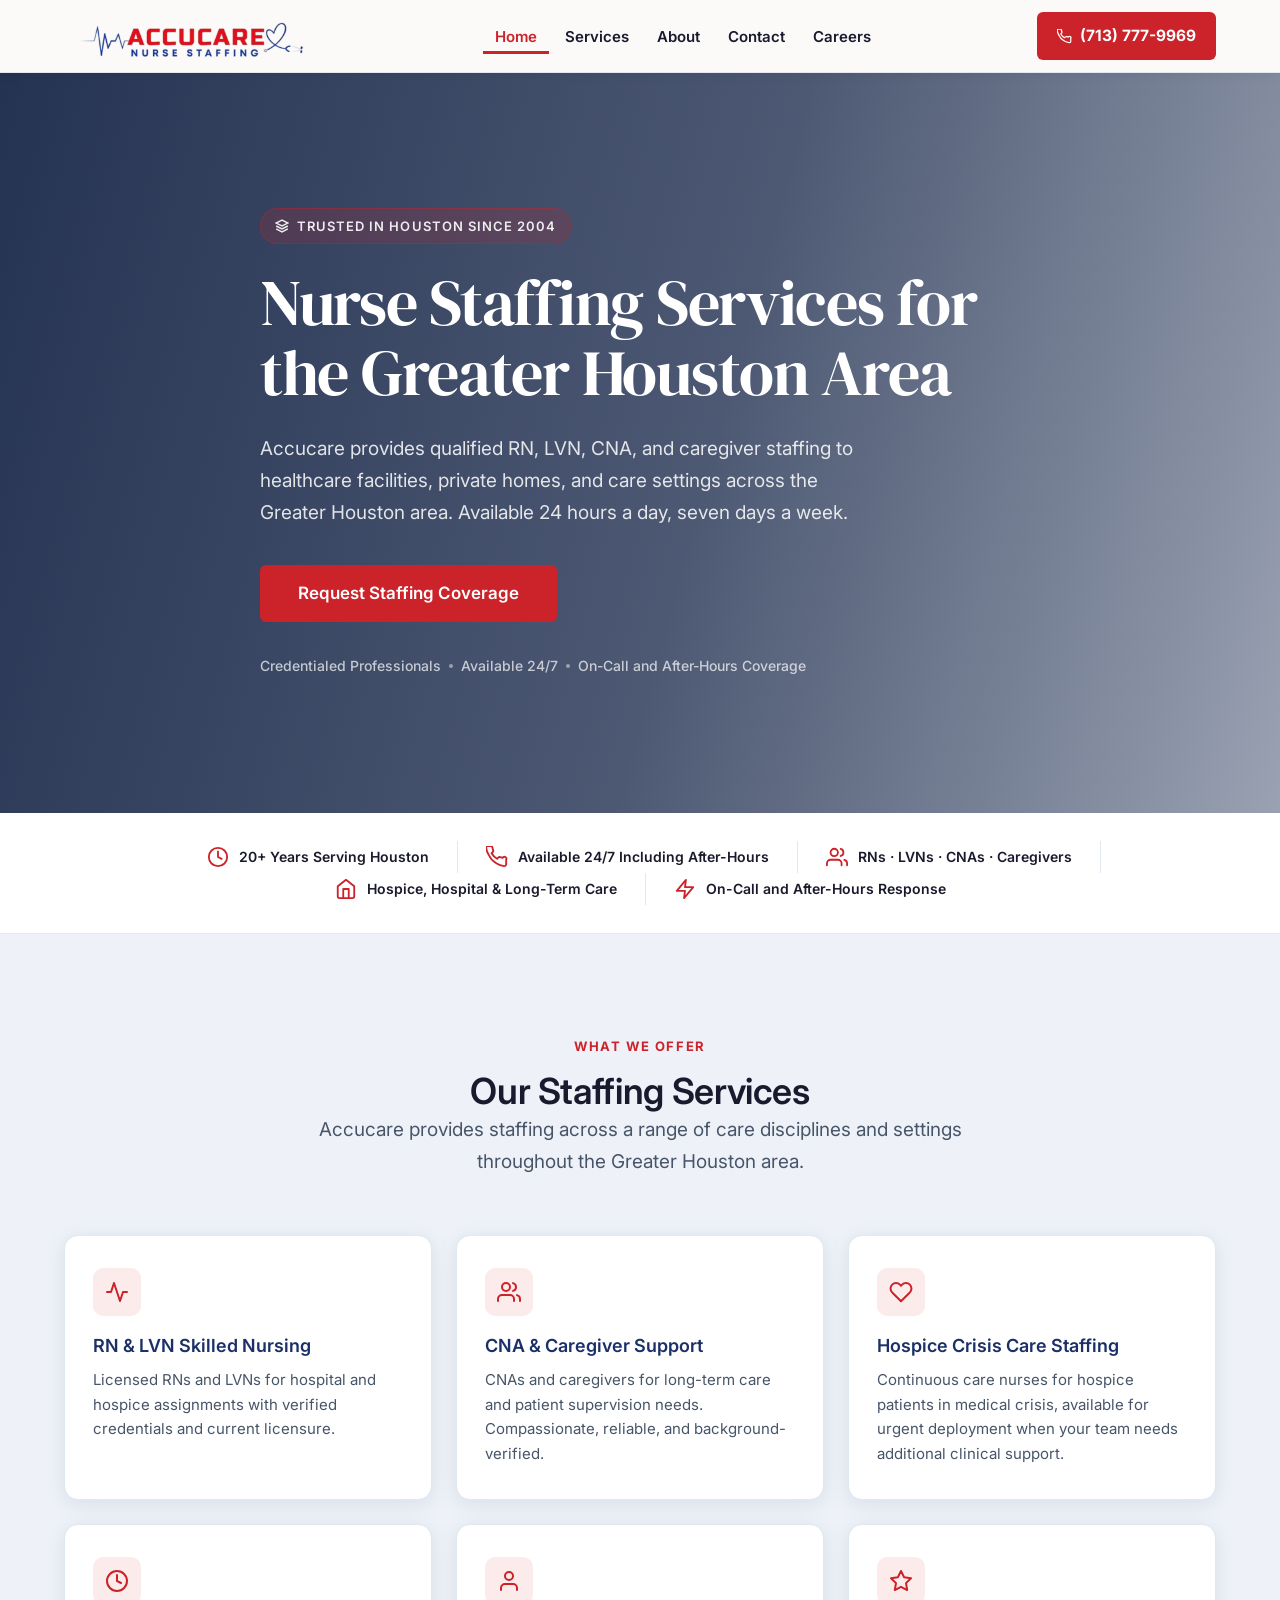
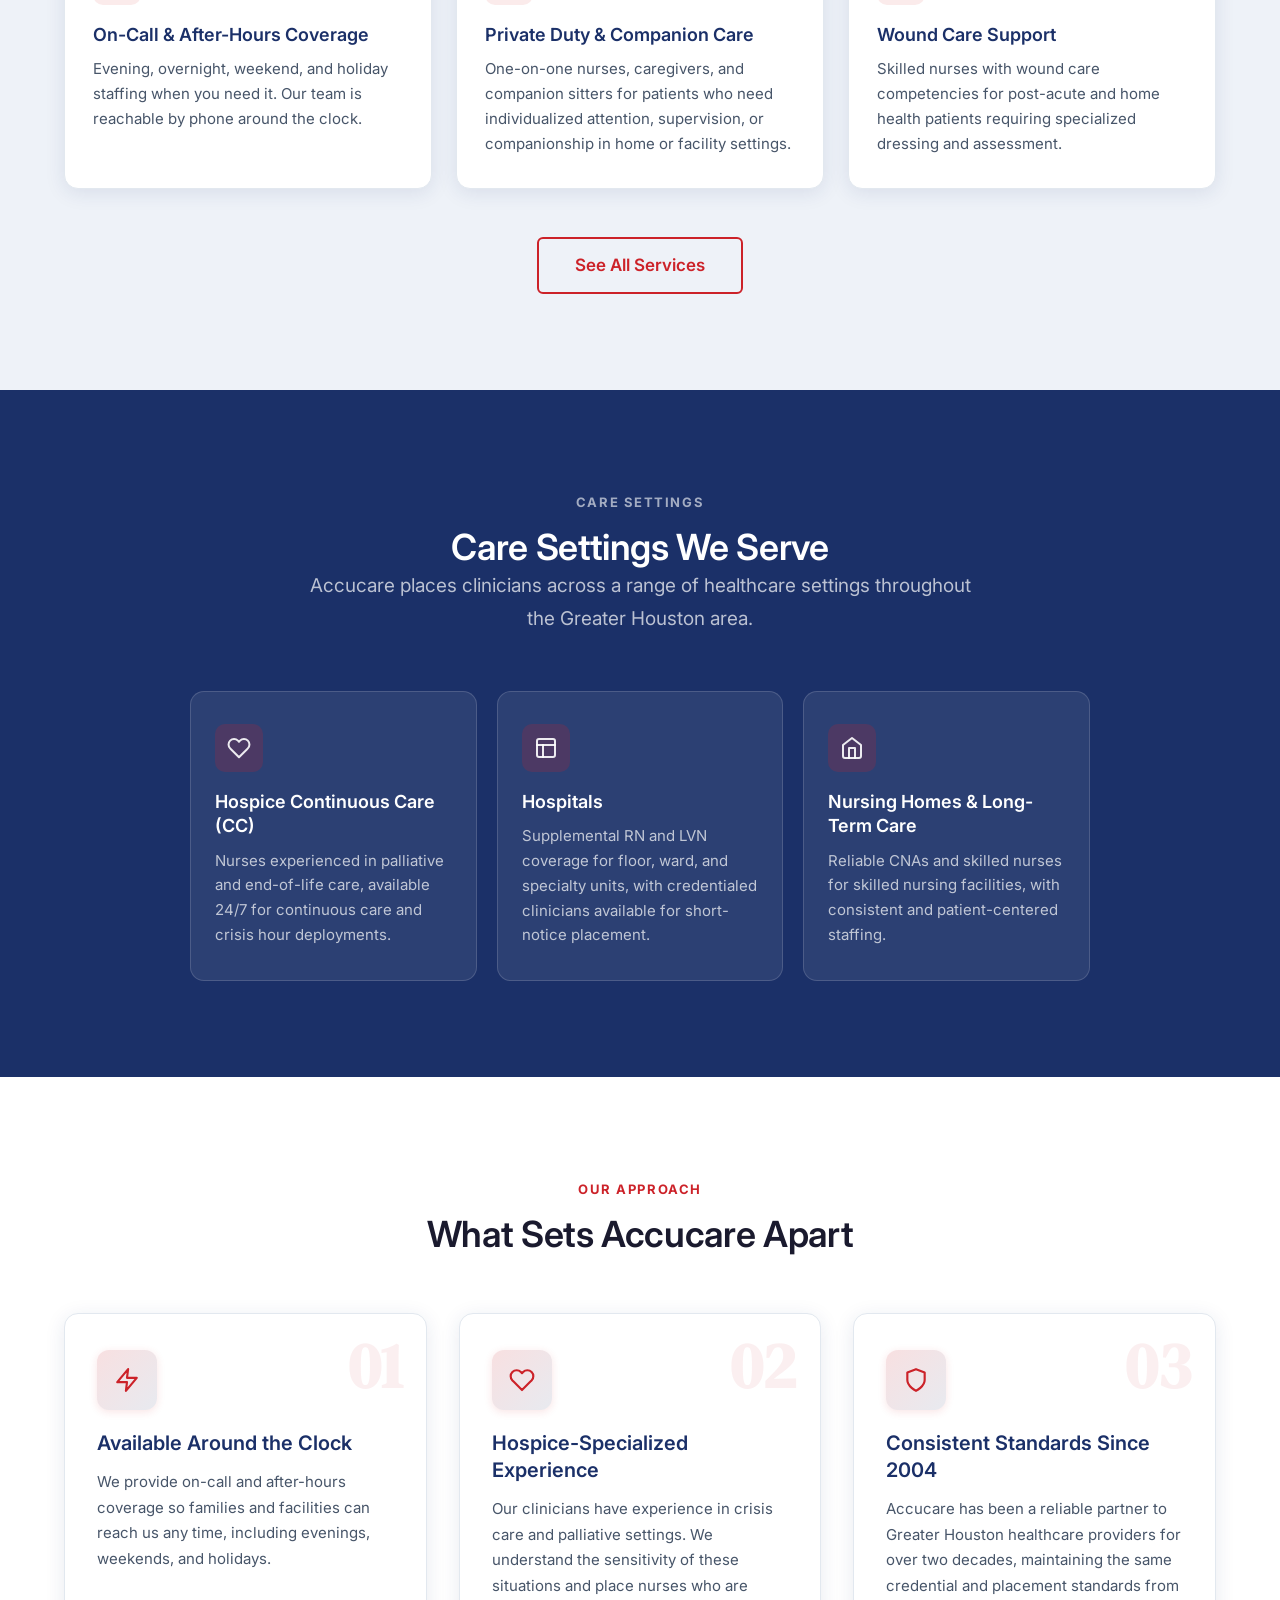
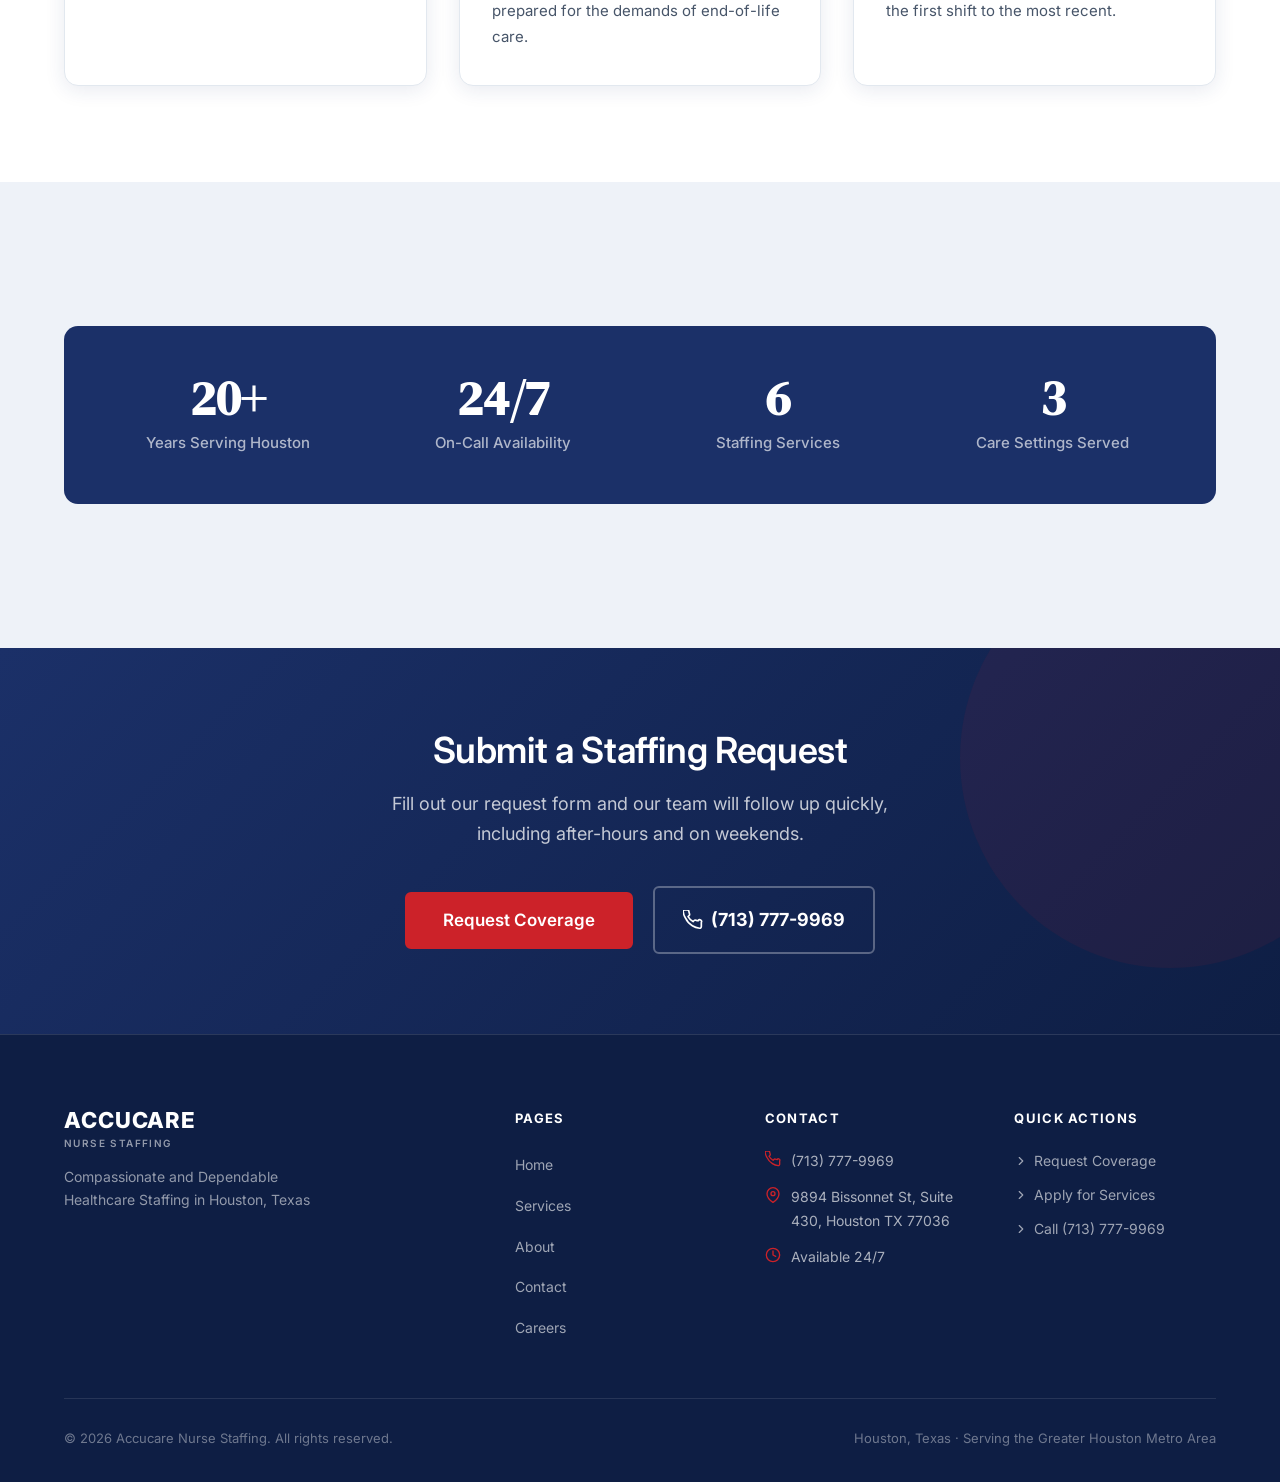
==== index.html @ 1177f4ba "Implement April 7 client feedback: nav cleanup, copy rewrites, UI fixes, and form updates - Remove "" ====
<!DOCTYPE html>
<html lang="en">
<head>
  <meta charset="UTF-8" />
  <meta name="viewport" content="width=device-width, initial-scale=1.0" />
  <title>Accucare Nurse Staffing | Houston's Most Dependable Nurse Staffing Agency</title>
  <meta name="description" content="Accucare Nurse Staffing has provided trusted RN, LVN, and CNA staffing solutions to Houston-area healthcare facilities since 2004. Available 24/7 including after-hours and holidays." />

  <!-- Favicon -->
  <link rel="icon" type="image/svg+xml" href="data:image/svg+xml,<svg xmlns='http://www.w3.org/2000/svg' viewBox='0 0 32 32'><rect width='32' height='32' rx='6' fill='%230E7C7B'/><rect x='13' y='5' width='6' height='22' rx='2' fill='white'/><rect x='5' y='13' width='22' height='6' rx='2' fill='white'/></svg>" />

  <!-- Google Fonts -->
  <link rel="preconnect" href="https://fonts.googleapis.com" />
  <link rel="preconnect" href="https://fonts.gstatic.com" crossorigin />
  <link href="https://fonts.googleapis.com/css2?family=Inter:wght@400;600;700&family=DM+Serif+Display:ital@0;1&display=swap" rel="stylesheet" />

  <link rel="stylesheet" href="css/styles.css" />

  <!-- Google Analytics: insert GA4 tag here -->
</head>
<body>

  <a class="skip-link" href="#main-content">Skip to main content</a>

  <!-- ============================================================
       NAVIGATION
       ============================================================ -->
  <header>
    <nav class="nav" aria-label="Main navigation">
      <div class="container">
        <div class="nav__inner">

          <!-- Logo -->
          <a href="index.html" class="nav__logo" aria-label="Accucare Nurse Staffing Home">
            <img src="brandTheme/AccuCare logo.PNG" alt="Accucare Nurse Staffing" class="nav__logo-img">
            </span>
          </a>

          <!-- Desktop Links -->
          <ul class="nav__links" role="list">
            <li><a href="index.html" class="nav__link nav__link--active">Home</a></li>
            <li><a href="services.html" class="nav__link">Services</a></li>
            <li><a href="about.html" class="nav__link">About</a></li>
            <li><a href="contact.html" class="nav__link">Contact</a></li>
            <li><a href="join-our-team.html" class="nav__link">Careers</a></li>
          </ul>

          <!-- Phone CTA -->
          <a href="tel:7137779969" class="nav__phone" aria-label="Call Accucare at (713) 777-9969">
            <svg viewBox="0 0 24 24" fill="none" stroke="currentColor" stroke-width="2" stroke-linecap="round" stroke-linejoin="round" aria-hidden="true">
              <path d="M22 16.92v3a2 2 0 01-2.18 2 19.79 19.79 0 01-8.63-3.07A19.5 19.5 0 013.07 9.82 19.79 19.79 0 01.07 1.18 2 2 0 012.07 0h3a2 2 0 012 1.72c.127.96.361 1.903.7 2.81a2 2 0 01-.45 2.11L6.09 7.91a16 16 0 006 6l1.27-1.27a2 2 0 012.11-.45c.907.339 1.85.573 2.81.7A2 2 0 0122 14.92v2z"/>
            </svg>
            (713) 777-9969
          </a>

          <!-- Hamburger -->
          <button class="nav__hamburger" aria-label="Open navigation menu" aria-expanded="false" aria-controls="mobile-menu">
            <span></span>
            <span></span>
            <span></span>
          </button>
        </div>
      </div>

      <!-- Mobile Menu -->
      <div class="nav__mobile" id="mobile-menu" role="navigation" aria-label="Mobile navigation">
        <a href="index.html" class="nav__link nav__link--active">Home</a>
        <a href="services.html" class="nav__link">Services</a>
        <a href="about.html" class="nav__link">About</a>
        <a href="contact.html" class="nav__link">Contact</a>
        <a href="join-our-team.html" class="nav__link">Careers</a>
        <a href="tel:7137779969" class="nav__phone" aria-label="Call Accucare at (713) 777-9969">
          <svg viewBox="0 0 24 24" fill="none" stroke="currentColor" stroke-width="2" stroke-linecap="round" stroke-linejoin="round" aria-hidden="true">
            <path d="M22 16.92v3a2 2 0 01-2.18 2 19.79 19.79 0 01-8.63-3.07A19.5 19.5 0 013.07 9.82 19.79 19.79 0 01.07 1.18 2 2 0 012.07 0h3a2 2 0 012 1.72c.127.96.361 1.903.7 2.81a2 2 0 01-.45 2.11L6.09 7.91a16 16 0 006 6l1.27-1.27a2 2 0 012.11-.45c.907.339 1.85.573 2.81.7A2 2 0 0122 14.92v2z"/>
          </svg>
          (713) 777-9969
        </a>
      </div>
    </nav>
  </header>

  <main id="main-content">

    <!-- ============================================================
         HERO
         ============================================================ -->
    <section class="hero" aria-label="Hero">
      <div class="hero__bg" role="img" aria-label="Medical professional in a clinical setting"></div>
      <div class="hero__overlay" aria-hidden="true"></div>
      <div class="container">
        <div class="hero__content">
          <span class="hero__eyebrow">
            <svg width="14" height="14" viewBox="0 0 24 24" fill="none" stroke="currentColor" stroke-width="2.5" aria-hidden="true">
              <path d="M12 2L2 7l10 5 10-5-10-5zM2 17l10 5 10-5M2 12l10 5 10-5"/>
            </svg>
            Trusted in Houston Since 2004
          </span>
          <h1>Nurse Staffing Services for the Greater Houston Area</h1>
          <p class="hero__sub">Accucare provides qualified RN, LVN, CNA, and caregiver staffing to healthcare facilities, private homes, and care settings across the Greater Houston area. Available 24 hours a day, seven days a week.</p>
          <div class="hero__actions">
            <a href="#" class="btn btn--primary btn--lg js-lead-modal">Request Staffing Coverage</a>
          </div>
          <div class="hero__trust" aria-label="Trust indicators">
            <span>Credentialed Professionals</span>
            <span class="hero__trust-dot" aria-hidden="true"></span>
            <span>Available 24/7</span>
            <span class="hero__trust-dot" aria-hidden="true"></span>
            <span>On-Call and After-Hours Coverage</span>
          </div>
        </div>
      </div>
    </section>

    <!-- ============================================================
         TRUST BAR
         ============================================================ -->
    <section class="trust-bar" aria-label="Key features">
      <div class="container">
        <ul class="trust-bar__grid" role="list">
          <li class="trust-bar__item">
            <svg viewBox="0 0 24 24" fill="none" stroke="currentColor" stroke-width="2" stroke-linecap="round" stroke-linejoin="round" aria-hidden="true">
              <circle cx="12" cy="12" r="10"/><polyline points="12 6 12 12 16 14"/>
            </svg>
            20+ Years Serving Houston
          </li>
          <span class="trust-bar__divider" aria-hidden="true"></span>
          <li class="trust-bar__item">
            <svg viewBox="0 0 24 24" fill="none" stroke="currentColor" stroke-width="2" stroke-linecap="round" stroke-linejoin="round" aria-hidden="true">
              <path d="M22 16.92v3a2 2 0 01-2.18 2 19.79 19.79 0 01-8.63-3.07A19.5 19.5 0 013.07 9.82 19.79 19.79 0 01.07 1.18 2 2 0 012.07 0h3a2 2 0 012 1.72c.127.96.361 1.903.7 2.81a2 2 0 01-.45 2.11L6.09 7.91a16 16 0 006 6l1.27-1.27a2 2 0 012.11-.45c.907.339 1.85.573 2.81.7A2 2 0 0122 14.92v2z"/>
            </svg>
            Available 24/7 Including After-Hours
          </li>
          <span class="trust-bar__divider" aria-hidden="true"></span>
          <li class="trust-bar__item">
            <svg viewBox="0 0 24 24" fill="none" stroke="currentColor" stroke-width="2" stroke-linecap="round" stroke-linejoin="round" aria-hidden="true">
              <path d="M17 21v-2a4 4 0 00-4-4H5a4 4 0 00-4 4v2"/><circle cx="9" cy="7" r="4"/><path d="M23 21v-2a4 4 0 00-3-3.87"/><path d="M16 3.13a4 4 0 010 7.75"/>
            </svg>
            RNs &middot; LVNs &middot; CNAs &middot; Caregivers
          </li>
          <span class="trust-bar__divider" aria-hidden="true"></span>
          <li class="trust-bar__item">
            <svg viewBox="0 0 24 24" fill="none" stroke="currentColor" stroke-width="2" stroke-linecap="round" stroke-linejoin="round" aria-hidden="true">
              <path d="M3 9l9-7 9 7v11a2 2 0 01-2 2H5a2 2 0 01-2-2z"/><polyline points="9 22 9 12 15 12 15 22"/>
            </svg>
            Hospice, Hospital &amp; Long-Term Care
          </li>
          <span class="trust-bar__divider" aria-hidden="true"></span>
          <li class="trust-bar__item">
            <svg viewBox="0 0 24 24" fill="none" stroke="currentColor" stroke-width="2" stroke-linecap="round" stroke-linejoin="round" aria-hidden="true">
              <polygon points="13 2 3 14 12 14 11 22 21 10 12 10 13 2"/>
            </svg>
            On-Call and After-Hours Response
          </li>
        </ul>
      </div>
    </section>

    <!-- ============================================================
         SERVICES GRID
         ============================================================ -->
    <section class="section services-grid" aria-labelledby="services-heading">
      <div class="container">
        <div class="section__header text-center">
          <span class="section__eyebrow">What We Offer</span>
          <h2 id="services-heading">Our Staffing Services</h2>
          <p class="lead" style="margin: 0 auto;">Accucare provides staffing across a range of care disciplines and settings throughout the Greater Houston area.</p>
        </div>

        <div class="services-grid__grid">

          <!-- 1 RN & LVN -->
          <article class="service-card">
            <div class="service-card__icon" aria-hidden="true">
              <svg viewBox="0 0 24 24" fill="none" stroke="currentColor" stroke-width="2" stroke-linecap="round" stroke-linejoin="round">
                <path d="M22 12h-4l-3 9L9 3l-3 9H2"/>
              </svg>
            </div>
            <h3>RN &amp; LVN Skilled Nursing</h3>
            <p>Licensed RNs and LVNs for hospital and hospice assignments with verified credentials and current licensure.</p>
          </article>

          <!-- 2 CNA -->
          <article class="service-card">
            <div class="service-card__icon" aria-hidden="true">
              <svg viewBox="0 0 24 24" fill="none" stroke="currentColor" stroke-width="2" stroke-linecap="round" stroke-linejoin="round">
                <path d="M17 21v-2a4 4 0 00-4-4H5a4 4 0 00-4 4v2"/><circle cx="9" cy="7" r="4"/><path d="M23 21v-2a4 4 0 00-3-3.87"/><path d="M16 3.13a4 4 0 010 7.75"/>
              </svg>
            </div>
            <h3>CNA &amp; Caregiver Support</h3>
            <p>CNAs and caregivers for long-term care and patient supervision needs. Compassionate, reliable, and background-verified.</p>
          </article>

          <!-- 3 Hospice -->
          <article class="service-card">
            <div class="service-card__icon" aria-hidden="true">
              <svg viewBox="0 0 24 24" fill="none" stroke="currentColor" stroke-width="2" stroke-linecap="round" stroke-linejoin="round">
                <path d="M20.84 4.61a5.5 5.5 0 00-7.78 0L12 5.67l-1.06-1.06a5.5 5.5 0 00-7.78 7.78l1.06 1.06L12 21.23l7.78-7.78 1.06-1.06a5.5 5.5 0 000-7.78z"/>
              </svg>
            </div>
            <h3>Hospice Crisis Care Staffing</h3>
            <p>Continuous care nurses for hospice patients in medical crisis, available for urgent deployment when your team needs additional clinical support.</p>
          </article>

          <!-- 4 On-Call -->
          <article class="service-card">
            <div class="service-card__icon" aria-hidden="true">
              <svg viewBox="0 0 24 24" fill="none" stroke="currentColor" stroke-width="2" stroke-linecap="round" stroke-linejoin="round">
                <circle cx="12" cy="12" r="10"/><polyline points="12 6 12 12 16 14"/>
              </svg>
            </div>
            <h3>On-Call &amp; After-Hours Coverage</h3>
            <p>Evening, overnight, weekend, and holiday staffing when you need it. Our team is reachable by phone around the clock.</p>
          </article>

          <!-- 5 Private Duty & Companion Care -->
          <article class="service-card">
            <div class="service-card__icon" aria-hidden="true">
              <svg viewBox="0 0 24 24" fill="none" stroke="currentColor" stroke-width="2" stroke-linecap="round" stroke-linejoin="round">
                <path d="M20 21v-2a4 4 0 00-4-4H8a4 4 0 00-4 4v2"/><circle cx="12" cy="7" r="4"/>
              </svg>
            </div>
            <h3>Private Duty &amp; Companion Care</h3>
            <p>One-on-one nurses, caregivers, and companion sitters for patients who need individualized attention, supervision, or companionship in home or facility settings.</p>
          </article>

          <!-- 7 Wound Care -->
          <article class="service-card">
            <div class="service-card__icon" aria-hidden="true">
              <svg viewBox="0 0 24 24" fill="none" stroke="currentColor" stroke-width="2" stroke-linecap="round" stroke-linejoin="round">
                <path d="M12 2l3.09 6.26L22 9.27l-5 4.87 1.18 6.88L12 17.77l-6.18 3.25L7 14.14 2 9.27l6.91-1.01L12 2z"/>
              </svg>
            </div>
            <h3>Wound Care Support</h3>
            <p>Skilled nurses with wound care competencies for post-acute and home health patients requiring specialized dressing and assessment.</p>
          </article>

        </div>

        <div class="text-center">
          <a href="services.html" class="btn btn--outline btn--lg">See All Services</a>
        </div>
      </div>
    </section>

    <!-- ============================================================
         STAFFING VERTICALS
         ============================================================ -->
    <section class="section section--navy" aria-labelledby="verticals-heading">
      <div class="container">
        <div class="section__header text-center">
          <span class="section__eyebrow" style="color: rgba(255,255,255,0.6);">Care Settings</span>
          <h2 id="verticals-heading" style="color: var(--white);">Care Settings We Serve</h2>
          <p class="lead" style="margin: 0 auto; color: rgba(255,255,255,0.7);">Accucare places clinicians across a range of healthcare settings throughout the Greater Houston area.</p>
        </div>
        <div class="verticals__grid">

          <article class="vertical-card">
            <div class="vertical-card__icon" aria-hidden="true">
              <svg viewBox="0 0 24 24" fill="none" stroke="currentColor" stroke-width="2" stroke-linecap="round" stroke-linejoin="round">
                <path d="M20.84 4.61a5.5 5.5 0 00-7.78 0L12 5.67l-1.06-1.06a5.5 5.5 0 00-7.78 7.78l1.06 1.06L12 21.23l7.78-7.78 1.06-1.06a5.5 5.5 0 000-7.78z"/>
              </svg>
            </div>
            <h3>Hospice Continuous Care (CC)</h3>
            <p>Nurses experienced in palliative and end-of-life care, available 24/7 for continuous care and crisis hour deployments.</p>
          </article>

          <article class="vertical-card">
            <div class="vertical-card__icon" aria-hidden="true">
              <svg viewBox="0 0 24 24" fill="none" stroke="currentColor" stroke-width="2" stroke-linecap="round" stroke-linejoin="round">
                <rect x="3" y="3" width="18" height="18" rx="2" ry="2"/><line x1="3" y1="9" x2="21" y2="9"/><line x1="9" y1="21" x2="9" y2="9"/>
              </svg>
            </div>
            <h3>Hospitals</h3>
            <p>Supplemental RN and LVN coverage for floor, ward, and specialty units, with credentialed clinicians available for short-notice placement.</p>
          </article>

          <article class="vertical-card">
            <div class="vertical-card__icon" aria-hidden="true">
              <svg viewBox="0 0 24 24" fill="none" stroke="currentColor" stroke-width="2" stroke-linecap="round" stroke-linejoin="round">
                <path d="M3 9l9-7 9 7v11a2 2 0 01-2 2H5a2 2 0 01-2-2z"/><polyline points="9 22 9 12 15 12 15 22"/>
              </svg>
            </div>
            <h3>Nursing Homes &amp; Long-Term Care</h3>
            <p>Reliable CNAs and skilled nurses for skilled nursing facilities, with consistent and patient-centered staffing.</p>
          </article>

        </div>
      </div>
    </section>

    <!-- ============================================================
         WHY ACCUCARE
         ============================================================ -->
    <section class="section section--alt" aria-labelledby="why-heading">
      <div class="container">
        <div class="section__header text-center">
          <span class="section__eyebrow">Our Approach</span>
          <h2 id="why-heading">What Sets Accucare Apart</h2>
        </div>
        <div class="why-grid">

          <article class="why-card">
            <span class="why-card__number" aria-hidden="true">01</span>
            <div class="why-card__icon" aria-hidden="true">
              <svg viewBox="0 0 24 24" fill="none" stroke="currentColor" stroke-width="2" stroke-linecap="round" stroke-linejoin="round">
                <polygon points="13 2 3 14 12 14 11 22 21 10 12 10 13 2"/>
              </svg>
            </div>
            <h3>Available Around the Clock</h3>
            <p>We provide on-call and after-hours coverage so families and facilities can reach us any time, including evenings, weekends, and holidays.</p>
          </article>

          <article class="why-card">
            <span class="why-card__number" aria-hidden="true">02</span>
            <div class="why-card__icon" aria-hidden="true">
              <svg viewBox="0 0 24 24" fill="none" stroke="currentColor" stroke-width="2" stroke-linecap="round" stroke-linejoin="round">
                <path d="M20.84 4.61a5.5 5.5 0 00-7.78 0L12 5.67l-1.06-1.06a5.5 5.5 0 00-7.78 7.78l1.06 1.06L12 21.23l7.78-7.78 1.06-1.06a5.5 5.5 0 000-7.78z"/>
              </svg>
            </div>
            <h3>Hospice-Specialized Experience</h3>
            <p>Our clinicians have experience in crisis care and palliative settings. We understand the sensitivity of these situations and place nurses who are prepared for the demands of end-of-life care.</p>
          </article>

          <article class="why-card">
            <span class="why-card__number" aria-hidden="true">03</span>
            <div class="why-card__icon" aria-hidden="true">
              <svg viewBox="0 0 24 24" fill="none" stroke="currentColor" stroke-width="2" stroke-linecap="round" stroke-linejoin="round">
                <path d="M12 22s8-4 8-10V5l-8-3-8 3v7c0 6 8 10 8 10z"/>
              </svg>
            </div>
            <h3>Consistent Standards Since 2004</h3>
            <p>Accucare has been a reliable partner to Greater Houston healthcare providers for over two decades, maintaining the same credential and placement standards from the first shift to the most recent.</p>
          </article>

        </div>
      </div>
    </section>

    <!-- ============================================================
         STATS ROW
         ============================================================ -->
    <section class="section" aria-label="Company statistics">
      <div class="container">
        <div class="stats-row">
          <div class="stat-block">
            <div class="stat-block__number">20+</div>
            <div class="stat-block__label">Years Serving Houston</div>
          </div>
          <div class="stat-block">
            <div class="stat-block__number">24/7</div>
            <div class="stat-block__label">On-Call Availability</div>
          </div>
          <div class="stat-block">
            <div class="stat-block__number">6</div>
            <div class="stat-block__label">Staffing Services</div>
          </div>
          <div class="stat-block">
            <div class="stat-block__number">3</div>
            <div class="stat-block__label">Care Settings Served</div>
          </div>
        </div>
      </div>
    </section>

    <!-- ============================================================
         TESTIMONIALS
         ============================================================ -->
    <!-- NOTE: The following testimonials are placeholder quotes. Replace with verified client testimonials before launch. -->
    <section class="section section--alt" aria-labelledby="testimonials-heading" hidden>
      <div class="container">
        <div class="section__header text-center">
          <span class="section__eyebrow">Client Testimonials</span>
          <h2 id="testimonials-heading">Trusted by Houston-Area Providers</h2>
        </div>
        <div class="testimonials__grid">

          <article class="testimonial-card">
            <div class="testimonial-card__stars" aria-label="5 out of 5 stars">
              <svg viewBox="0 0 24 24" aria-hidden="true"><path d="M12 2l3.09 6.26L22 9.27l-5 4.87 1.18 6.88L12 17.77l-6.18 3.25L7 14.14 2 9.27l6.91-1.01L12 2z"/></svg>
              <svg viewBox="0 0 24 24" aria-hidden="true"><path d="M12 2l3.09 6.26L22 9.27l-5 4.87 1.18 6.88L12 17.77l-6.18 3.25L7 14.14 2 9.27l6.91-1.01L12 2z"/></svg>
              <svg viewBox="0 0 24 24" aria-hidden="true"><path d="M12 2l3.09 6.26L22 9.27l-5 4.87 1.18 6.88L12 17.77l-6.18 3.25L7 14.14 2 9.27l6.91-1.01L12 2z"/></svg>
              <svg viewBox="0 0 24 24" aria-hidden="true"><path d="M12 2l3.09 6.26L22 9.27l-5 4.87 1.18 6.88L12 17.77l-6.18 3.25L7 14.14 2 9.27l6.91-1.01L12 2z"/></svg>
              <svg viewBox="0 0 24 24" aria-hidden="true"><path d="M12 2l3.09 6.26L22 9.27l-5 4.87 1.18 6.88L12 17.77l-6.18 3.25L7 14.14 2 9.27l6.91-1.01L12 2z"/></svg>
            </div>
            <p class="testimonial-card__quote">"Accucare has been our go-to for hospice crisis care for years. They always come through, even on nights and weekends when no one else picks up."</p>
            <div class="testimonial-card__author">
              <div class="testimonial-card__avatar" aria-hidden="true">
                <svg viewBox="0 0 24 24" fill="none" stroke="currentColor" stroke-width="2" stroke-linecap="round" stroke-linejoin="round">
                  <path d="M20 21v-2a4 4 0 00-4-4H8a4 4 0 00-4 4v2"/><circle cx="12" cy="7" r="4"/>
                </svg>
              </div>
              <div>
                <div class="testimonial-card__name">Director of Nursing</div>
                <div class="testimonial-card__role">Houston Hospice Agency, Houston, TX</div>
              </div>
            </div>
          </article>

          <article class="testimonial-card">
            <div class="testimonial-card__stars" aria-label="5 out of 5 stars">
              <svg viewBox="0 0 24 24" aria-hidden="true"><path d="M12 2l3.09 6.26L22 9.27l-5 4.87 1.18 6.88L12 17.77l-6.18 3.25L7 14.14 2 9.27l6.91-1.01L12 2z"/></svg>
              <svg viewBox="0 0 24 24" aria-hidden="true"><path d="M12 2l3.09 6.26L22 9.27l-5 4.87 1.18 6.88L12 17.77l-6.18 3.25L7 14.14 2 9.27l6.91-1.01L12 2z"/></svg>
              <svg viewBox="0 0 24 24" aria-hidden="true"><path d="M12 2l3.09 6.26L22 9.27l-5 4.87 1.18 6.88L12 17.77l-6.18 3.25L7 14.14 2 9.27l6.91-1.01L12 2z"/></svg>
              <svg viewBox="0 0 24 24" aria-hidden="true"><path d="M12 2l3.09 6.26L22 9.27l-5 4.87 1.18 6.88L12 17.77l-6.18 3.25L7 14.14 2 9.27l6.91-1.01L12 2z"/></svg>
              <svg viewBox="0 0 24 24" aria-hidden="true"><path d="M12 2l3.09 6.26L22 9.27l-5 4.87 1.18 6.88L12 17.77l-6.18 3.25L7 14.14 2 9.27l6.91-1.01L12 2z"/></svg>
            </div>
            <p class="testimonial-card__quote">"Reliable, professional, and truly compassionate. The nurses Accucare sends are exactly what our patients and families need."</p>
            <div class="testimonial-card__author">
              <div class="testimonial-card__avatar" aria-hidden="true">
                <svg viewBox="0 0 24 24" fill="none" stroke="currentColor" stroke-width="2" stroke-linecap="round" stroke-linejoin="round">
                  <path d="M20 21v-2a4 4 0 00-4-4H8a4 4 0 00-4 4v2"/><circle cx="12" cy="7" r="4"/>
                </svg>
              </div>
              <div>
                <div class="testimonial-card__name">Home Health Agency Administrator</div>
                <div class="testimonial-card__role">Houston, TX</div>
              </div>
            </div>
          </article>

        </div>
      </div>
    </section>

    <!-- ============================================================
         CTA BANNER
         ============================================================ -->
    <section class="cta-banner" aria-labelledby="cta-heading">
      <div class="container">
        <h2 id="cta-heading">Submit a Staffing Request</h2>
        <p>Fill out our request form and our team will follow up quickly, including after-hours and on weekends.</p>
        <div class="cta-banner__actions">
          <a href="#" class="btn btn--primary btn--lg js-lead-modal">Request Coverage</a>
          <a href="tel:7137779969" class="cta-banner__phone" aria-label="Call Accucare at (713) 777-9969">
            <svg viewBox="0 0 24 24" fill="none" stroke="currentColor" stroke-width="2" stroke-linecap="round" stroke-linejoin="round" aria-hidden="true"><path d="M22 16.92v3a2 2 0 01-2.18 2 19.79 19.79 0 01-8.63-3.07A19.5 19.5 0 013.07 9.82 19.79 19.79 0 01.07 1.18 2 2 0 012.07 0h3a2 2 0 012 1.72c.127.96.361 1.903.7 2.81a2 2 0 01-.45 2.11L6.09 7.91a16 16 0 006 6l1.27-1.27a2 2 0 012.11-.45c.907.339 1.85.573 2.81.7A2 2 0 0122 14.92v2z"/></svg>
            (713) 777-9969
          </a>
        </div>
      </div>
    </section>

  </main>

  <!-- ============================================================
       FOOTER
       ============================================================ -->
  <footer class="footer" role="contentinfo">
    <div class="container">
      <div class="footer__main">

        <!-- Brand -->
        <div class="footer__brand">
          <a href="index.html" class="nav__logo" aria-label="Accucare Nurse Staffing Home">
            <span class="footer__logo-wordmark">ACCUCARE<span>NURSE STAFFING</span></span>
            </span>
          </a>
          <p class="footer__tagline">Compassionate and Dependable Healthcare Staffing in Houston, Texas</p>
        </div>

        <!-- Navigation -->
        <nav aria-label="Footer navigation">
          <div class="footer__col-title">Pages</div>
          <ul class="footer__nav" role="list">
            <li><a href="index.html">Home</a></li>
            <li><a href="services.html">Services</a></li>
            <li><a href="about.html">About</a></li>
            <li><a href="contact.html">Contact</a></li>
            <li><a href="join-our-team.html">Careers</a></li>
          </ul>
        </nav>

        <!-- Contact -->
        <div>
          <div class="footer__col-title">Contact</div>
          <div class="footer__contact-item">
            <svg viewBox="0 0 24 24" fill="none" stroke="currentColor" stroke-width="2" stroke-linecap="round" stroke-linejoin="round" aria-hidden="true">
              <path d="M22 16.92v3a2 2 0 01-2.18 2 19.79 19.79 0 01-8.63-3.07A19.5 19.5 0 013.07 9.82 19.79 19.79 0 01.07 1.18 2 2 0 012.07 0h3a2 2 0 012 1.72c.127.96.361 1.903.7 2.81a2 2 0 01-.45 2.11L6.09 7.91a16 16 0 006 6l1.27-1.27a2 2 0 012.11-.45c.907.339 1.85.573 2.81.7A2 2 0 0122 14.92v2z"/>
            </svg>
            <a href="tel:7137779969">(713) 777-9969</a>
          </div>
          <div class="footer__contact-item">
            <svg viewBox="0 0 24 24" fill="none" stroke="currentColor" stroke-width="2" stroke-linecap="round" stroke-linejoin="round" aria-hidden="true">
              <path d="M21 10c0 7-9 13-9 13s-9-6-9-13a9 9 0 0118 0z"/><circle cx="12" cy="10" r="3"/>
            </svg>
            9894 Bissonnet St, Suite 430, Houston TX 77036
          </div>
          <div class="footer__contact-item">
            <svg viewBox="0 0 24 24" fill="none" stroke="currentColor" stroke-width="2" stroke-linecap="round" stroke-linejoin="round" aria-hidden="true">
              <circle cx="12" cy="12" r="10"/><polyline points="12 6 12 12 16 14"/>
            </svg>
            Available 24/7
          </div>
        </div>

        <!-- Quick Links -->
        <div>
          <div class="footer__col-title">Quick Actions</div>
          <div class="footer__quick-links">
            <a href="for-facilities.html">
              <svg viewBox="0 0 24 24" fill="none" stroke="currentColor" stroke-width="2" stroke-linecap="round" stroke-linejoin="round" aria-hidden="true">
                <polyline points="9 18 15 12 9 6"/>
              </svg>
              Request Coverage
            </a>
            <a href="#" class="js-lead-modal">
              <svg viewBox="0 0 24 24" fill="none" stroke="currentColor" stroke-width="2" stroke-linecap="round" stroke-linejoin="round" aria-hidden="true">
                <polyline points="9 18 15 12 9 6"/>
              </svg>
              Apply for Services
            </a>
            <a href="tel:7137779969">
              <svg viewBox="0 0 24 24" fill="none" stroke="currentColor" stroke-width="2" stroke-linecap="round" stroke-linejoin="round" aria-hidden="true">
                <polyline points="9 18 15 12 9 6"/>
              </svg>
              Call (713) 777-9969
            </a>
          </div>
        </div>

      </div>

      <div class="footer__bottom">
        <p class="footer__copy">&copy; 2026 Accucare Nurse Staffing. All rights reserved.</p>
        <p class="footer__copy">Houston, Texas &middot; Serving the Greater Houston Metro Area</p>
      </div>
    </div>
  </footer>

  <script src="js/main.js"></script>
</body>
</html>
---- css/styles.css ----
/* ============================================================
   Accucare Nurse Staffing — Main Stylesheet
   Design System: Navy + Red
   ============================================================ */

/* --- Google Fonts Import --- */
@import url('https://fonts.googleapis.com/css2?family=Inter:wght@400;600;700&family=DM+Serif+Display:ital@0;1&display=swap');

/* --- CSS Custom Properties --- */
:root {
  --navy: #1B3068;
  --teal: #CC2229;
  --teal-dark: #a8192a;
  --gold: #C8993A;
  --bg: #EEF2F8;
  --white: #FFFFFF;
  --text: #1A1A2E;
  --text-light: #475569;
  --green: #2E7D5E;
  --border: #E2E8EF;
  --shadow: 0 4px 20px rgba(27, 48, 104, 0.10);
  --shadow-md: 0 12px 40px rgba(27, 48, 104, 0.16);
  --radius: 14px;
  --radius-sm: 6px;
  --transition: 0.22s ease;
}

/* --- Reset & Base --- */
*, *::before, *::after {
  box-sizing: border-box;
  margin: 0;
  padding: 0;
}

html {
  scroll-behavior: smooth;
  font-size: 18px;
  overflow-x: hidden;
}

body {
  font-family: 'Inter', -apple-system, BlinkMacSystemFont, 'Segoe UI', sans-serif;
  color: var(--text);
  background: var(--bg);
  line-height: 1.7;
  -webkit-font-smoothing: antialiased;
  overflow-x: hidden;
}

img {
  max-width: 100%;
  display: block;
}

a {
  color: inherit;
  text-decoration: none;
}

ul {
  list-style: none;
}

/* --- Typography Scale --- */
h1 {
  font-family: 'DM Serif Display', serif;
  font-size: 64px;
  font-weight: 400;
  line-height: 1.1;
  letter-spacing: -0.02em;
}

h2 {
  font-size: 36px;
  font-weight: 600;
  line-height: 1.25;
  letter-spacing: -0.01em;
}

h3 {
  font-size: 22px;
  font-weight: 600;
  line-height: 1.35;
}

h4 {
  font-size: 18px;
  font-weight: 600;
  line-height: 1.4;
}

p {
  line-height: 1.7;
}

/* --- Utility Classes --- */
.container {
  max-width: 1200px;
  margin: 0 auto;
  padding: 0 24px;
}

.section {
  padding: 96px 0;
}

.section--alt {
  background: var(--white);
}

.section--navy {
  background: var(--navy);
  color: var(--white);
}

.section--light {
  background: var(--bg);
}

.text-center {
  text-align: center;
}

.text-teal {
  color: var(--teal);
}

.text-gold {
  color: var(--gold);
}

.text-light {
  color: var(--text-light);
}

.lead {
  font-size: 19px;
  color: var(--text-light);
  line-height: 1.7;
  max-width: 680px;
}

.section__header {
  margin-bottom: 56px;
}

.section__eyebrow {
  display: inline-block;
  font-size: 13px;
  font-weight: 700;
  letter-spacing: 0.12em;
  text-transform: uppercase;
  color: var(--teal);
  margin-bottom: 12px;
}

/* --- Buttons --- */
.btn {
  display: inline-flex;
  align-items: center;
  gap: 8px;
  padding: 14px 28px;
  font-size: 16px;
  font-weight: 600;
  border-radius: var(--radius-sm);
  border: 2px solid transparent;
  cursor: pointer;
  transition: background var(--transition), color var(--transition), border-color var(--transition), transform var(--transition), box-shadow var(--transition);
  text-decoration: none;
  line-height: 1;
  font-family: inherit;
}

.btn:focus-visible {
  outline: 3px solid var(--teal);
  outline-offset: 3px;
}

.btn--primary {
  background: var(--teal);
  color: var(--white);
  border-color: var(--teal);
}

.btn--primary:hover {
  background: var(--teal-dark);
  border-color: var(--teal-dark);
  transform: translateY(-1px);
  box-shadow: 0 4px 16px rgba(204, 34, 41, 0.3);
}

.btn--secondary {
  background: transparent;
  color: var(--white);
  border-color: var(--white);
}

.btn--secondary:hover {
  background: var(--white);
  color: var(--navy);
}

.btn--outline {
  background: transparent;
  color: var(--teal);
  border-color: var(--teal);
}

.btn--outline:hover {
  background: var(--teal);
  color: var(--white);
}

.btn--navy {
  background: var(--navy);
  color: var(--white);
  border-color: var(--navy);
}

.btn--navy:hover {
  background: #0a1f38;
  border-color: #0a1f38;
  transform: translateY(-1px);
}

.btn--lg {
  padding: 18px 36px;
  font-size: 17px;
}

/* ============================================================
   NAVIGATION
   ============================================================ */

.nav {
  position: sticky;
  top: 0;
  z-index: 1000;
  background: #fbfaf9;
  border-bottom: 1px solid var(--border);
  box-shadow: 0 2px 12px rgba(0, 0, 0, 0.06);
}

.nav__inner {
  display: flex;
  align-items: center;
  justify-content: space-between;
  height: 72px;
  gap: 24px;
}

/* Logo */
.nav__logo {
  display: flex;
  align-items: center;
  gap: 10px;
  text-decoration: none;
  flex-shrink: 0;
}

.nav__logo-icon {
  width: 36px;
  height: 36px;
  flex-shrink: 0;
}

.nav__logo-text {
  font-size: 17px;
  font-weight: 700;
  color: var(--navy);
  line-height: 1.2;
}

.nav__logo-text span {
  display: block;
  font-size: 11px;
  font-weight: 600;
  color: var(--teal);
  letter-spacing: 0.06em;
  text-transform: uppercase;
}

/* Links */
.nav__links {
  display: flex;
  align-items: center;
  gap: 4px;
  flex: 1;
  justify-content: center;
}

.nav__link {
  font-size: 15px;
  font-weight: 600;
  color: var(--text);
  padding: 8px 12px;
  border-radius: var(--radius-sm);
  transition: color var(--transition), background var(--transition);
  white-space: nowrap;
}

.nav__link:hover {
  color: var(--teal);
  background: rgba(204, 34, 41, 0.06);
}

.nav__link--active {
  color: var(--teal);
  background: transparent;
  border-bottom: 3px solid var(--teal);
  border-radius: 0;
  padding-bottom: 5px;
}

.nav--scrolled {
  box-shadow: 0 4px 24px rgba(0, 0, 0, 0.12);
}

.nav--scrolled .nav__inner {
  height: 60px;
  transition: height 0.22s ease;
}

/* Phone */
.nav__phone {
  display: flex;
  align-items: center;
  gap: 8px;
  background: var(--teal);
  color: var(--white);
  padding: 11px 20px;
  border-radius: var(--radius-sm);
  font-size: 15.5px;
  font-weight: 700;
  white-space: nowrap;
  transition: background var(--transition);
  flex-shrink: 0;
}

.nav__phone:hover {
  background: var(--teal-dark);
}

.nav__phone svg {
  width: 15px;
  height: 15px;
}

/* Hamburger */
.nav__hamburger {
  display: none;
  flex-direction: column;
  gap: 5px;
  background: none;
  border: none;
  cursor: pointer;
  padding: 8px;
  border-radius: var(--radius-sm);
  transition: background var(--transition);
}

.nav__hamburger:focus-visible {
  outline: 3px solid var(--teal);
  outline-offset: 2px;
}

.nav__hamburger:hover {
  background: var(--bg);
}

.nav__hamburger span {
  display: block;
  width: 24px;
  height: 2px;
  background: var(--navy);
  border-radius: 2px;
  transition: transform var(--transition), opacity var(--transition);
}

.nav__hamburger.is-open span:nth-child(1) {
  transform: translateY(7px) rotate(45deg);
}

.nav__hamburger.is-open span:nth-child(2) {
  opacity: 0;
}

.nav__hamburger.is-open span:nth-child(3) {
  transform: translateY(-7px) rotate(-45deg);
}

/* Mobile drawer */
.nav__mobile {
  display: none;
  flex-direction: column;
  background: var(--white);
  border-top: 1px solid var(--border);
  padding: 16px 24px 24px;
  gap: 4px;
}

.nav__mobile.is-open {
  display: flex;
}

.nav__mobile .nav__link {
  display: block;
  padding: 12px 16px;
  font-size: 16px;
}

.nav__mobile .nav__phone {
  margin-top: 12px;
  justify-content: center;
  font-size: 16px;
}

/* ============================================================
   HERO
   ============================================================ */

.hero {
  position: relative;
  min-height: 740px;
  display: flex;
  align-items: center;
  overflow: hidden;
}

.hero__bg {
  position: absolute;
  inset: 0;
  background-image: url('https://images.unsplash.com/photo-1576091160550-2173dba999ef?w=1920&q=80');
  background-size: cover;
  background-position: center 30%;
  background-repeat: no-repeat;
}

.hero__overlay {
  position: absolute;
  inset: 0;
  background: linear-gradient(105deg, rgba(15,30,64,0.90) 0%, rgba(15,30,64,0.72) 55%, rgba(15,30,64,0.38) 100%);
}

.hero__content {
  position: relative;
  z-index: 2;
  max-width: 760px;
  padding: 96px 0;
}

.hero__eyebrow {
  display: inline-flex;
  align-items: center;
  gap: 8px;
  background: rgba(204, 34, 41, 0.18);
  border: 1px solid rgba(204, 34, 41, 0.4);
  color: rgba(255, 255, 255, 0.9);
  padding: 6px 14px;
  border-radius: 100px;
  font-size: 13px;
  font-weight: 600;
  letter-spacing: 0.08em;
  text-transform: uppercase;
  margin-bottom: 24px;
}

.hero h1 {
  color: var(--white);
  margin-bottom: 24px;
}

.hero__sub {
  font-size: 19px;
  color: rgba(255, 255, 255, 0.85);
  line-height: 1.7;
  margin-bottom: 36px;
  max-width: 620px;
}

.hero__actions {
  display: flex;
  gap: 16px;
  flex-wrap: wrap;
  margin-bottom: 32px;
}

.hero__trust {
  display: flex;
  align-items: center;
  gap: 8px;
  color: rgba(255, 255, 255, 0.7);
  font-size: 14px;
  font-weight: 500;
  flex-wrap: wrap;
}

.hero__trust-dot {
  width: 4px;
  height: 4px;
  border-radius: 50%;
  background: rgba(255,255,255,0.45);
  flex-shrink: 0;
}

/* ============================================================
   TRUST BAR
   ============================================================ */

.trust-bar {
  background: var(--white);
  border-bottom: 1px solid var(--border);
  padding: 28px 0;
}

.trust-bar__grid {
  display: flex;
  align-items: center;
  justify-content: center;
  gap: 0;
  flex-wrap: wrap;
}

.trust-bar__item {
  display: flex;
  align-items: center;
  gap: 10px;
  font-size: 14px;
  font-weight: 600;
  color: var(--text);
  white-space: nowrap;
  padding: 0 28px;
}

.trust-bar__item svg {
  width: 22px;
  height: 22px;
  color: var(--teal);
  flex-shrink: 0;
}

.trust-bar__divider {
  width: 1px;
  height: 32px;
  background: var(--border);
  flex-shrink: 0;
}

/* ============================================================
   WHO WE SERVE
   ============================================================ */

.who-we-serve__intro {
  max-width: 640px;
  margin-bottom: 48px;
}

.who-we-serve__grid {
  display: flex;
  justify-content: center;
  gap: 28px;
  flex-wrap: wrap;
}

.who-we-serve__grid .serve-card {
  flex: 0 1 480px;
}

.serve-card {
  background: var(--white);
  border-radius: var(--radius);
  border: 1px solid var(--border);
  border-left: 4px solid var(--teal);
  padding: 44px 40px;
  box-shadow: var(--shadow);
  display: flex;
  flex-direction: column;
  transition: box-shadow var(--transition), transform var(--transition);
}

.serve-card:hover {
  box-shadow: var(--shadow-md);
  transform: translateY(-3px);
}

.serve-card__icon {
  width: 56px;
  height: 56px;
  background: rgba(204, 34, 41, 0.09);
  border-radius: 12px;
  display: flex;
  align-items: center;
  justify-content: center;
  margin-bottom: 24px;
}

.serve-card__icon svg {
  width: 28px;
  height: 28px;
  color: var(--teal);
}

.serve-card__label {
  font-size: 12px;
  font-weight: 700;
  letter-spacing: 0.1em;
  text-transform: uppercase;
  color: var(--teal);
  margin-bottom: 10px;
}

.serve-card h3 {
  font-size: 26px;
  color: var(--navy);
  margin-bottom: 14px;
}

.serve-card p {
  color: var(--text-light);
  margin-bottom: 28px;
  flex: 1;
}

/* ============================================================
   SERVICES GRID
   ============================================================ */

.services-grid__grid {
  display: grid;
  grid-template-columns: repeat(3, 1fr);
  gap: 24px;
  margin-bottom: 48px;
}

.service-card {
  background: var(--white);
  border-radius: var(--radius);
  border: 1px solid var(--border);
  padding: 32px 28px;
  box-shadow: var(--shadow);
  transition: box-shadow var(--transition), transform var(--transition), border-color var(--transition);
  position: relative;
  overflow: hidden;
}

.service-card::before {
  content: '';
  position: absolute;
  top: 0;
  left: 0;
  right: 0;
  height: 3px;
  background: var(--teal);
  transform: scaleX(0);
  transform-origin: left;
  transition: transform var(--transition);
}

.service-card:hover {
  box-shadow: var(--shadow-md);
  transform: translateY(-3px);
  border-color: rgba(204, 34, 41, 0.25);
}

.service-card:hover::before {
  transform: scaleX(1);
}

.service-card__icon {
  width: 48px;
  height: 48px;
  background: rgba(204, 34, 41, 0.09);
  border-radius: 10px;
  display: flex;
  align-items: center;
  justify-content: center;
  margin-bottom: 18px;
}

.service-card__icon svg {
  width: 24px;
  height: 24px;
  color: var(--teal);
}

.service-card h3 {
  font-size: 18px;
  color: var(--navy);
  margin-bottom: 10px;
}

.service-card p {
  font-size: 15px;
  color: var(--text-light);
  line-height: 1.65;
}

/* ============================================================
   STAFFING VERTICALS
   ============================================================ */

.verticals__grid {
  display: grid;
  grid-template-columns: repeat(3, 1fr);
  gap: 20px;
  max-width: 900px;
  margin: 0 auto;
}

.vertical-card {
  background: rgba(255, 255, 255, 0.08);
  border: 1px solid rgba(255, 255, 255, 0.15);
  border-radius: var(--radius);
  padding: 32px 24px;
  transition: background var(--transition), transform var(--transition);
}

.vertical-card:hover {
  background: rgba(255, 255, 255, 0.13);
  transform: translateY(-3px);
}

.vertical-card__icon {
  width: 48px;
  height: 48px;
  background: rgba(204, 34, 41, 0.2);
  border-radius: 10px;
  display: flex;
  align-items: center;
  justify-content: center;
  margin-bottom: 18px;
}

.vertical-card__icon svg {
  width: 24px;
  height: 24px;
  color: rgba(255, 255, 255, 0.9);
}

.vertical-card h3 {
  font-size: 18px;
  color: var(--white);
  margin-bottom: 10px;
}

.vertical-card p {
  font-size: 15px;
  color: rgba(255, 255, 255, 0.7);
  line-height: 1.65;
}

/* ============================================================
   WHY ACCUCARE
   ============================================================ */

.why-grid {
  display: grid;
  grid-template-columns: repeat(3, 1fr);
  gap: 32px;
}

.why-card {
  background: var(--white);
  border-radius: var(--radius);
  border: 1px solid var(--border);
  padding: 36px 32px;
  box-shadow: var(--shadow);
  position: relative;
  overflow: hidden;
}

.why-card__number {
  position: absolute;
  top: 20px;
  right: 24px;
  font-size: 64px;
  font-weight: 700;
  color: rgba(204, 34, 41, 0.07);
  line-height: 1;
  font-family: 'DM Serif Display', serif;
}

.why-card__icon {
  width: 52px;
  height: 52px;
  background: rgba(204, 34, 41, 0.09);
  border-radius: 12px;
  display: flex;
  align-items: center;
  justify-content: center;
  margin-bottom: 20px;
}

.why-card__icon svg {
  width: 26px;
  height: 26px;
  color: var(--teal);
}

.serve-card__icon,
.why-card__icon,
.value-card__icon {
  background: linear-gradient(135deg, rgba(204,34,41,0.14) 0%, rgba(27,48,104,0.10) 100%);
  box-shadow: 0 2px 8px rgba(204, 34, 41, 0.12);
}

.serve-card__icon {
  width: 60px;
  height: 60px;
}

.why-card__icon {
  width: 60px;
  height: 60px;
}

.why-card h3 {
  color: var(--navy);
  margin-bottom: 12px;
  font-size: 20px;
}

.why-card p {
  color: var(--text-light);
  font-size: 15px;
  line-height: 1.7;
}

/* ============================================================
   TESTIMONIALS
   ============================================================ */

.testimonials__grid {
  display: grid;
  grid-template-columns: 1fr 1fr;
  gap: 28px;
}

.testimonial-card {
  background: var(--white);
  border-radius: var(--radius);
  border: 1px solid var(--border);
  padding: 40px 36px;
  box-shadow: var(--shadow);
  position: relative;
}

.testimonial-card::before {
  content: '\201C';
  position: absolute;
  top: 20px;
  left: 28px;
  font-size: 80px;
  color: var(--teal);
  opacity: 0.2;
  font-family: 'DM Serif Display', serif;
  line-height: 1;
}

.testimonial-card__quote {
  font-size: 17px;
  color: var(--text);
  line-height: 1.75;
  font-style: italic;
  font-family: 'DM Serif Display', serif;
  margin-bottom: 24px;
  padding-top: 16px;
}

.testimonial-card__author {
  display: flex;
  align-items: center;
  gap: 12px;
}

.testimonial-card__avatar {
  width: 44px;
  height: 44px;
  border-radius: 50%;
  background: rgba(204, 34, 41, 0.12);
  display: flex;
  align-items: center;
  justify-content: center;
  flex-shrink: 0;
}

.testimonial-card__avatar svg {
  width: 22px;
  height: 22px;
  color: var(--teal);
}

.testimonial-card__name {
  font-weight: 700;
  font-size: 15px;
  color: var(--navy);
}

.testimonial-card__role {
  font-size: 13px;
  color: var(--text-light);
  margin-top: 2px;
}

.testimonial-card__stars {
  display: flex;
  gap: 3px;
  margin-bottom: 16px;
}

.testimonial-card__stars svg {
  width: 16px;
  height: 16px;
  color: var(--gold);
  fill: var(--gold);
}

/* ============================================================
   CTA BANNER
   ============================================================ */

.cta-banner {
  background: linear-gradient(135deg, #1B3068 0%, #0e1e44 100%);
  padding: 80px 0;
  text-align: center;
  position: relative;
  overflow: hidden;
}

.cta-banner::after {
  content: '';
  position: absolute;
  top: -100px;
  right: -100px;
  width: 420px;
  height: 420px;
  border-radius: 50%;
  background: rgba(204, 34, 41, 0.08);
  pointer-events: none;
}

.cta-banner h2 {
  color: var(--white);
  margin-bottom: 16px;
}

.cta-banner p {
  color: rgba(255, 255, 255, 0.75);
  font-size: 18px;
  margin-bottom: 36px;
  max-width: 560px;
  margin-left: auto;
  margin-right: auto;
}

.cta-banner__actions {
  display: flex;
  align-items: center;
  justify-content: center;
  gap: 20px;
  flex-wrap: wrap;
}

.cta-banner__phone {
  color: var(--white);
  font-size: 18px;
  font-weight: 700;
  display: inline-flex;
  align-items: center;
  gap: 8px;
  border: 2px solid rgba(255, 255, 255, 0.3);
  border-radius: var(--radius-sm);
  padding: 17px 28px;
  transition: border-color var(--transition), background var(--transition);
}

.cta-banner__phone:hover {
  border-color: rgba(255, 255, 255, 0.65);
  background: rgba(255, 255, 255, 0.07);
  color: var(--white);
}

.cta-banner__phone svg {
  width: 20px;
  height: 20px;
}

/* ============================================================
   FOOTER
   ============================================================ */

.footer {
  background: #0e1e44;
  color: rgba(255, 255, 255, 0.8);
  padding: 72px 0 32px;
  border-top: 1px solid rgba(255, 255, 255, 0.12);
}

.footer__main {
  display: grid;
  grid-template-columns: 2fr 1fr 1fr 1fr;
  gap: 48px;
  margin-bottom: 56px;
}

.footer__brand .nav__logo-text {
  color: var(--white);
}

.footer__brand .nav__logo-text span {
  color: var(--teal);
}

.footer__tagline {
  margin-top: 16px;
  font-size: 14px;
  color: rgba(255, 255, 255, 0.55);
  line-height: 1.65;
  max-width: 280px;
}

.footer__col-title {
  font-size: 13px;
  font-weight: 700;
  letter-spacing: 0.1em;
  text-transform: uppercase;
  color: var(--white);
  margin-bottom: 20px;
}

.footer__nav {
  display: flex;
  flex-direction: column;
  gap: 10px;
}

.footer__nav a {
  font-size: 14px;
  color: rgba(255, 255, 255, 0.6);
  transition: color var(--transition);
}

.footer__nav a:hover {
  color: var(--teal);
}

.footer__contact-item {
  display: flex;
  align-items: flex-start;
  gap: 10px;
  font-size: 14px;
  color: rgba(255, 255, 255, 0.65);
  margin-bottom: 12px;
}

.footer__contact-item svg {
  width: 16px;
  height: 16px;
  color: var(--teal);
  flex-shrink: 0;
  margin-top: 2px;
}

.footer__contact-item a {
  color: inherit;
  transition: color var(--transition);
}

.footer__contact-item a:hover {
  color: var(--teal);
}

.footer__quick-links {
  display: flex;
  flex-direction: column;
  gap: 10px;
}

.footer__quick-links a {
  display: inline-flex;
  align-items: center;
  gap: 6px;
  font-size: 14px;
  color: rgba(255, 255, 255, 0.6);
  transition: color var(--transition);
}

.footer__quick-links a:hover {
  color: var(--teal);
}

.footer__quick-links a svg {
  width: 14px;
  height: 14px;
  flex-shrink: 0;
}

.footer__bottom {
  border-top: 1px solid rgba(255, 255, 255, 0.1);
  padding-top: 28px;
  display: flex;
  align-items: center;
  justify-content: space-between;
  gap: 16px;
  flex-wrap: wrap;
}

.footer__copy {
  font-size: 13px;
  color: rgba(255, 255, 255, 0.4);
}

/* ============================================================
   PAGE HERO (inner pages)
   ============================================================ */

.page-hero {
  background: var(--navy);
  padding: 72px 0;
  position: relative;
  overflow: hidden;
}

.page-hero::after {
  content: '';
  position: absolute;
  top: -80px;
  right: -80px;
  width: 400px;
  height: 400px;
  border-radius: 50%;
  background: rgba(204, 34, 41, 0.08);
  pointer-events: none;
}

.page-hero__eyebrow {
  display: inline-block;
  font-size: 13px;
  font-weight: 700;
  letter-spacing: 0.12em;
  text-transform: uppercase;
  color: var(--teal);
  margin-bottom: 12px;
}

.page-hero h1 {
  color: var(--white);
  margin-bottom: 16px;
  max-width: 760px;
}

.page-hero p {
  color: rgba(255, 255, 255, 0.75);
  font-size: 19px;
  max-width: 620px;
  line-height: 1.7;
}

/* ============================================================
   SERVICES PAGE
   ============================================================ */

.service-detail {
  padding: 64px 0;
  border-bottom: 1px solid var(--border);
}

.service-detail:last-of-type {
  border-bottom: none;
}

.service-detail__inner {
  display: block;
  max-width: 720px;
  margin: 0 auto;
}

.service-detail__badge {
  display: inline-flex;
  align-items: center;
  gap: 8px;
  background: rgba(204, 34, 41, 0.08);
  color: var(--teal);
  padding: 6px 14px;
  border-radius: 100px;
  font-size: 13px;
  font-weight: 700;
  margin-bottom: 16px;
}

.service-detail h2 {
  color: var(--navy);
  margin-bottom: 16px;
  font-size: 28px;
}

.service-detail p {
  color: var(--text-light);
  margin-bottom: 20px;
  line-height: 1.75;
}

.service-detail__best {
  display: flex;
  align-items: flex-start;
  gap: 10px;
  background: var(--bg);
  border-radius: var(--radius-sm);
  padding: 14px 18px;
  font-size: 14px;
  margin-bottom: 24px;
  border-left: 3px solid var(--teal);
}

.service-detail__best strong {
  color: var(--navy);
}

.service-detail__highlights {
  background: var(--bg);
  border-radius: var(--radius);
  padding: 28px 24px;
  align-self: start;
  position: sticky;
  top: 100px;
}

.service-detail__highlights h4 {
  font-size: 13px;
  font-weight: 700;
  letter-spacing: 0.08em;
  text-transform: uppercase;
  color: var(--text-light);
  margin-bottom: 16px;
}

.service-detail__highlights ul {
  list-style: none;
  padding: 0;
  margin: 0;
  display: flex;
  flex-direction: column;
  gap: 12px;
}

.service-detail__highlights li {
  display: flex;
  align-items: flex-start;
  gap: 10px;
  font-size: 14px;
  color: var(--text);
  line-height: 1.5;
}

.service-detail__highlights li::before {
  content: '';
  width: 7px;
  height: 7px;
  border-radius: 50%;
  background: var(--teal);
  flex-shrink: 0;
  margin-top: 6px;
}

.service-detail__sidebar {
  background: var(--bg);
  border-radius: var(--radius);
  border: 1px solid var(--border);
  padding: 32px 28px;
  position: sticky;
  top: 96px;
}

.service-detail__sidebar h4 {
  color: var(--navy);
  margin-bottom: 16px;
}

.service-detail__sidebar p {
  font-size: 14px;
  margin-bottom: 20px;
}

/* ============================================================
   FOR FACILITIES PAGE
   ============================================================ */

.how-it-works__steps {
  display: grid;
  grid-template-columns: repeat(3, 1fr);
  gap: 28px;
  position: relative;
}

.how-it-works__steps::before {
  content: '';
  position: absolute;
  top: 36px;
  left: calc(16.67% + 28px);
  right: calc(16.67% + 28px);
  height: 2px;
  background: var(--border);
  z-index: 0;
}

.step {
  background: var(--white);
  border-radius: var(--radius);
  border: 1px solid var(--border);
  padding: 36px 28px;
  box-shadow: var(--shadow);
  text-align: center;
  position: relative;
  z-index: 1;
}

.step__number {
  width: 56px;
  height: 56px;
  border-radius: 50%;
  background: var(--teal);
  color: var(--white);
  font-size: 22px;
  font-weight: 700;
  display: flex;
  align-items: center;
  justify-content: center;
  margin: 0 auto 20px;
}

.step h3 {
  color: var(--navy);
  margin-bottom: 10px;
  font-size: 18px;
}

.step p {
  color: var(--text-light);
  font-size: 15px;
  line-height: 1.65;
}

/* ============================================================
   CARE SETTINGS GRID
   ============================================================ */

.care-settings__grid {
  display: grid;
  grid-template-columns: repeat(4, 1fr);
  gap: 20px;
}

.care-setting-card {
  background: var(--white);
  border-radius: var(--radius);
  border: 1px solid var(--border);
  padding: 28px 24px;
  box-shadow: var(--shadow);
  transition: box-shadow var(--transition), transform var(--transition);
}

.care-setting-card:hover {
  box-shadow: var(--shadow-md);
  transform: translateY(-2px);
}

.care-setting-card__icon {
  width: 44px;
  height: 44px;
  background: rgba(204, 34, 41, 0.09);
  border-radius: 10px;
  display: flex;
  align-items: center;
  justify-content: center;
  margin-bottom: 14px;
}

.care-setting-card__icon svg {
  width: 22px;
  height: 22px;
  color: var(--teal);
}

.care-setting-card h4 {
  color: var(--navy);
  margin-bottom: 8px;
  font-size: 16px;
}

.care-setting-card p {
  font-size: 13px;
  color: var(--text-light);
  line-height: 1.6;
}

/* ============================================================
   FORMS
   ============================================================ */

.form-section {
  background: var(--white);
  border-radius: var(--radius);
  border: 1px solid var(--border);
  padding: 48px 44px;
  box-shadow: var(--shadow);
}

.form-section h2 {
  color: var(--navy);
  margin-bottom: 8px;
  font-size: 28px;
}

.form-section__lead {
  color: var(--text-light);
  margin-bottom: 36px;
}

.form {
  display: grid;
  gap: 20px;
}

.form--two-col {
  grid-template-columns: 1fr 1fr;
}

.form__group {
  display: flex;
  flex-direction: column;
  gap: 6px;
}

.form__group--full {
  grid-column: 1 / -1;
}

.form__label {
  font-size: 14px;
  font-weight: 600;
  color: var(--text);
}

.form__label--required::after {
  content: ' *';
  color: #c0392b;
}

.form__input,
.form__select,
.form__textarea {
  padding: 12px 16px;
  border: 2px solid var(--border);
  border-radius: var(--radius-sm);
  font-size: 15px;
  font-family: inherit;
  color: var(--text);
  background: var(--white);
  transition: border-color var(--transition), box-shadow var(--transition);
  -webkit-appearance: none;
  appearance: none;
}

.form__input:focus,
.form__select:focus,
.form__textarea:focus {
  outline: none;
  border-color: var(--teal);
  box-shadow: 0 0 0 3px rgba(204, 34, 41, 0.15);
}

.form__input::placeholder,
.form__textarea::placeholder {
  color: #a0aab4;
}

.form__select {
  background-image: url("data:image/svg+xml,%3Csvg xmlns='http://www.w3.org/2000/svg' fill='none' viewBox='0 0 24 24' stroke='%235C6B7A'%3E%3Cpath stroke-linecap='round' stroke-linejoin='round' stroke-width='2' d='M19 9l-7 7-7-7'/%3E%3C/svg%3E");
  background-repeat: no-repeat;
  background-position: right 12px center;
  background-size: 18px;
  padding-right: 40px;
  cursor: pointer;
}

.form__textarea {
  resize: vertical;
  min-height: 120px;
}

.form__error {
  font-size: 13px;
  color: #c0392b;
  display: none;
}

.form__input--error,
.form__select--error,
.form__textarea--error {
  border-color: #c0392b;
}

.form__honeypot {
  display: none !important;
}

.form__submit {
  grid-column: 1 / -1;
}

.form__success {
  display: none;
  background: rgba(46, 125, 94, 0.1);
  border: 1px solid var(--green);
  border-radius: var(--radius);
  padding: 32px;
  text-align: center;
}

.form__success h3 {
  color: var(--green);
  margin-bottom: 8px;
}

.form__success p {
  color: var(--text-light);
}

/* Checkboxes */
.form__checkbox-group {
  display: flex;
  flex-wrap: wrap;
  gap: 12px;
  margin-top: 4px;
}

.form__checkbox-label {
  display: flex;
  align-items: center;
  gap: 8px;
  font-size: 14px;
  color: var(--text);
  cursor: pointer;
}

.form__checkbox-label input {
  width: 18px;
  height: 18px;
  accent-color: var(--teal);
  cursor: pointer;
}

/* ============================================================
   JOIN OUR TEAM PAGE
   ============================================================ */

.requirements-list {
  display: flex;
  flex-direction: column;
  gap: 12px;
}

.requirements-list__item {
  display: flex;
  align-items: flex-start;
  gap: 12px;
  padding: 14px 18px;
  background: var(--white);
  border-radius: var(--radius-sm);
  border: 1px solid var(--border);
}

.requirements-list__item svg {
  width: 18px;
  height: 18px;
  color: var(--teal);
  flex-shrink: 0;
  margin-top: 1px;
}

.requirements-list__item span {
  font-size: 15px;
  color: var(--text);
}

.roles-grid {
  display: grid;
  grid-template-columns: repeat(4, 1fr);
  gap: 20px;
  margin-bottom: 48px;
}

.role-card {
  background: var(--white);
  border-radius: var(--radius);
  border: 1px solid var(--border);
  padding: 28px 24px;
  text-align: center;
  box-shadow: var(--shadow);
  transition: box-shadow var(--transition), transform var(--transition), border-color var(--transition);
}

.role-card:hover {
  box-shadow: var(--shadow-md);
  transform: translateY(-3px);
  border-color: rgba(204, 34, 41, 0.3);
}

.role-card__icon {
  width: 48px;
  height: 48px;
  background: rgba(204, 34, 41, 0.09);
  border-radius: 12px;
  display: flex;
  align-items: center;
  justify-content: center;
  margin: 0 auto 14px;
}

.role-card__icon svg {
  width: 24px;
  height: 24px;
  color: var(--teal);
}

.role-card h4 {
  color: var(--navy);
  font-size: 17px;
  margin-bottom: 6px;
}

.role-card p {
  font-size: 13px;
  color: var(--text-light);
  line-height: 1.55;
}

/* ============================================================
   ABOUT PAGE
   ============================================================ */

.story-grid {
  display: grid;
  grid-template-columns: 1fr 1fr;
  gap: 80px;
  align-items: center;
}

.story-grid__image {
  border-radius: var(--radius);
  overflow: hidden;
  box-shadow: var(--shadow-md);
}

.story-grid__image img {
  width: 100%;
  height: 480px;
  object-fit: cover;
}

.story-grid__content h2 {
  color: var(--navy);
  margin-bottom: 20px;
}

.story-grid__content p {
  color: var(--text-light);
  margin-bottom: 16px;
  line-height: 1.75;
}

.pull-quote {
  margin: 48px 0;
  padding: 40px 44px;
  background: var(--navy);
  border-radius: var(--radius);
  position: relative;
  overflow: hidden;
}

.pull-quote::before {
  content: '\201C';
  position: absolute;
  top: -10px;
  left: 20px;
  font-size: 140px;
  color: rgba(255, 255, 255, 0.06);
  font-family: 'DM Serif Display', serif;
  line-height: 1;
  pointer-events: none;
}

.pull-quote__text {
  font-family: 'DM Serif Display', serif;
  font-style: italic;
  font-size: 24px;
  color: var(--white);
  line-height: 1.6;
  position: relative;
  z-index: 1;
  max-width: 800px;
  margin: 0 auto;
  text-align: center;
}

.values-grid {
  display: grid;
  grid-template-columns: repeat(3, 1fr);
  gap: 28px;
}

.value-card {
  background: var(--white);
  border-radius: var(--radius);
  border: 1px solid var(--border);
  padding: 36px 32px;
  box-shadow: var(--shadow);
  border-top: 4px solid var(--teal);
}

.value-card__icon {
  width: 52px;
  height: 52px;
  background: rgba(204, 34, 41, 0.09);
  border-radius: 12px;
  display: flex;
  align-items: center;
  justify-content: center;
  margin-bottom: 20px;
}

.value-card__icon svg {
  width: 26px;
  height: 26px;
  color: var(--teal);
}

.value-card h3 {
  color: var(--navy);
  margin-bottom: 12px;
}

.value-card p {
  color: var(--text-light);
  font-size: 15px;
  line-height: 1.7;
}

/* ============================================================
   CONTACT PAGE
   ============================================================ */

.contact-layout {
  display: grid;
  grid-template-columns: 1fr 1.4fr;
  gap: 64px;
  align-items: start;
}

.contact-info {
  position: sticky;
  top: 96px;
}

.contact-info h2 {
  color: var(--navy);
  margin-bottom: 20px;
  font-size: 28px;
}

.contact-info p {
  color: var(--text-light);
  margin-bottom: 32px;
  line-height: 1.7;
}

.contact-details {
  display: flex;
  flex-direction: column;
  gap: 16px;
  margin-bottom: 32px;
}

.contact-detail {
  display: flex;
  align-items: flex-start;
  gap: 14px;
}

.contact-detail__icon {
  width: 44px;
  height: 44px;
  background: rgba(204, 34, 41, 0.09);
  border-radius: 10px;
  display: flex;
  align-items: center;
  justify-content: center;
  flex-shrink: 0;
}

.contact-detail__icon svg {
  width: 20px;
  height: 20px;
  color: var(--teal);
}

.contact-detail__label {
  font-size: 13px;
  font-weight: 700;
  text-transform: uppercase;
  letter-spacing: 0.08em;
  color: var(--text-light);
  margin-bottom: 3px;
}

.contact-detail__value {
  font-size: 16px;
  font-weight: 600;
  color: var(--text);
}

.contact-detail__value a {
  color: var(--teal);
  transition: color var(--transition);
}

.contact-detail__value a:hover {
  color: var(--teal-dark);
}

.urgent-callout {
  background: var(--white);
  border: 1px solid var(--border);
  border-left: 4px solid var(--gold);
  border-radius: var(--radius-sm);
  padding: 20px 24px;
  margin-bottom: 0;
}

.urgent-callout strong {
  display: block;
  color: var(--navy);
  font-size: 15px;
  margin-bottom: 6px;
}

.urgent-callout p {
  color: var(--text-light);
  font-size: 14px;
  margin-bottom: 12px;
}

.urgent-callout a {
  font-weight: 700;
  color: var(--teal);
}

.urgent-callout .btn {
  color: var(--white);
}

/* ============================================================
   BENEFITS LIST (join-our-team)
   ============================================================ */

.benefits-list {
  display: flex;
  flex-direction: column;
  gap: 14px;
}

.benefits-list__item {
  display: flex;
  align-items: flex-start;
  gap: 14px;
}

.benefits-list__icon {
  width: 32px;
  height: 32px;
  border-radius: 8px;
  background: rgba(204, 34, 41, 0.09);
  display: flex;
  align-items: center;
  justify-content: center;
  flex-shrink: 0;
}

.benefits-list__icon svg {
  width: 16px;
  height: 16px;
  color: var(--teal);
}

.benefits-list__text strong {
  display: block;
  font-size: 15px;
  color: var(--navy);
  margin-bottom: 3px;
}

.benefits-list__text p {
  font-size: 14px;
  color: var(--text-light);
  line-height: 1.55;
}

/* ============================================================
   TWO COLUMN SECTION
   ============================================================ */

.two-col {
  display: grid;
  grid-template-columns: 1fr 1fr;
  gap: 64px;
  align-items: start;
}

.two-col--wide {
  grid-template-columns: 1.2fr 1fr;
}

/* ============================================================
   BREADCRUMB
   ============================================================ */

.breadcrumb {
  padding: 14px 0;
  border-bottom: 1px solid var(--border);
  background: var(--white);
}

.breadcrumb__list {
  display: flex;
  align-items: center;
  gap: 16px;
  font-size: 13px;
  color: var(--text-light);
  flex-wrap: wrap;
  list-style: none;
  padding: 0;
  margin: 0;
}

.breadcrumb__list a {
  color: var(--teal);
  transition: color var(--transition);
}

.breadcrumb__list a:hover {
  color: var(--teal-dark);
}

.breadcrumb__sep {
  color: var(--border);
}

/* ============================================================
   MISC COMPONENTS
   ============================================================ */

.badge {
  display: inline-flex;
  align-items: center;
  gap: 6px;
  padding: 5px 12px;
  border-radius: 100px;
  font-size: 12px;
  font-weight: 700;
  letter-spacing: 0.06em;
  text-transform: uppercase;
}

.badge--teal {
  background: rgba(204, 34, 41, 0.09);
  color: var(--teal);
}

.badge--gold {
  background: rgba(204, 34, 41, 0.06);
  color: var(--gold);
}

.divider {
  height: 1px;
  background: var(--border);
  margin: 48px 0;
}

.stat-block {
  text-align: center;
}

.stat-block__number {
  font-size: 48px;
  font-weight: 700;
  color: var(--white);
  line-height: 1;
  margin-bottom: 8px;
  font-family: 'DM Serif Display', serif;
}

.stat-block__label {
  font-size: 15px;
  color: rgba(255, 255, 255, 0.65);
  font-weight: 500;
}

.stats-row {
  display: grid;
  grid-template-columns: repeat(4, 1fr);
  gap: 28px;
  padding: 48px 40px;
  background: var(--navy);
  border-radius: var(--radius);
  margin: 48px 0;
}

/* ============================================================
   NOTICE BAR (for-facilities urgency)
   ============================================================ */

.notice-bar {
  background: rgba(204, 34, 41, 0.06);
  border: 1px solid rgba(204, 34, 41, 0.25);
  border-radius: var(--radius);
  padding: 18px 24px;
  display: flex;
  align-items: center;
  gap: 14px;
  margin-bottom: 48px;
}

.notice-bar svg {
  width: 22px;
  height: 22px;
  color: var(--gold);
  flex-shrink: 0;
}

.notice-bar p {
  font-size: 15px;
  color: var(--text);
}

.notice-bar strong {
  color: var(--navy);
}

/* ============================================================
   SKIP LINK (accessibility)
   ============================================================ */

.skip-link {
  position: absolute;
  top: -100px;
  left: 24px;
  background: var(--teal);
  color: var(--white);
  padding: 10px 20px;
  border-radius: var(--radius-sm);
  font-weight: 600;
  font-size: 14px;
  z-index: 9999;
  transition: top 0.2s;
}

.skip-link:focus {
  top: 12px;
}


/* ============================================================
   BRAND LOGO (real image + footer wordmark)
   ============================================================ */

.nav__logo-img {
  height: 62px;
  width: auto;
  display: block;
}

.footer__logo-wordmark {
  font-size: 22px;
  font-weight: 800;
  color: var(--white);
  letter-spacing: 0.04em;
  line-height: 1.2;
}

.footer__logo-wordmark span {
  display: block;
  font-size: 10px;
  font-weight: 600;
  color: rgba(255, 255, 255, 0.55);
  letter-spacing: 0.14em;
  text-transform: uppercase;
  margin-top: 3px;
}

/* ============================================================
   RESPONSIVE BREAKPOINTS
   ============================================================ */

/* Tablet: ≤1024px */
@media (max-width: 1024px) {
  h1 { font-size: 44px; }
  h2 { font-size: 30px; }

  .footer__main {
    grid-template-columns: 1fr 1fr;
    gap: 36px;
  }

  .services-grid__grid {
    grid-template-columns: repeat(2, 1fr);
  }

  .verticals__grid {
    grid-template-columns: repeat(2, 1fr);
    max-width: 100%;
  }

  .why-grid {
    grid-template-columns: repeat(2, 1fr);
  }

  .care-settings__grid {
    grid-template-columns: repeat(2, 1fr);
  }

  .roles-grid {
    grid-template-columns: repeat(2, 1fr);
  }

  .stats-row {
    grid-template-columns: repeat(2, 1fr);
  }

  .two-col,
  .two-col--wide {
    grid-template-columns: 1fr;
    gap: 40px;
  }

  .story-grid {
    grid-template-columns: 1fr;
    gap: 48px;
  }

  .contact-layout {
    grid-template-columns: 1fr;
    gap: 48px;
  }

  .contact-info {
    position: static;
  }
}

/* Mobile: ≤768px */
@media (max-width: 768px) {
  html { font-size: 16px; }

  h1 { font-size: 32px; }
  h2 { font-size: 26px; }
  h3 { font-size: 20px; }

  .section { padding: 60px 0; }

  .nav__links { display: none; }
  .nav__phone { display: none; }
  .nav__hamburger { display: flex; }

  /* Show phone in nav on mobile as inline text */
  .nav__phone--mobile-show {
    display: flex !important;
  }

  .hero__content { padding: 64px 0; }
  .hero h1 { font-size: 32px; }
  .hero__sub { font-size: 16px; }
  .hero__actions { flex-direction: column; }
  .hero__actions .btn { width: 100%; justify-content: center; }

  .trust-bar__divider { display: none; }
  .trust-bar__grid {
    flex-direction: column;
    align-items: flex-start;
    gap: 14px;
  }

  .who-we-serve__grid { grid-template-columns: 1fr; }

  .services-grid__grid { grid-template-columns: 1fr; }

  .verticals__grid { grid-template-columns: 1fr; }

  .why-grid { grid-template-columns: 1fr; }

  .testimonials__grid { grid-template-columns: 1fr; }

  .how-it-works__steps {
    grid-template-columns: 1fr;
  }

  .how-it-works__steps::before { display: none; }

  .care-settings__grid { grid-template-columns: 1fr 1fr; }

  .roles-grid { grid-template-columns: 1fr 1fr; }

  .values-grid { grid-template-columns: 1fr; }

  .footer__main {
    grid-template-columns: 1fr;
    gap: 32px;
  }

  .cta-banner__actions { flex-direction: column; }

  .form--two-col {
    grid-template-columns: 1fr;
  }

  .form--two-col .form__group--full {
    grid-column: 1;
  }

  .form-section { padding: 28px 20px; }

  .service-detail__inner {
    grid-template-columns: 1fr;
  }

  .service-detail__highlights {
    position: static;
  }

  .service-detail__sidebar {
    position: static;
  }

  .stats-row { grid-template-columns: 1fr 1fr; }

  .page-hero { padding: 52px 0; }
  .page-hero h1 { font-size: 28px; }
  .page-hero p { font-size: 16px; }

  .pull-quote { padding: 28px 24px; }
  .pull-quote__text { font-size: 18px; }

  .footer__bottom {
    flex-direction: column;
    text-align: center;
  }
}

/* Small mobile: ≤480px */
@media (max-width: 480px) {
  .care-settings__grid { grid-template-columns: 1fr; }
  .roles-grid { grid-template-columns: 1fr; }
  .stats-row { grid-template-columns: 1fr; }

  .serve-card { padding: 28px 24px; }

  .contact-cards-grid { grid-template-columns: 1fr !important; }
  .location-grid { grid-template-columns: 1fr !important; }
}

/* Contact page card/location grids — tablet */
@media (max-width: 768px) {
  .contact-cards-grid { grid-template-columns: 1fr !important; }
  .location-grid { grid-template-columns: 1fr !important; gap: 40px !important; }
}

/* ============================================================
   LEAD CAPTURE MODAL
   ============================================================ */

.lead-modal-overlay {
  position: fixed;
  inset: 0;
  background: rgba(0, 0, 0, 0.55);
  z-index: 9999;
  display: flex;
  align-items: center;
  justify-content: center;
  padding: 20px;
  opacity: 0;
  pointer-events: none;
  transition: opacity 0.22s ease;
}

.lead-modal-overlay.is-open {
  opacity: 1;
  pointer-events: auto;
}

.lead-modal {
  background: var(--white);
  border-radius: var(--radius);
  width: 100%;
  max-width: 560px;
  max-height: 90vh;
  overflow-y: auto;
  box-shadow: 0 20px 60px rgba(0, 0, 0, 0.25);
  transform: translateY(16px) scale(0.98);
  transition: transform 0.22s ease;
}

.lead-modal-overlay.is-open .lead-modal {
  transform: translateY(0) scale(1);
}

.lead-modal__header {
  background: var(--navy);
  padding: 28px 32px 24px;
  border-radius: var(--radius) var(--radius) 0 0;
  display: flex;
  align-items: flex-start;
  justify-content: space-between;
  gap: 16px;
}

.lead-modal__header-text h2 {
  color: var(--white);
  font-family: 'DM Serif Display', Georgia, serif;
  font-size: 22px;
  font-weight: 400;
  margin: 0 0 6px;
}

.lead-modal__header-text p {
  color: rgba(255, 255, 255, 0.75);
  font-size: 14px;
  margin: 0;
  line-height: 1.5;
}

.lead-modal__close {
  background: rgba(255, 255, 255, 0.12);
  border: none;
  color: var(--white);
  width: 34px;
  height: 34px;
  border-radius: 50%;
  display: flex;
  align-items: center;
  justify-content: center;
  cursor: pointer;
  flex-shrink: 0;
  margin-top: 2px;
  transition: background var(--transition);
}

.lead-modal__close:hover {
  background: rgba(255, 255, 255, 0.22);
}

.lead-modal__close svg {
  width: 18px;
  height: 18px;
  stroke: currentColor;
  stroke-width: 2;
  stroke-linecap: round;
}

.lead-modal__body {
  padding: 28px 32px 32px;
}

.lead-modal__form .form__row {
  display: grid;
  grid-template-columns: 1fr 1fr;
  gap: 16px;
}

.lead-modal__form .form__group {
  margin-bottom: 18px;
}

.lead-modal__form .form__group:last-of-type {
  margin-bottom: 0;
}

.lead-modal__form label {
  display: block;
  font-size: 14px;
  font-weight: 600;
  color: var(--text);
  margin-bottom: 6px;
}

.lead-modal__form .form__required {
  color: var(--teal);
}

.lead-modal__form .form__input,
.lead-modal__form .form__select,
.lead-modal__form .form__textarea {
  width: 100%;
  padding: 11px 14px;
  border: 1.5px solid var(--border);
  border-radius: var(--radius-sm);
  font-size: 15px;
  font-family: inherit;
  color: var(--text);
  background: var(--white);
  transition: border-color var(--transition), box-shadow var(--transition);
  box-sizing: border-box;
}

.lead-modal__form .form__input:focus,
.lead-modal__form .form__select:focus,
.lead-modal__form .form__textarea:focus {
  outline: none;
  border-color: var(--navy);
  box-shadow: 0 0 0 3px rgba(27, 48, 104, 0.12);
}

.lead-modal__form .form__input--error,
.lead-modal__form .form__select--error,
.lead-modal__form .form__textarea--error {
  border-color: #c0392b;
}

.lead-modal__form .form__error {
  color: #c0392b;
  font-size: 12px;
  margin-top: 4px;
  display: none;
}

.lead-modal__form .form__textarea {
  resize: vertical;
  min-height: 90px;
}

.lead-modal__submit-row {
  margin-top: 24px;
  display: flex;
  flex-direction: column;
  gap: 10px;
}

.lead-modal__submit-row .btn {
  width: 100%;
  justify-content: center;
  font-size: 16px;
  padding: 14px 24px;
}

.lead-modal__disclaimer {
  font-size: 12px;
  color: var(--text-light);
  text-align: center;
  line-height: 1.5;
}

.lead-modal__choices {
  display: grid;
  grid-template-columns: 1fr 1fr;
  gap: 16px;
  padding: 8px 0 16px;
}

.lead-modal__choice-btn {
  display: flex;
  flex-direction: column;
  align-items: center;
  text-align: center;
  gap: 10px;
  padding: 28px 20px;
  border: 2px solid var(--border);
  border-radius: var(--radius);
  background: var(--white);
  cursor: pointer;
  transition: border-color var(--transition), box-shadow var(--transition), transform var(--transition);
}

.lead-modal__choice-btn:hover {
  border-color: var(--teal);
  box-shadow: 0 4px 16px rgba(204, 34, 41, 0.12);
  transform: translateY(-2px);
}

.lead-modal__choice-icon {
  width: 48px;
  height: 48px;
  background: rgba(204, 34, 41, 0.08);
  border-radius: 50%;
  display: flex;
  align-items: center;
  justify-content: center;
  color: var(--teal);
  flex-shrink: 0;
}

.lead-modal__choice-icon svg {
  width: 22px;
  height: 22px;
}

.lead-modal__choice-label {
  font-size: 15px;
  font-weight: 700;
  color: var(--navy);
  line-height: 1.2;
}

.lead-modal__choice-desc {
  font-size: 12px;
  color: var(--text-light);
  line-height: 1.4;
}

.lead-modal__back {
  display: inline-flex;
  align-items: center;
  gap: 4px;
  background: none;
  border: none;
  color: var(--text-light);
  font-size: 13px;
  font-weight: 600;
  cursor: pointer;
  padding: 0 0 16px;
  transition: color var(--transition);
}

.lead-modal__back:hover {
  color: var(--navy);
}

.lead-modal__back svg {
  width: 16px;
  height: 16px;
}

@media (max-width: 480px) {
  .lead-modal__choices {
    grid-template-columns: 1fr;
  }
}

.lead-modal__success {
  display: none;
  text-align: center;
  padding: 20px 0 8px;
}

.lead-modal__success-icon {
  width: 56px;
  height: 56px;
  background: #e8f5ee;
  border-radius: 50%;
  display: flex;
  align-items: center;
  justify-content: center;
  margin: 0 auto 16px;
}

.lead-modal__success-icon svg {
  width: 28px;
  height: 28px;
  stroke: var(--green);
  stroke-width: 2.5;
  stroke-linecap: round;
  stroke-linejoin: round;
  fill: none;
}

.lead-modal__success h3 {
  font-size: 20px;
  color: var(--text);
  margin: 0 0 10px;
}

.lead-modal__success p {
  font-size: 15px;
  color: var(--text-light);
  margin: 0;
  line-height: 1.6;
}

@media (max-width: 600px) {
  .lead-modal__header { padding: 22px 20px 18px; }
  .lead-modal__body { padding: 20px 20px 24px; }
  .lead-modal__form .form__row { grid-template-columns: 1fr; gap: 0; }
}
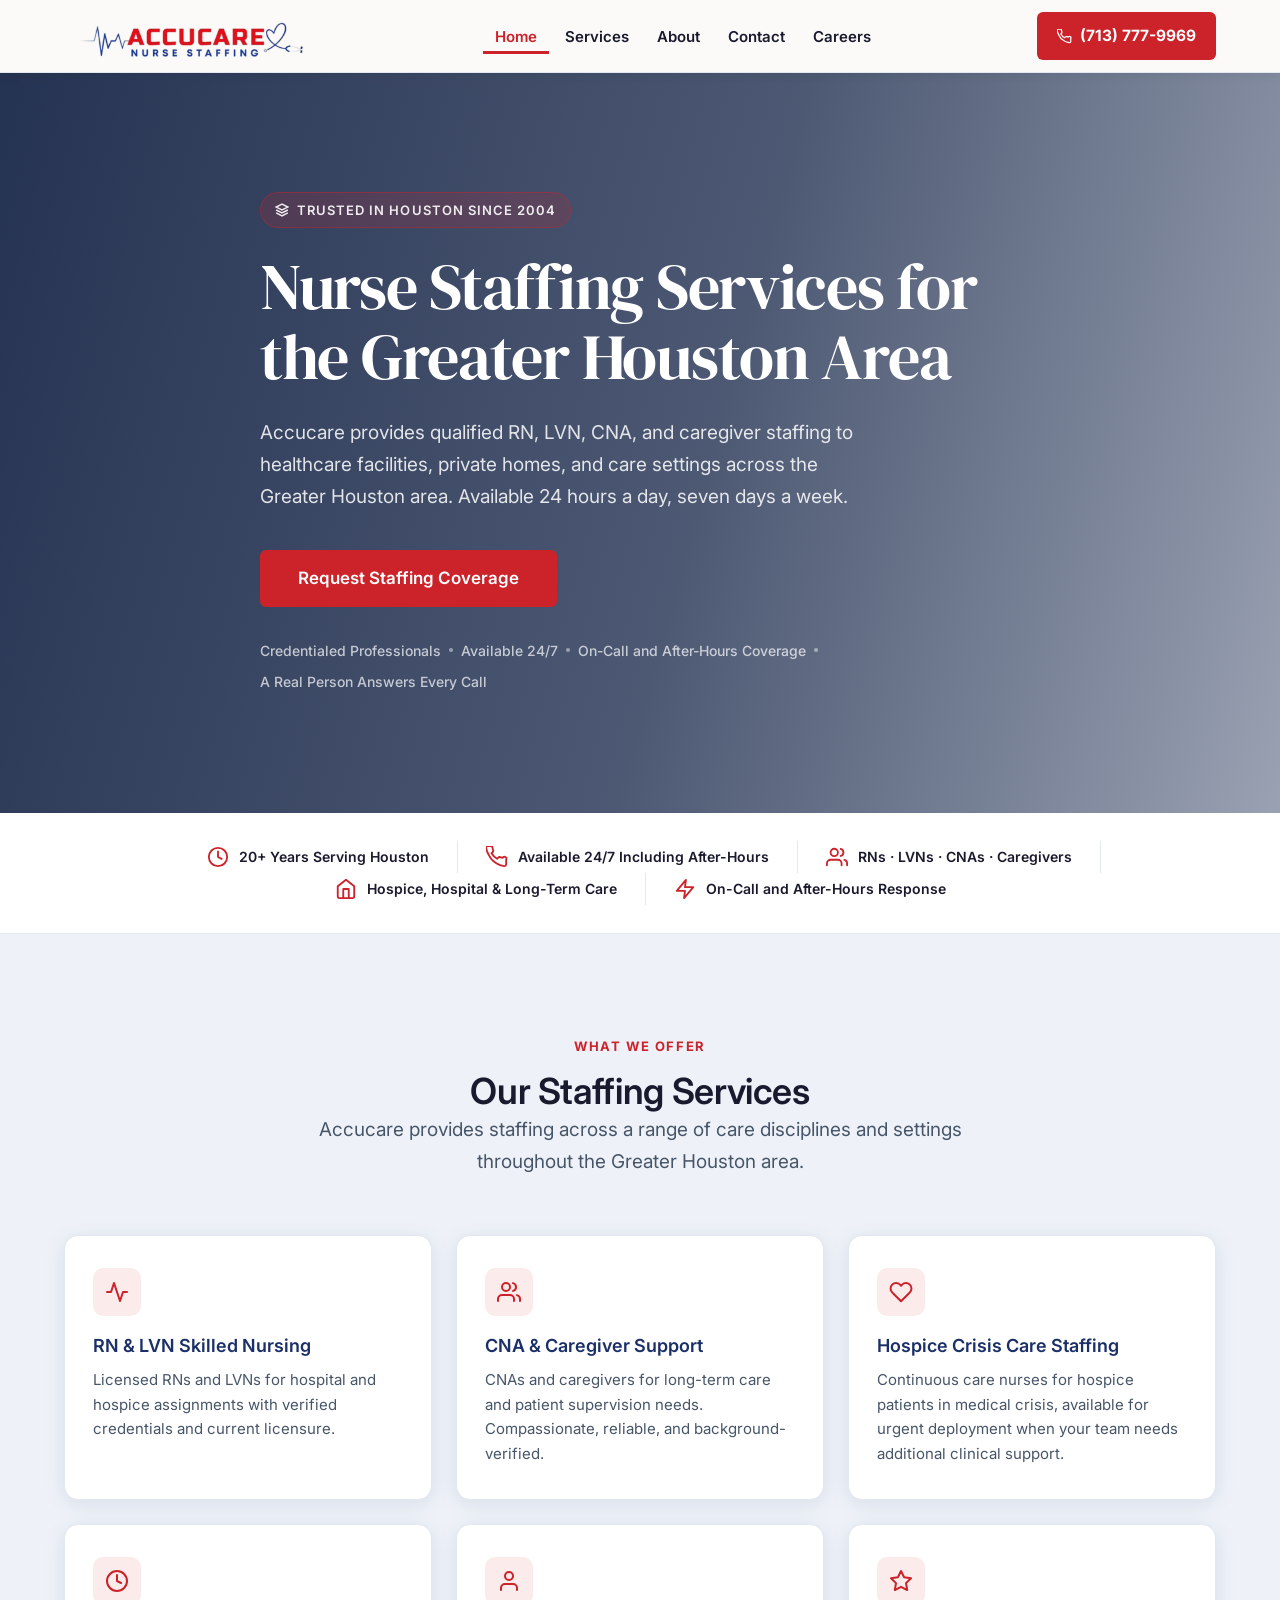
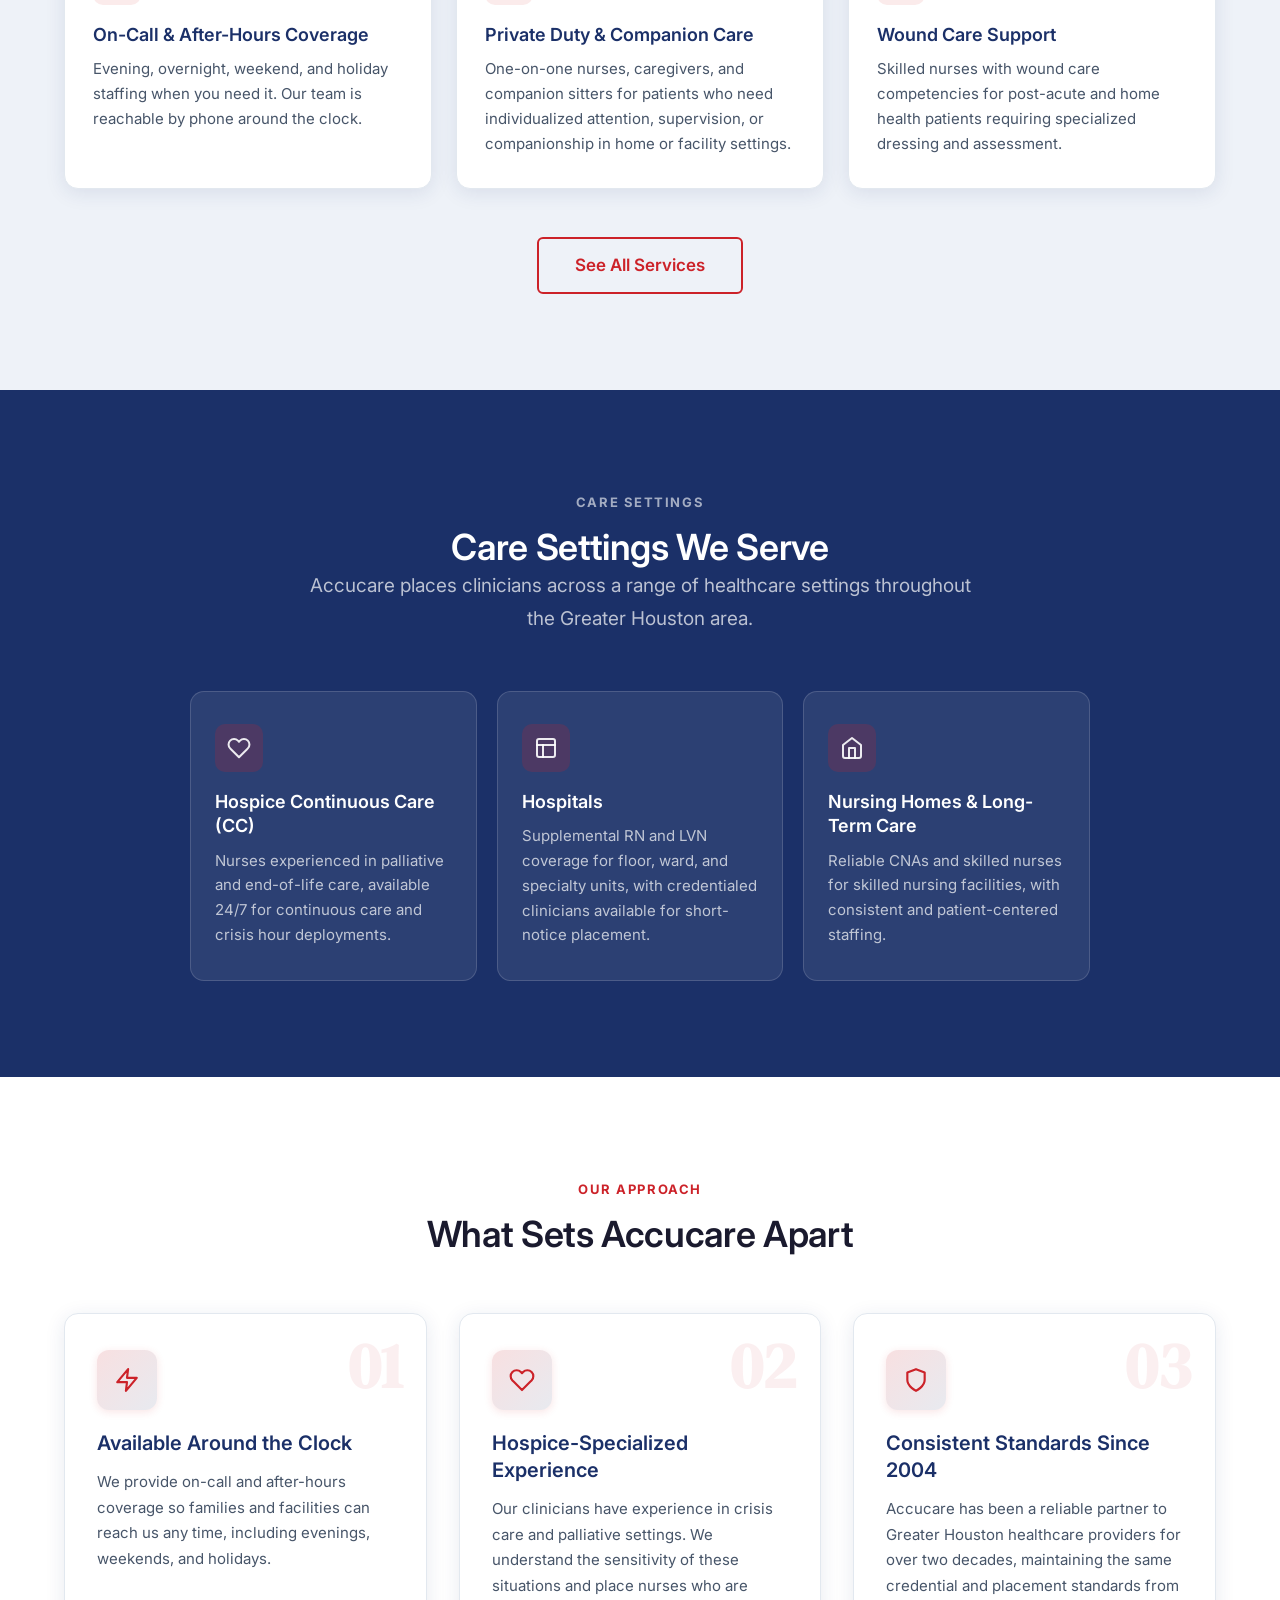
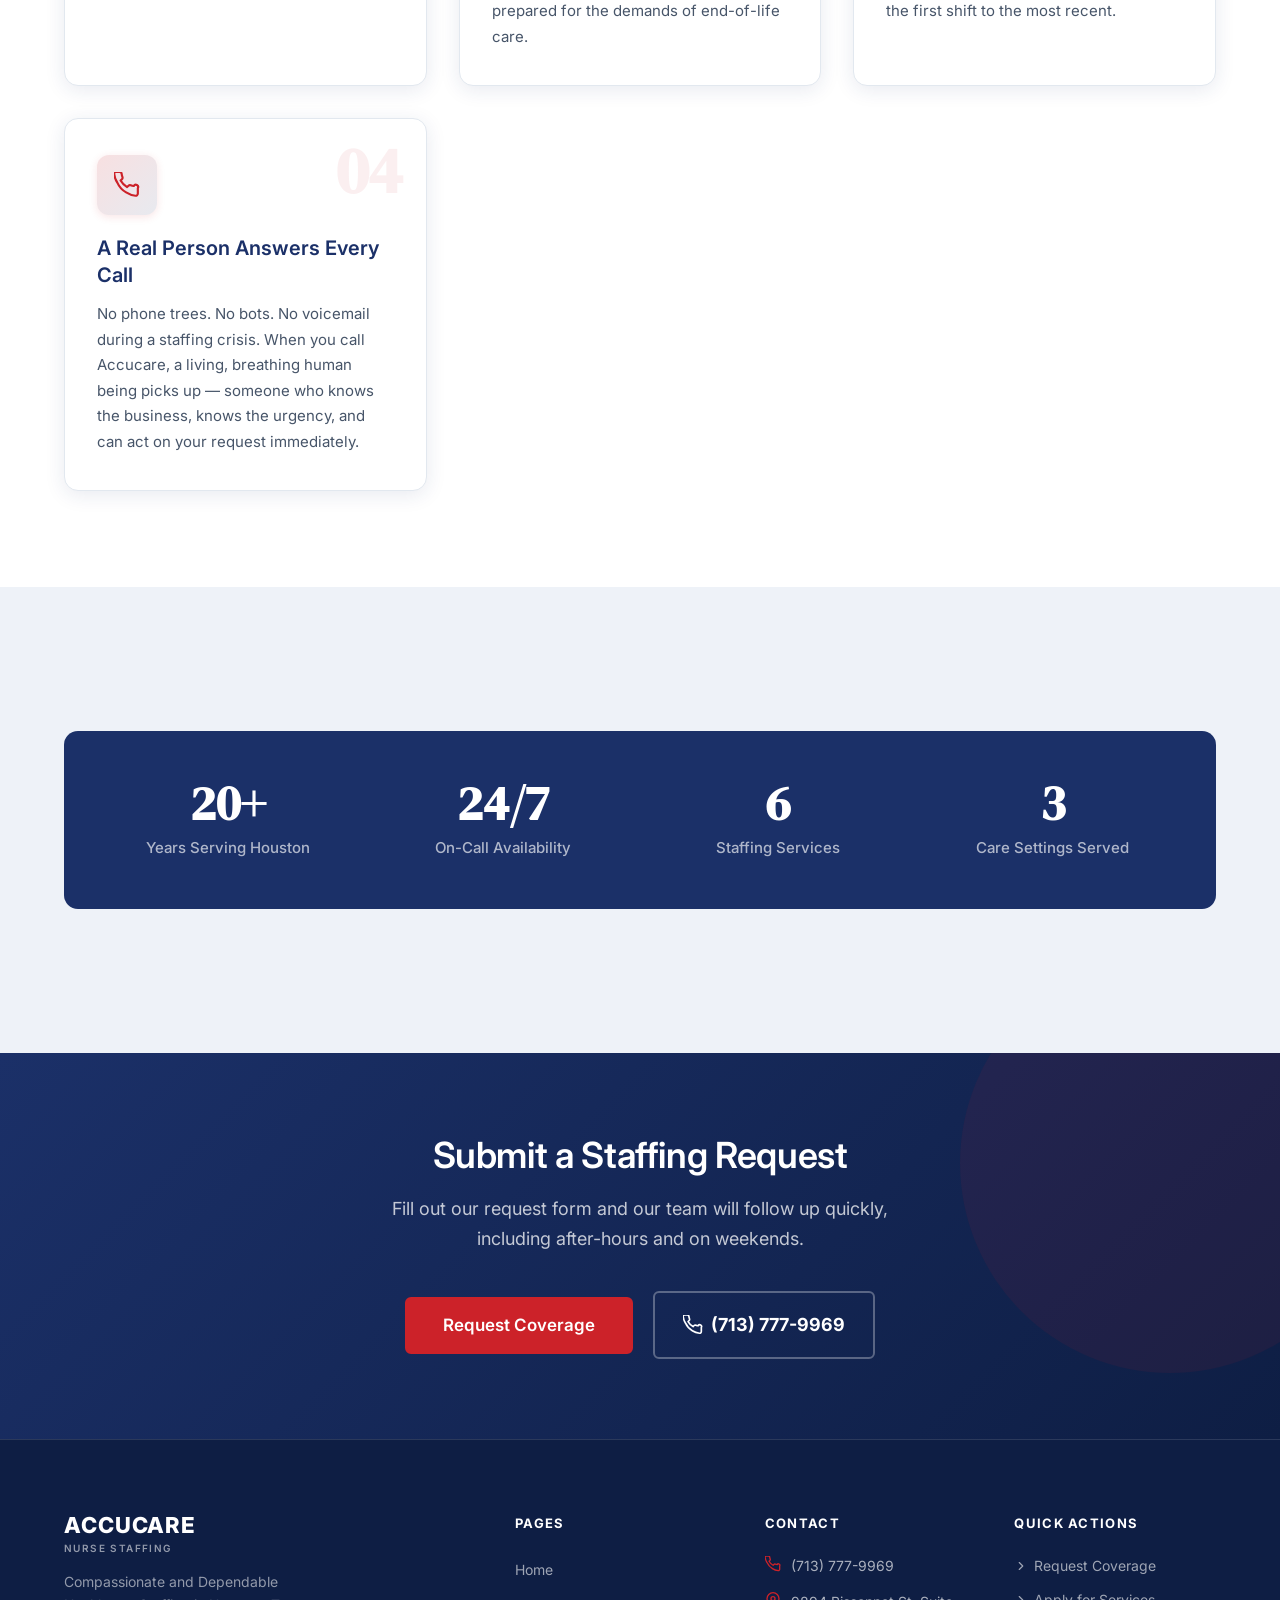
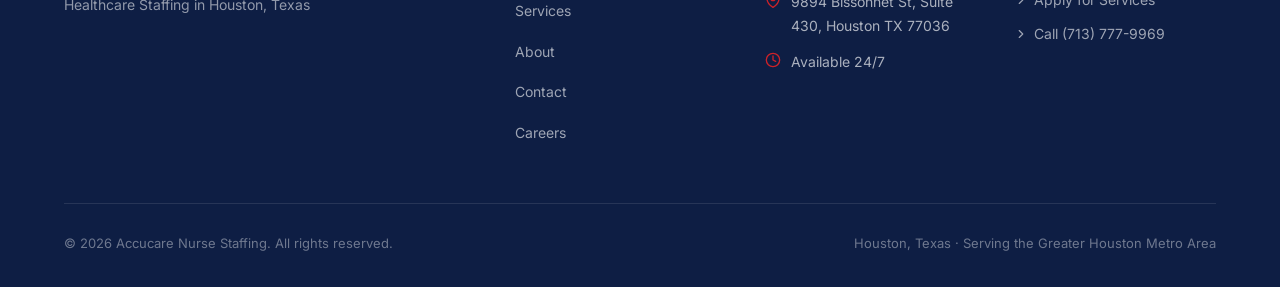
==== commit 7e4b3001: "Add favicon, team photo, and About page copy updates - Apply Heart.PNG favicon across all 6 pages - " ====
--- a/index.html
+++ b/index.html
@@ -7,7 +7,7 @@
   <meta name="description" content="Accucare Nurse Staffing has provided trusted RN, LVN, and CNA staffing solutions to Houston-area healthcare facilities since 2004. Available 24/7 including after-hours and holidays." />
 
   <!-- Favicon -->
-  <link rel="icon" type="image/svg+xml" href="data:image/svg+xml,<svg xmlns='http://www.w3.org/2000/svg' viewBox='0 0 32 32'><rect width='32' height='32' rx='6' fill='%230E7C7B'/><rect x='13' y='5' width='6' height='22' rx='2' fill='white'/><rect x='5' y='13' width='22' height='6' rx='2' fill='white'/></svg>" />
+  <link rel="icon" type="image/png" href="brandTheme/Heart.PNG" />
 
   <!-- Google Fonts -->
   <link rel="preconnect" href="https://fonts.googleapis.com" />
@@ -106,6 +106,8 @@
             <span>Available 24/7</span>
             <span class="hero__trust-dot" aria-hidden="true"></span>
             <span>On-Call and After-Hours Coverage</span>
+            <span class="hero__trust-dot" aria-hidden="true"></span>
+            <span>A Real Person Answers Every Call</span>
           </div>
         </div>
       </div>
@@ -330,6 +332,17 @@
             </div>
             <h3>Consistent Standards Since 2004</h3>
             <p>Accucare has been a reliable partner to Greater Houston healthcare providers for over two decades, maintaining the same credential and placement standards from the first shift to the most recent.</p>
+          </article>
+
+          <article class="why-card">
+            <span class="why-card__number" aria-hidden="true">04</span>
+            <div class="why-card__icon" aria-hidden="true">
+              <svg viewBox="0 0 24 24" fill="none" stroke="currentColor" stroke-width="2" stroke-linecap="round" stroke-linejoin="round">
+                <path d="M22 16.92v3a2 2 0 01-2.18 2 19.79 19.79 0 01-8.63-3.07A19.5 19.5 0 013.07 9.82 19.79 19.79 0 01.07 1.18 2 2 0 012.07 0h3a2 2 0 012 1.72c.127.96.361 1.903.7 2.81a2 2 0 01-.45 2.11L6.09 7.91a16 16 0 006 6l1.27-1.27a2 2 0 012.11-.45c.907.339 1.85.573 2.81.7A2 2 0 0122 14.92v2z"/>
+              </svg>
+            </div>
+            <h3>A Real Person Answers Every Call</h3>
+            <p>No phone trees. No bots. No voicemail during a staffing crisis. When you call Accucare, a living, breathing human being picks up — someone who knows the business, knows the urgency, and can act on your request immediately.</p>
           </article>
 
         </div>
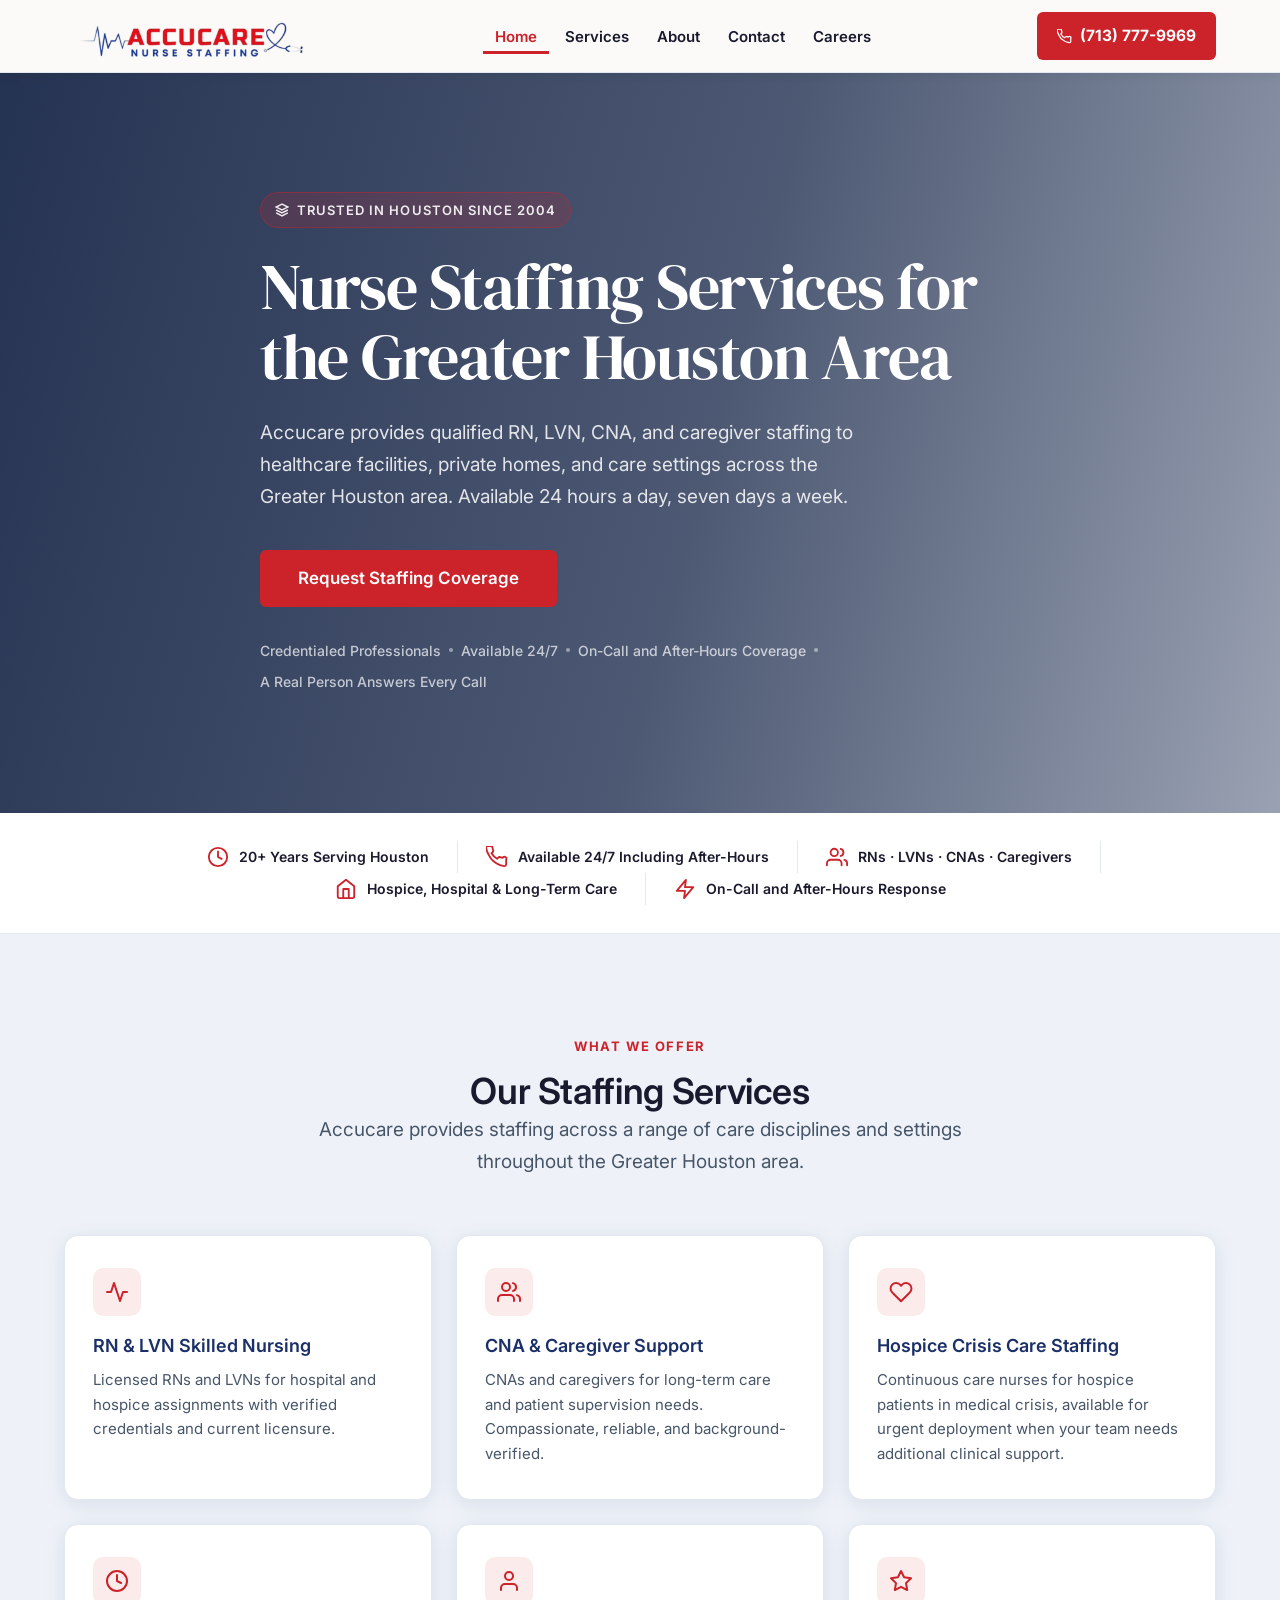
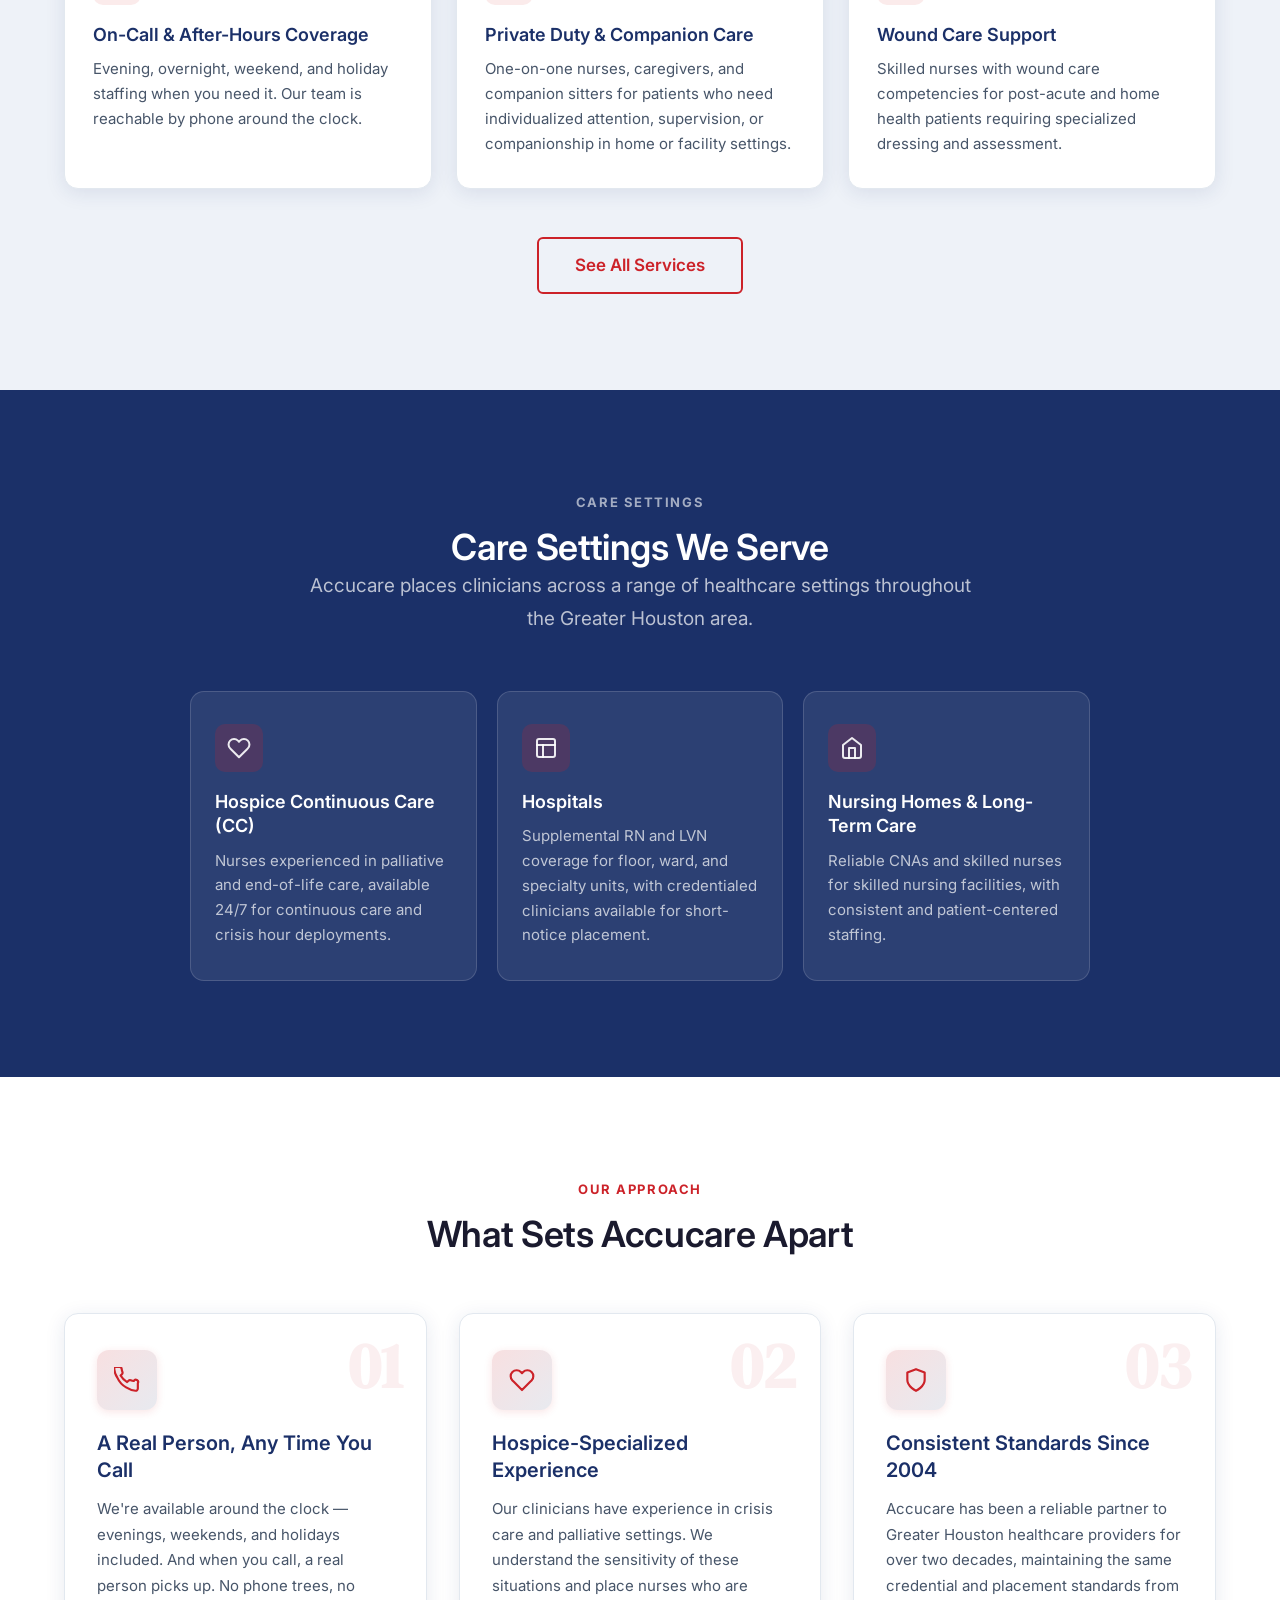
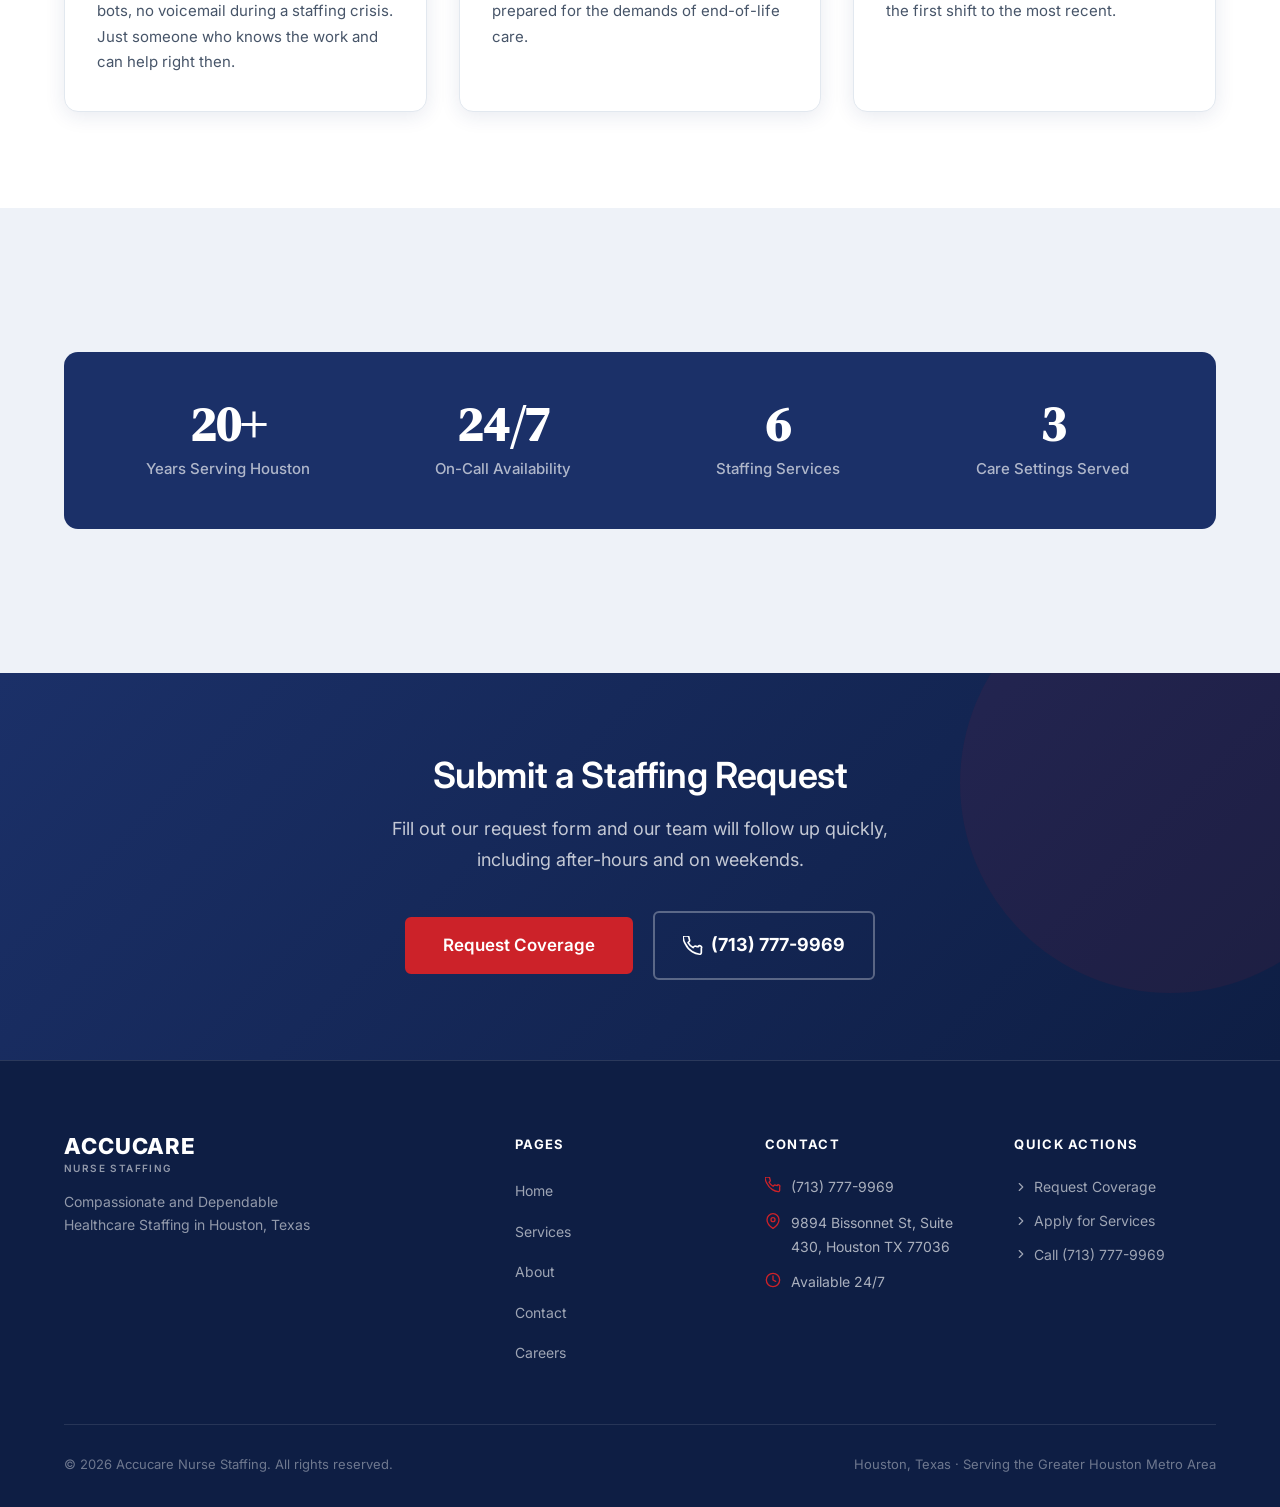
==== commit ecf7f8e7: "Merge 'Available 24/7' and 'Real Person Answers' cards into one Combines why-card 01 and 04 into a s" ====
--- a/index.html
+++ b/index.html
@@ -305,11 +305,11 @@
             <span class="why-card__number" aria-hidden="true">01</span>
             <div class="why-card__icon" aria-hidden="true">
               <svg viewBox="0 0 24 24" fill="none" stroke="currentColor" stroke-width="2" stroke-linecap="round" stroke-linejoin="round">
-                <polygon points="13 2 3 14 12 14 11 22 21 10 12 10 13 2"/>
-              </svg>
-            </div>
-            <h3>Available Around the Clock</h3>
-            <p>We provide on-call and after-hours coverage so families and facilities can reach us any time, including evenings, weekends, and holidays.</p>
+                <path d="M22 16.92v3a2 2 0 01-2.18 2 19.79 19.79 0 01-8.63-3.07A19.5 19.5 0 013.07 9.82 19.79 19.79 0 01.07 1.18 2 2 0 012.07 0h3a2 2 0 012 1.72c.127.96.361 1.903.7 2.81a2 2 0 01-.45 2.11L6.09 7.91a16 16 0 006 6l1.27-1.27a2 2 0 012.11-.45c.907.339 1.85.573 2.81.7A2 2 0 0122 14.92v2z"/>
+              </svg>
+            </div>
+            <h3>A Real Person, Any Time You Call</h3>
+            <p>We're available around the clock — evenings, weekends, and holidays included. And when you call, a real person picks up. No phone trees, no bots, no voicemail during a staffing crisis. Just someone who knows the work and can help right then.</p>
           </article>
 
           <article class="why-card">
@@ -332,17 +332,6 @@
             </div>
             <h3>Consistent Standards Since 2004</h3>
             <p>Accucare has been a reliable partner to Greater Houston healthcare providers for over two decades, maintaining the same credential and placement standards from the first shift to the most recent.</p>
-          </article>
-
-          <article class="why-card">
-            <span class="why-card__number" aria-hidden="true">04</span>
-            <div class="why-card__icon" aria-hidden="true">
-              <svg viewBox="0 0 24 24" fill="none" stroke="currentColor" stroke-width="2" stroke-linecap="round" stroke-linejoin="round">
-                <path d="M22 16.92v3a2 2 0 01-2.18 2 19.79 19.79 0 01-8.63-3.07A19.5 19.5 0 013.07 9.82 19.79 19.79 0 01.07 1.18 2 2 0 012.07 0h3a2 2 0 012 1.72c.127.96.361 1.903.7 2.81a2 2 0 01-.45 2.11L6.09 7.91a16 16 0 006 6l1.27-1.27a2 2 0 012.11-.45c.907.339 1.85.573 2.81.7A2 2 0 0122 14.92v2z"/>
-              </svg>
-            </div>
-            <h3>A Real Person Answers Every Call</h3>
-            <p>No phone trees. No bots. No voicemail during a staffing crisis. When you call Accucare, a living, breathing human being picks up — someone who knows the business, knows the urgency, and can act on your request immediately.</p>
           </article>
 
         </div>
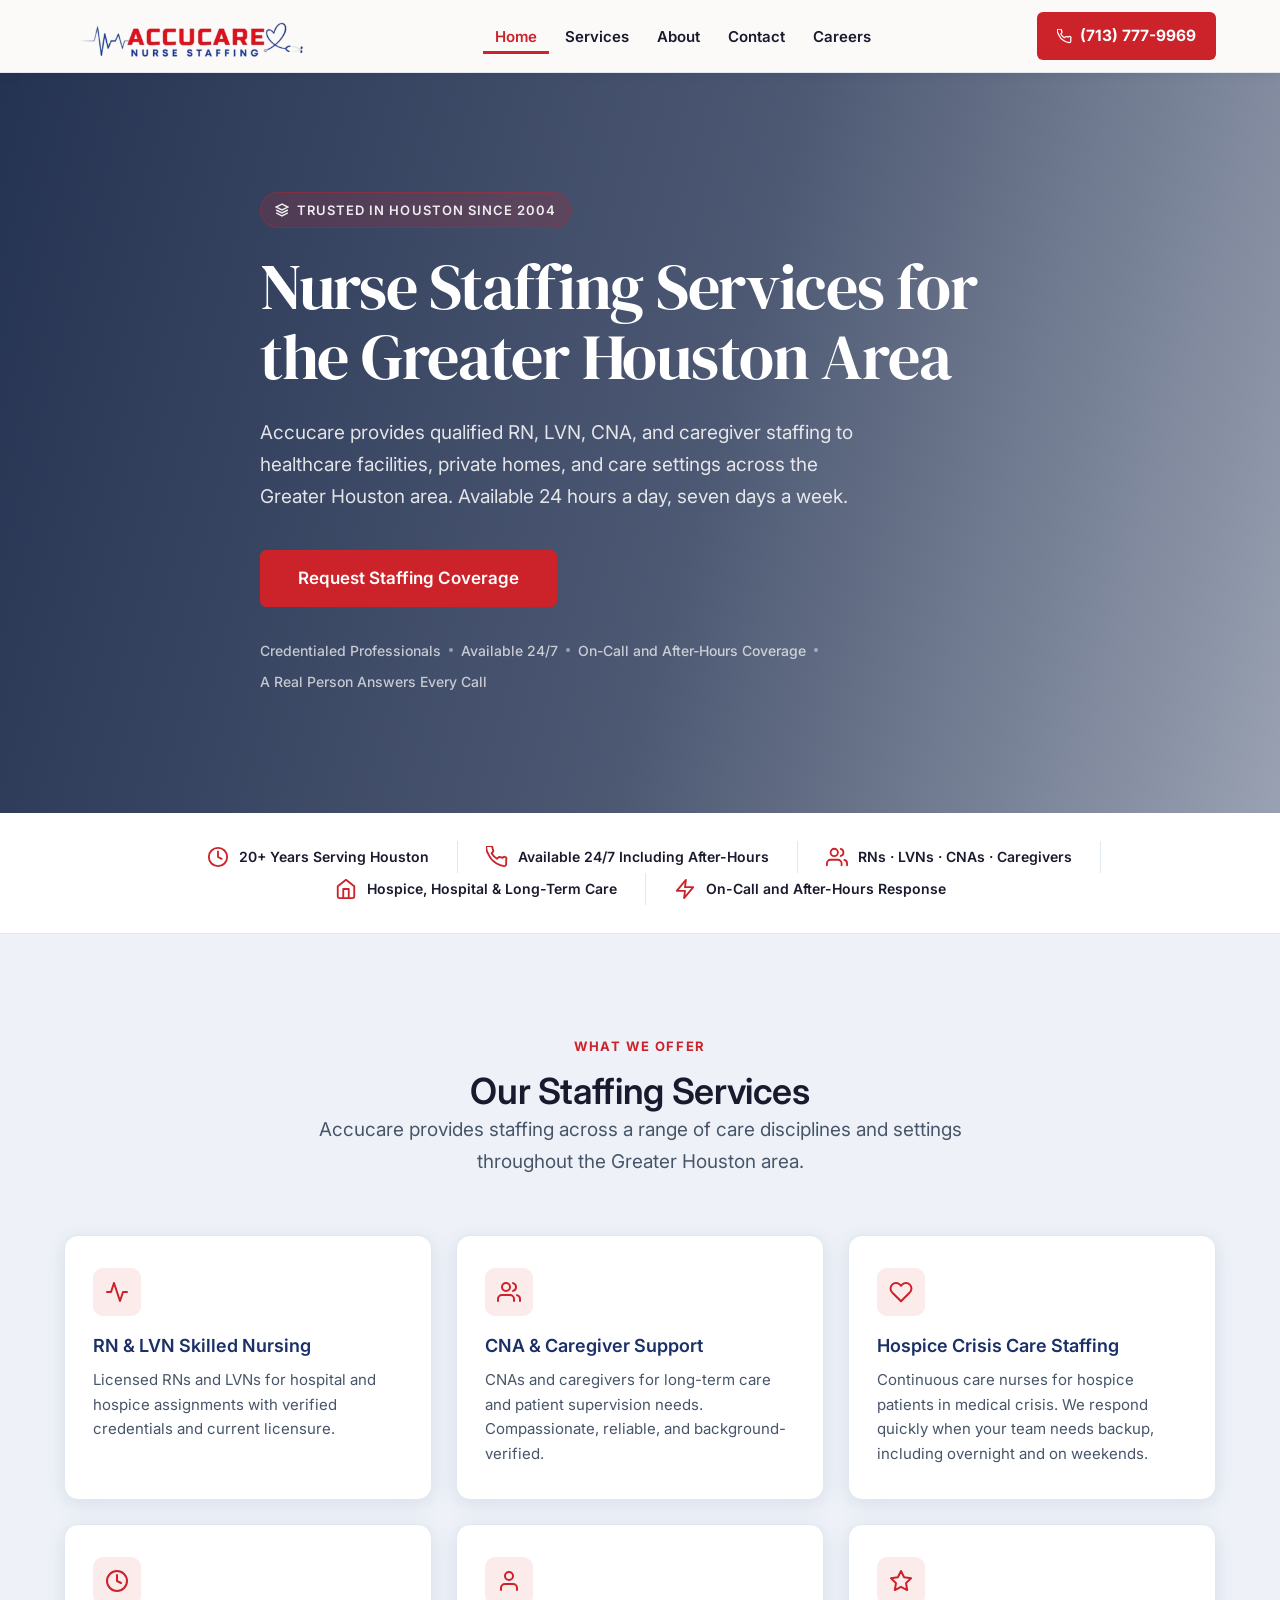
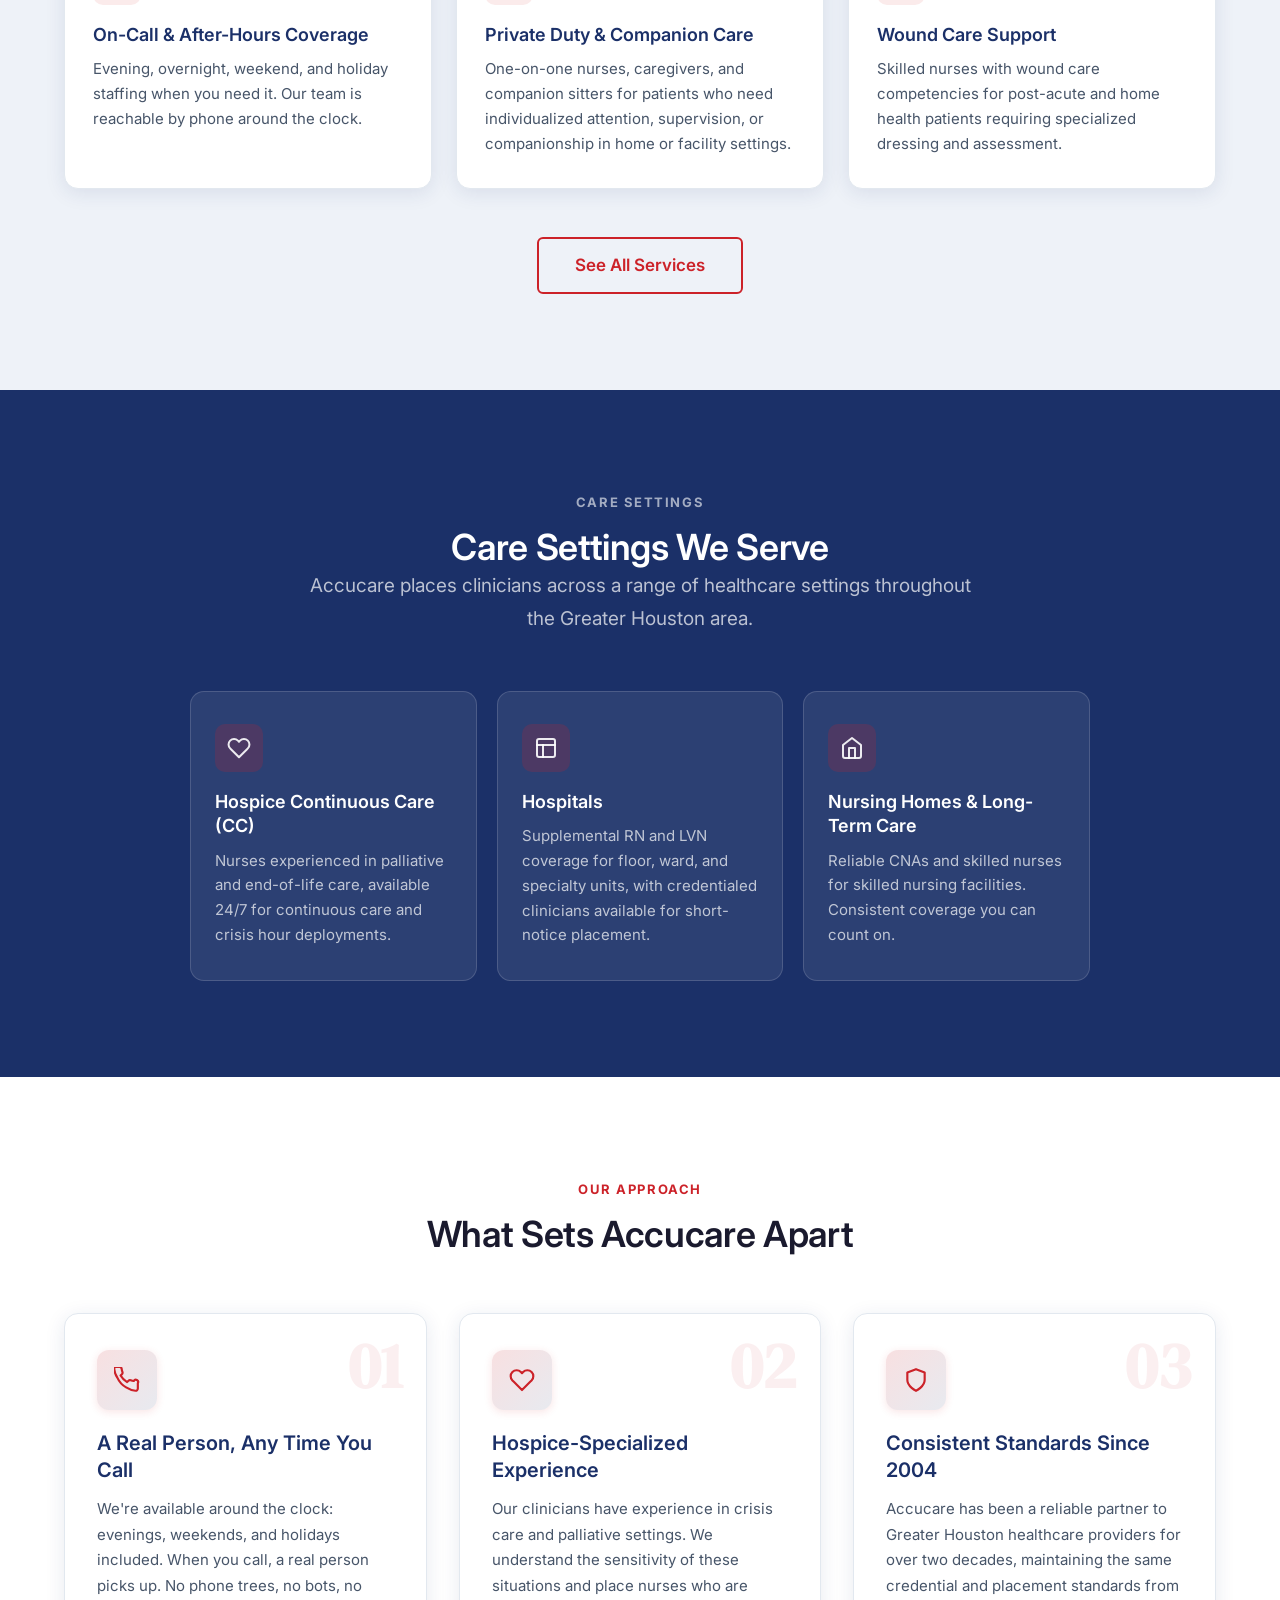
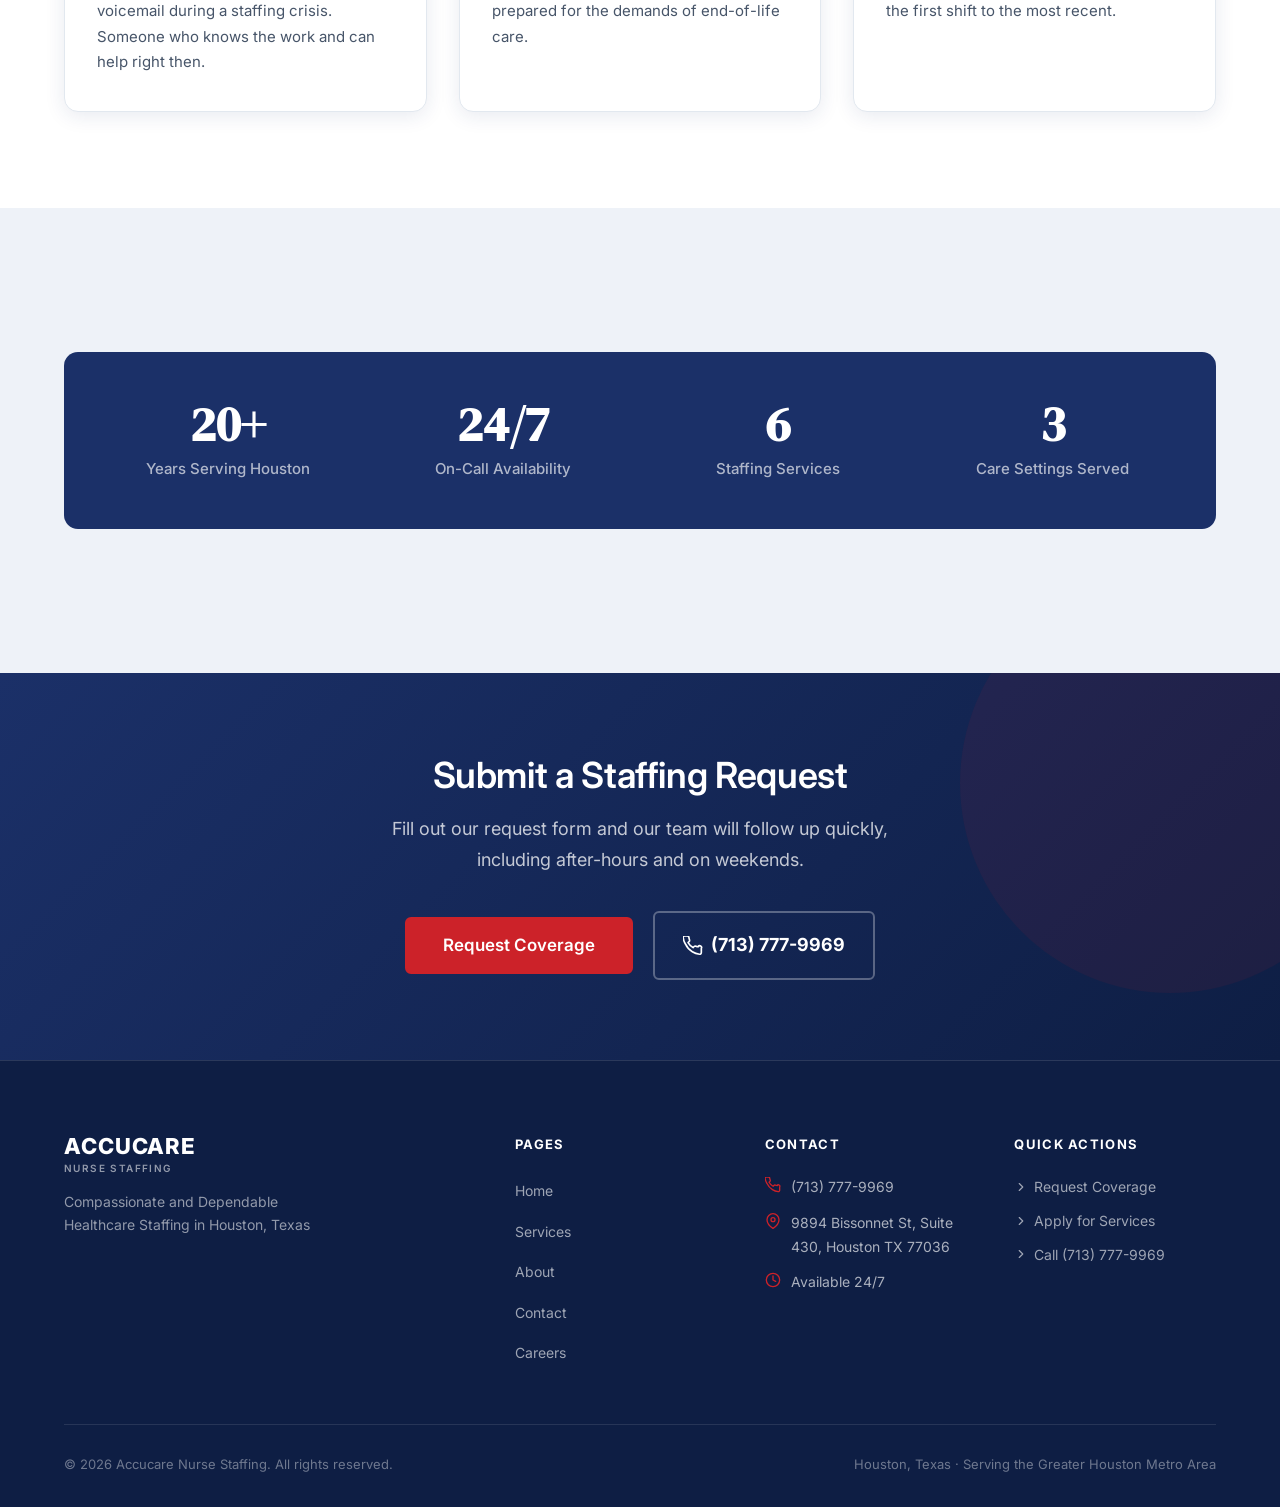
==== commit 95a6af4e: "Humanise all website copy — remove AI patterns sitewide index.html: - Fix em-dash in Why card to col" ====
--- a/index.html
+++ b/index.html
@@ -200,7 +200,7 @@
               </svg>
             </div>
             <h3>Hospice Crisis Care Staffing</h3>
-            <p>Continuous care nurses for hospice patients in medical crisis, available for urgent deployment when your team needs additional clinical support.</p>
+            <p>Continuous care nurses for hospice patients in medical crisis. We respond quickly when your team needs backup, including overnight and on weekends.</p>
           </article>
 
           <!-- 4 On-Call -->
@@ -283,7 +283,7 @@
               </svg>
             </div>
             <h3>Nursing Homes &amp; Long-Term Care</h3>
-            <p>Reliable CNAs and skilled nurses for skilled nursing facilities, with consistent and patient-centered staffing.</p>
+            <p>Reliable CNAs and skilled nurses for skilled nursing facilities. Consistent coverage you can count on.</p>
           </article>
 
         </div>
@@ -309,7 +309,7 @@
               </svg>
             </div>
             <h3>A Real Person, Any Time You Call</h3>
-            <p>We're available around the clock — evenings, weekends, and holidays included. And when you call, a real person picks up. No phone trees, no bots, no voicemail during a staffing crisis. Just someone who knows the work and can help right then.</p>
+            <p>We're available around the clock: evenings, weekends, and holidays included. When you call, a real person picks up. No phone trees, no bots, no voicemail during a staffing crisis. Someone who knows the work and can help right then.</p>
           </article>
 
           <article class="why-card">
--- a/css/styles.css
+++ b/css/styles.css
@@ -1707,6 +1707,7 @@
   display: grid;
   grid-template-columns: repeat(3, 1fr);
   gap: 28px;
+  align-items: stretch;
 }
 
 .value-card {
@@ -2589,3 +2590,48 @@
   .lead-modal__body { padding: 20px 20px 24px; }
   .lead-modal__form .form__row { grid-template-columns: 1fr; gap: 0; }
 }
+
+/* ── Mission & Vision ─────────────────────────────────────── */
+.mv-grid {
+  display: grid;
+  grid-template-columns: 1fr 1fr;
+  gap: 1.5rem;
+  align-items: stretch;
+}
+
+.mv-card {
+  background: rgba(255, 255, 255, 0.07);
+  border: 1px solid rgba(255, 255, 255, 0.14);
+  border-radius: 12px;
+  padding: 2.5rem;
+  display: flex;
+  flex-direction: column;
+}
+
+.mv-card__label {
+  font-size: 0.7rem;
+  font-weight: 700;
+  letter-spacing: 0.12em;
+  text-transform: uppercase;
+  color: var(--gold);
+  display: block;
+  margin-bottom: 1.25rem;
+}
+
+.mv-card blockquote {
+  margin: 0;
+  padding: 0;
+  border: none;
+  font-family: 'DM Serif Display', Georgia, serif;
+  font-size: clamp(1.05rem, 1.8vw, 1.3rem);
+  font-style: italic;
+  line-height: 1.65;
+  color: white;
+  flex: 1;
+}
+
+@media (max-width: 767px) {
+  .mv-grid {
+    grid-template-columns: 1fr;
+  }
+}
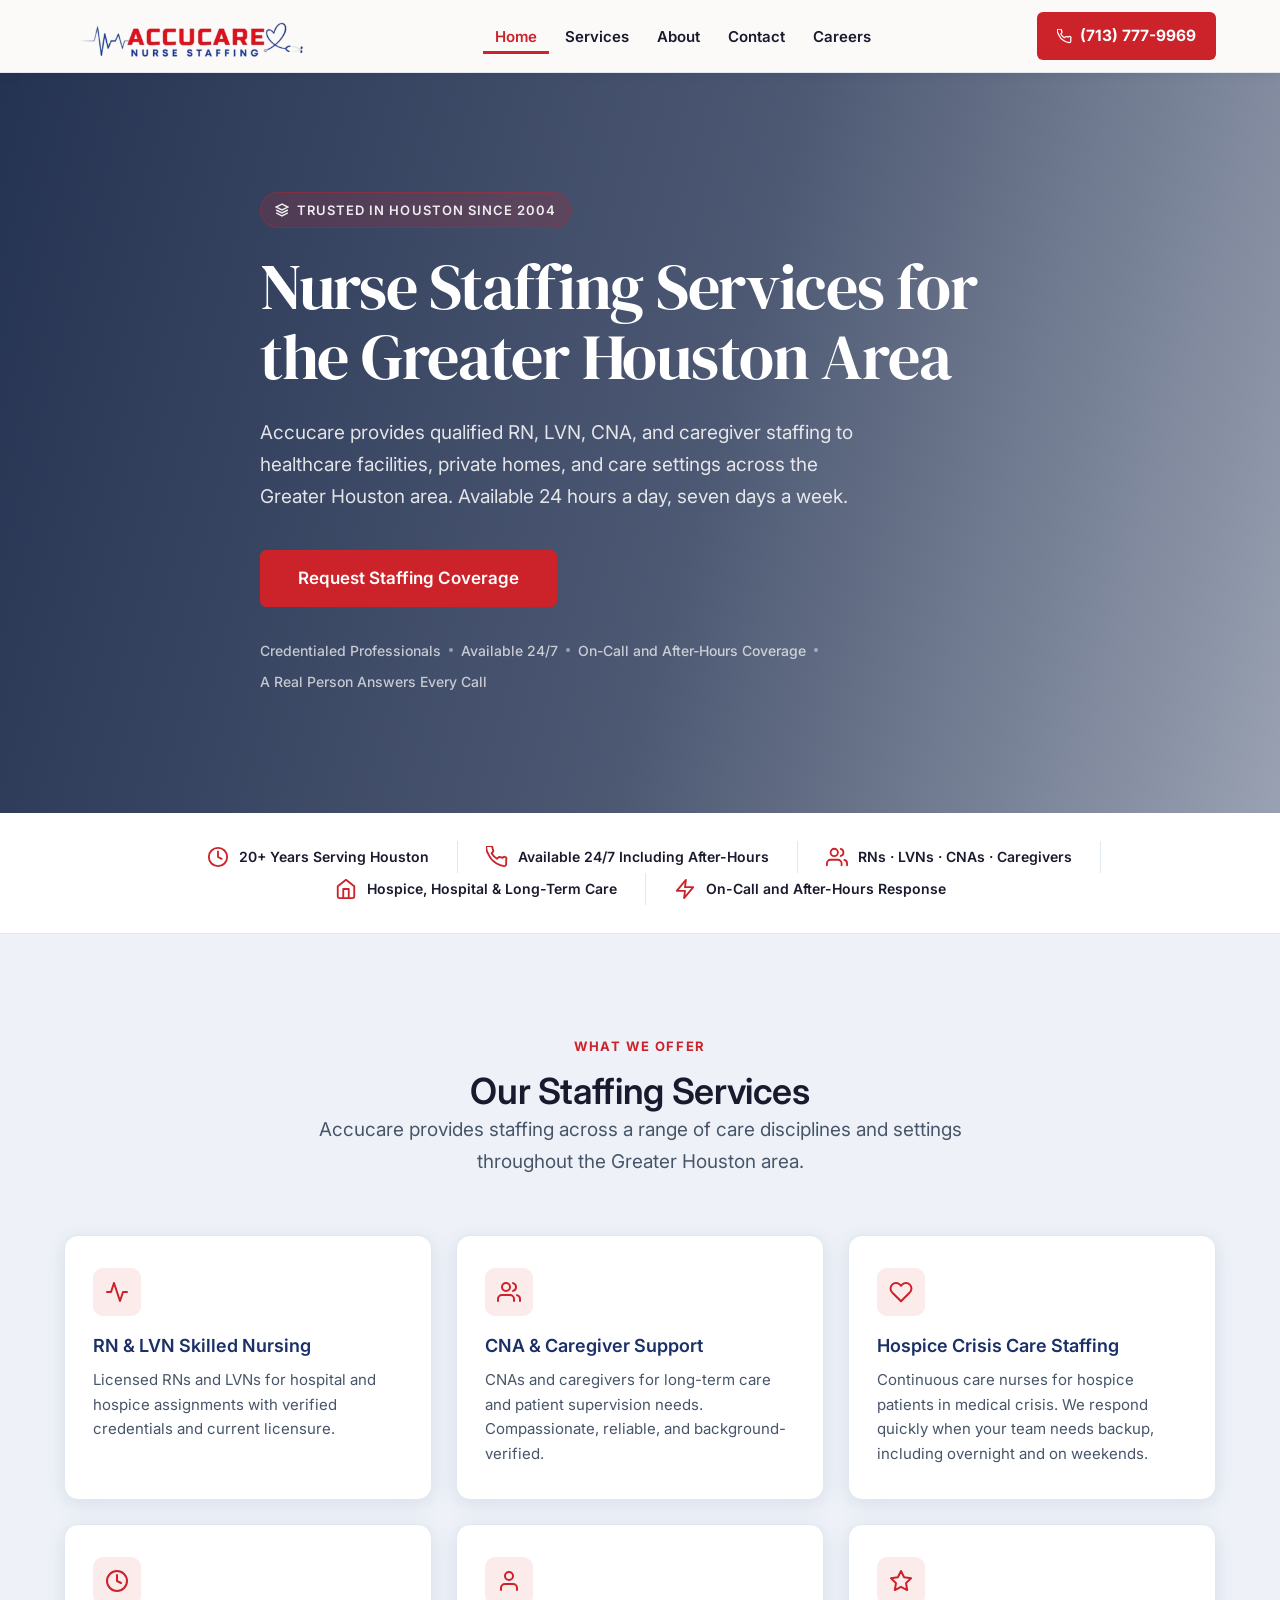
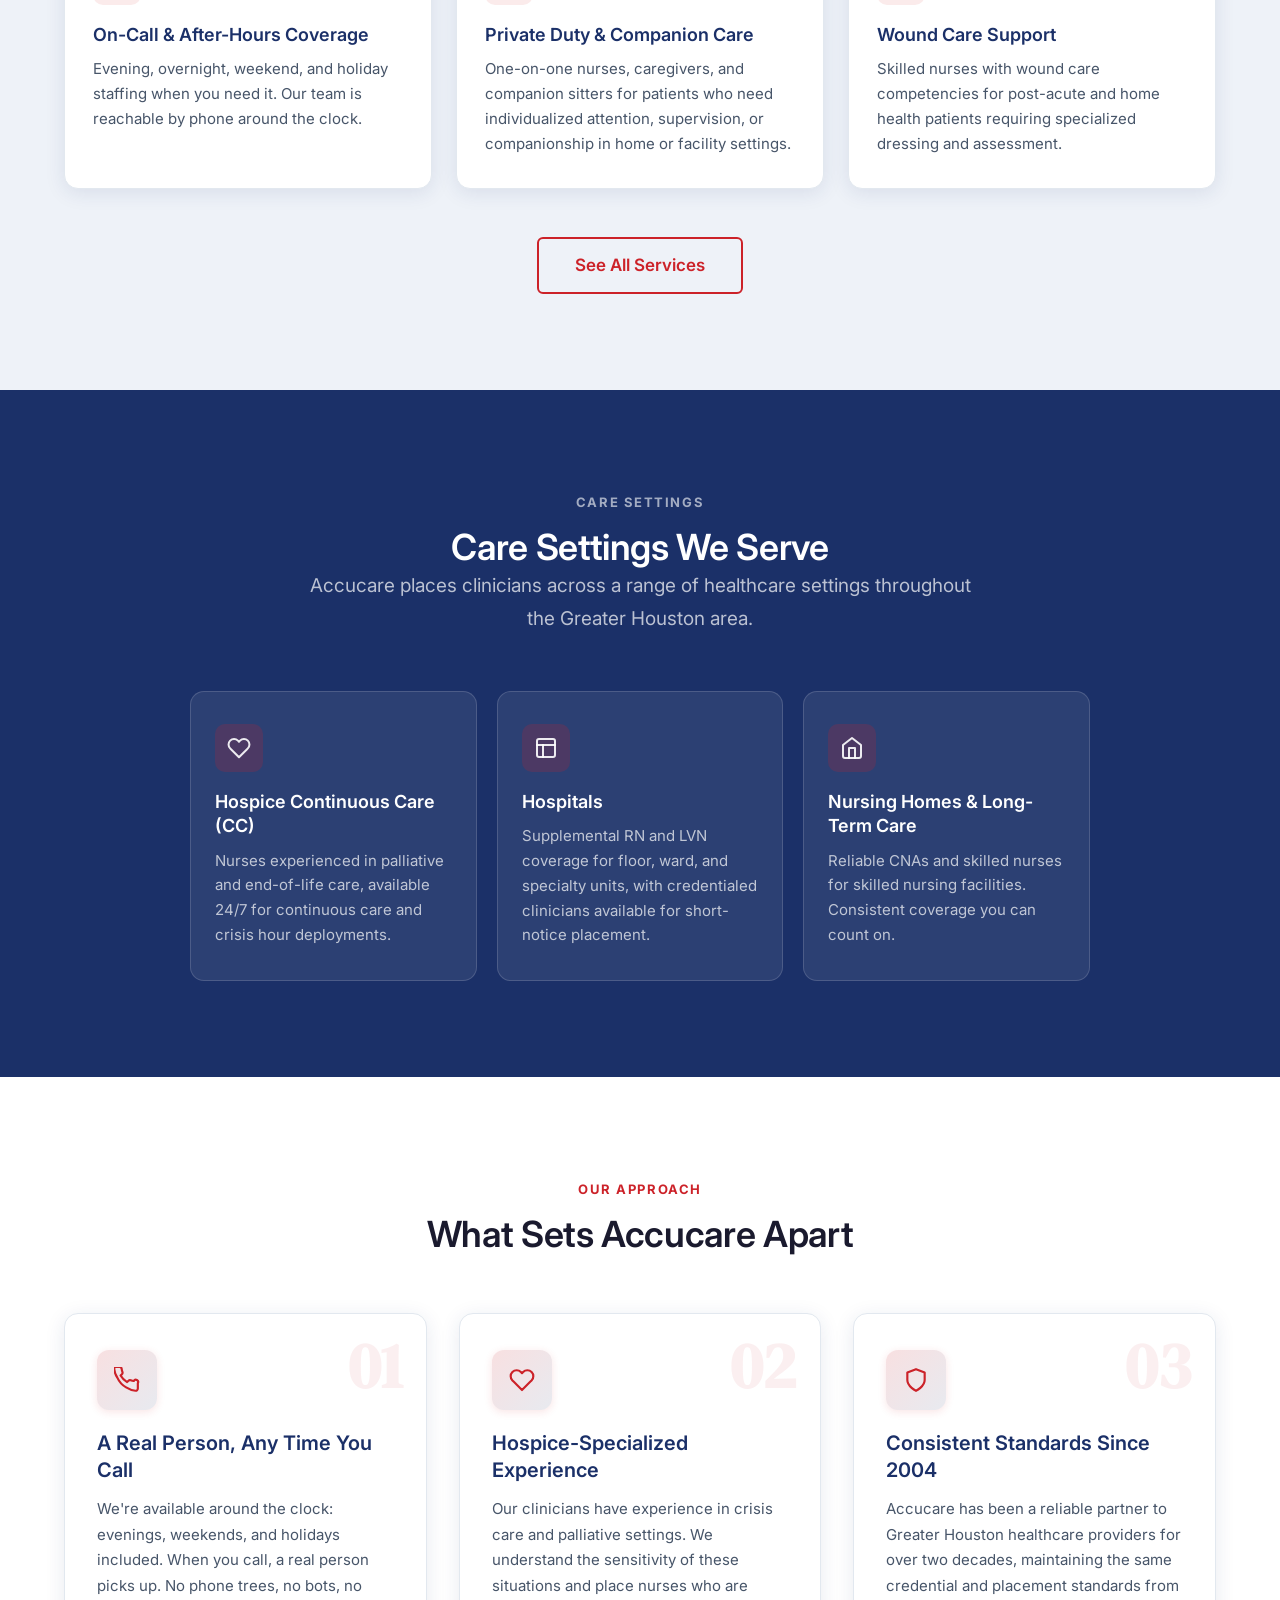
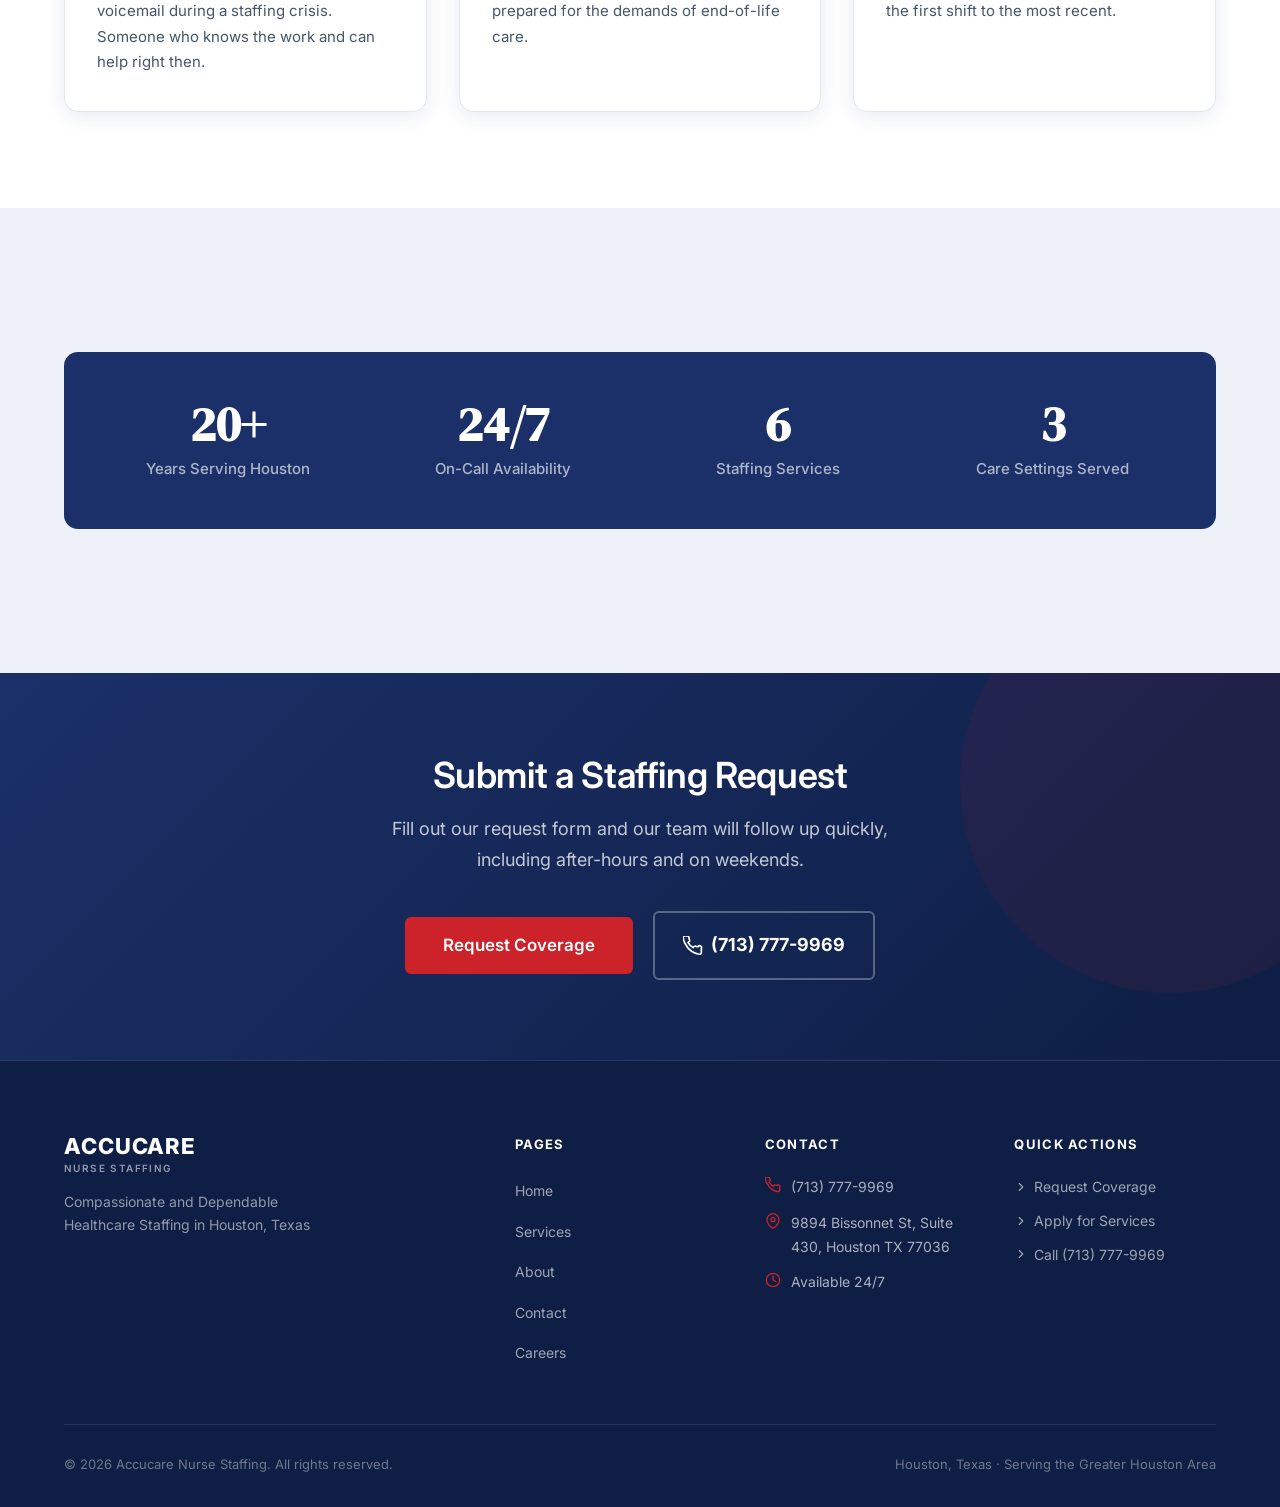
==== commit c3015a45: "Replace 'metro' with 'Greater Houston Area' site-wide Updated all 8 instances across 6 pages: footer" ====
--- a/index.html
+++ b/index.html
@@ -7,7 +7,7 @@
   <meta name="description" content="Accucare Nurse Staffing has provided trusted RN, LVN, and CNA staffing solutions to Houston-area healthcare facilities since 2004. Available 24/7 including after-hours and holidays." />
 
   <!-- Favicon -->
-  <link rel="icon" type="image/png" href="brandTheme/Heart.PNG" />
+  <link rel="icon" type="image/png" href="brandTheme/Heart.PNG?v=2" />
 
   <!-- Google Fonts -->
   <link rel="preconnect" href="https://fonts.googleapis.com" />
@@ -523,7 +523,7 @@
 
       <div class="footer__bottom">
         <p class="footer__copy">&copy; 2026 Accucare Nurse Staffing. All rights reserved.</p>
-        <p class="footer__copy">Houston, Texas &middot; Serving the Greater Houston Metro Area</p>
+        <p class="footer__copy">Houston, Texas &middot; Serving the Greater Houston Area</p>
       </div>
     </div>
   </footer>
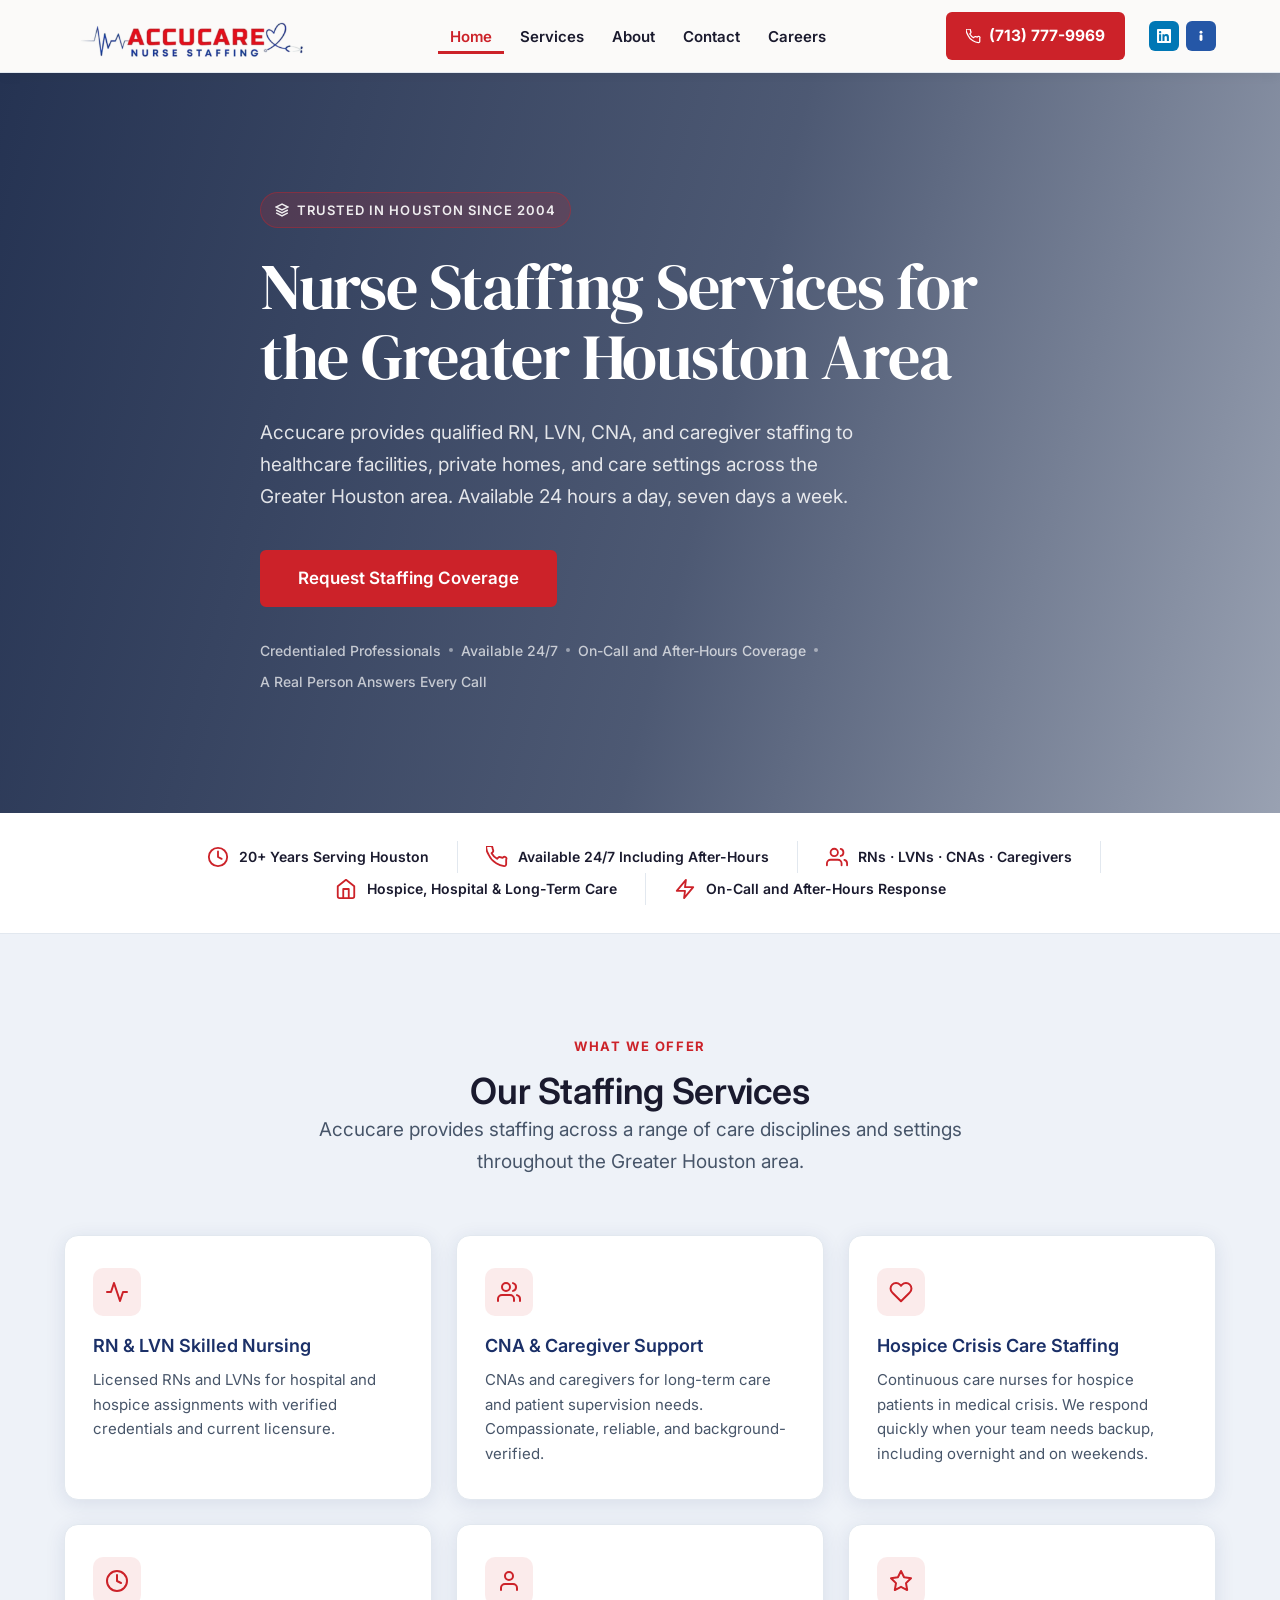
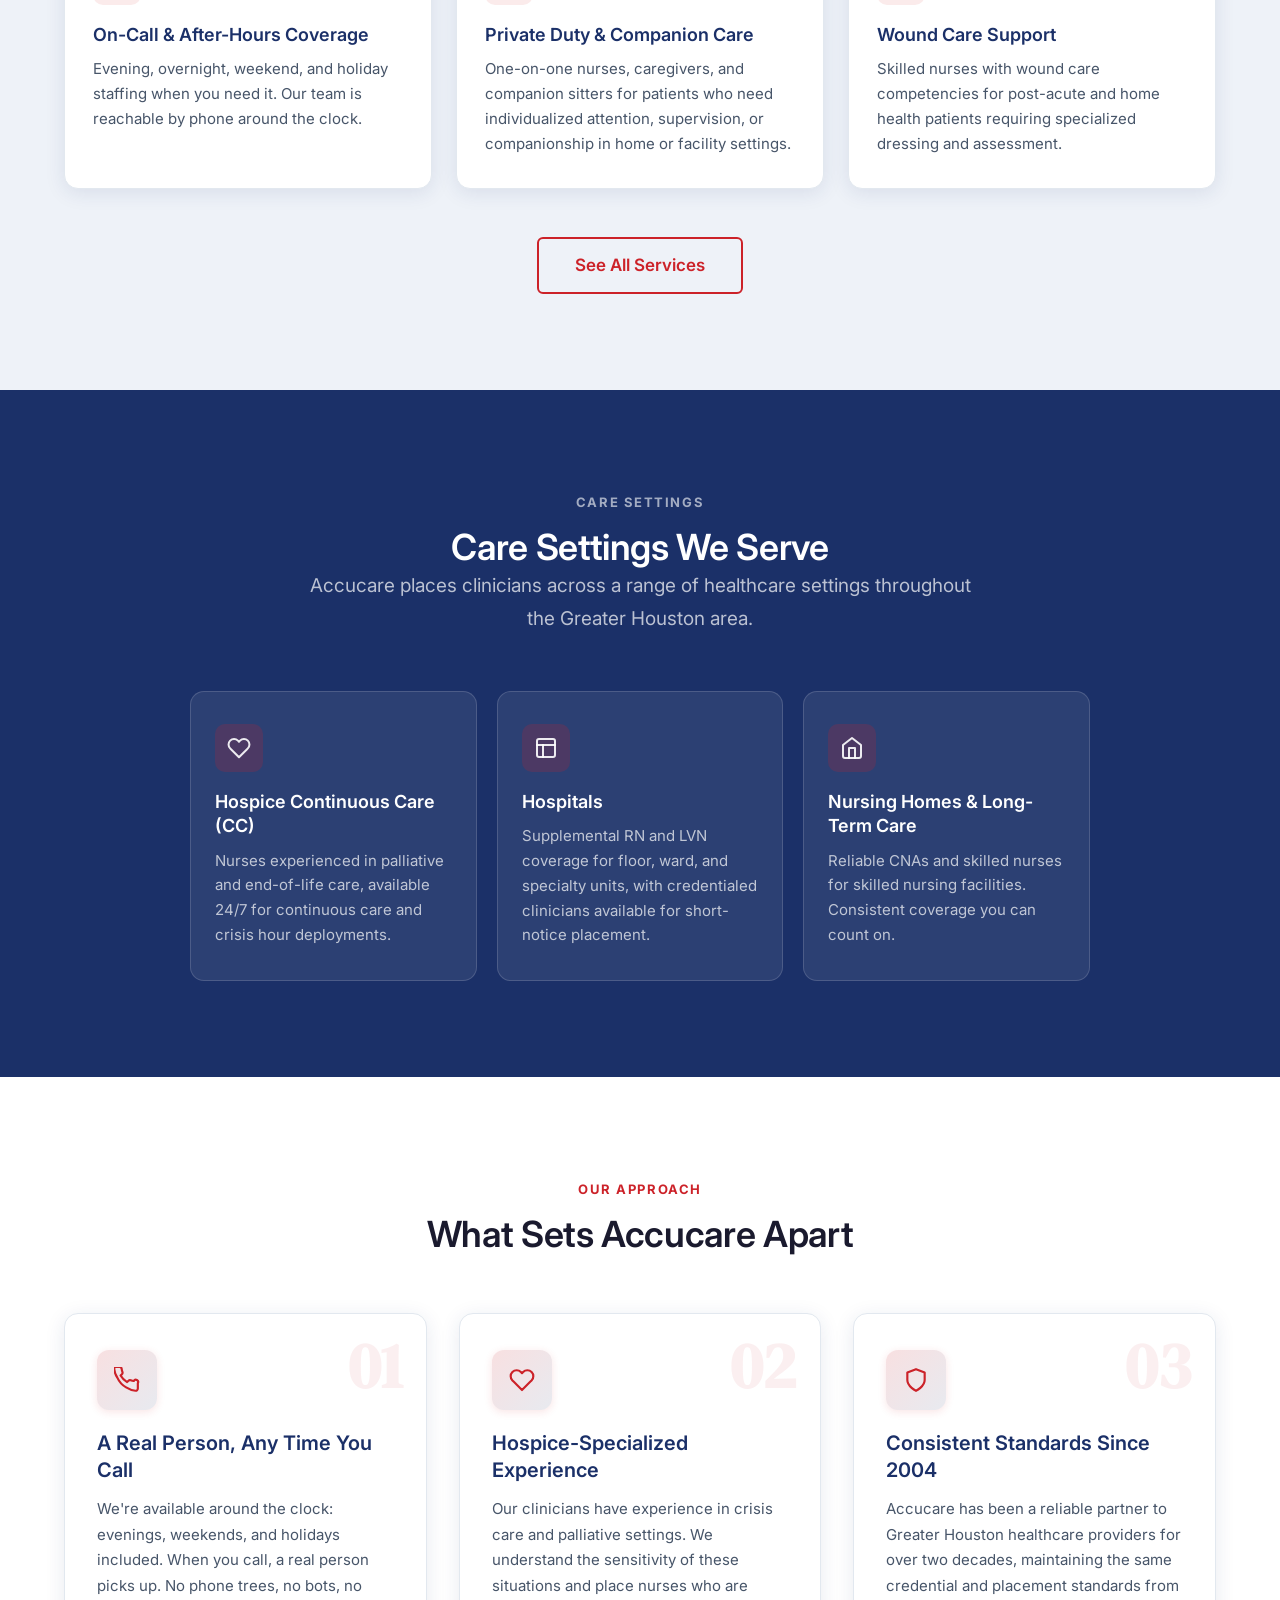
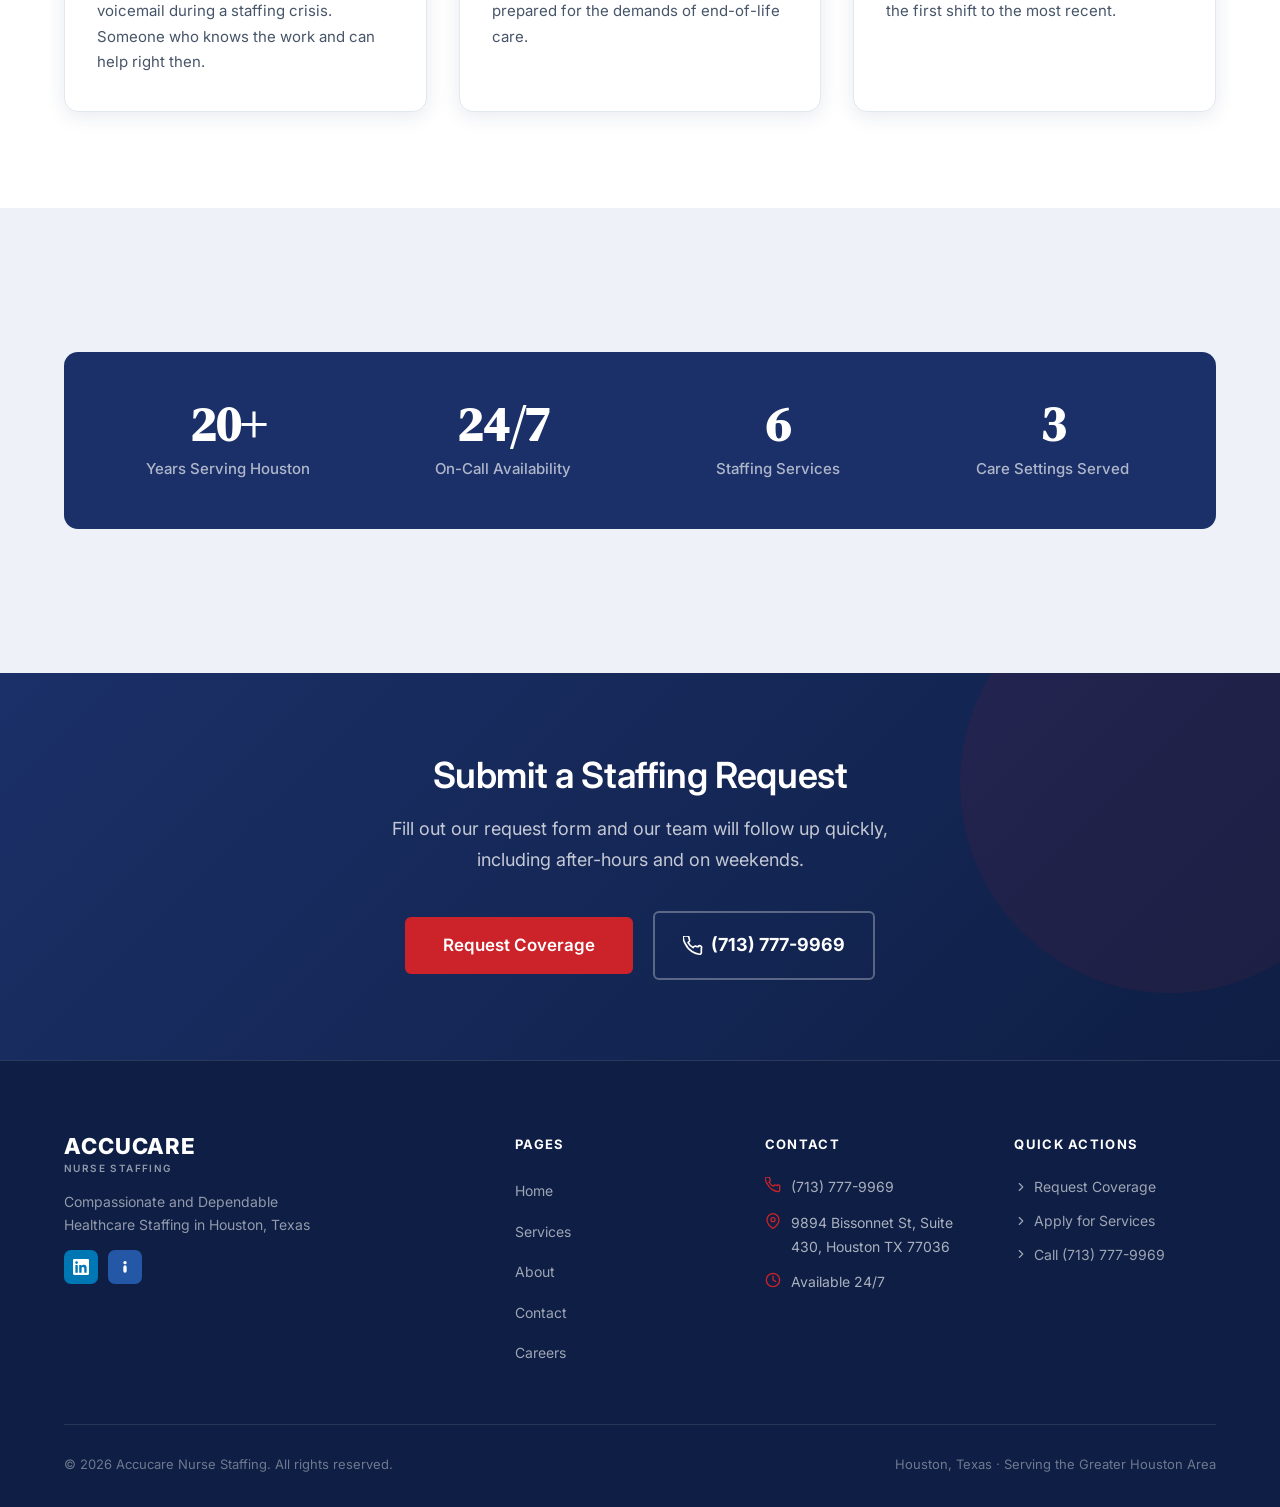
==== commit 2502a401: "Add LinkedIn and Indeed social icons to nav and footer Social icons added to all 6 pages — top-right" ====
--- a/index.html
+++ b/index.html
@@ -52,6 +52,21 @@
             </svg>
             (713) 777-9969
           </a>
+
+          <!-- Social Icons -->
+          <div class="nav__socials">
+            <a href="https://www.linkedin.com/company/accucarenursestaffing/" class="nav__social-link nav__social-link--linkedin" target="_blank" rel="noopener noreferrer" aria-label="Follow Accucare on LinkedIn">
+              <svg viewBox="0 0 24 24" fill="currentColor" aria-hidden="true">
+                <path d="M20.447 20.452h-3.554v-5.569c0-1.328-.027-3.037-1.852-3.037-1.853 0-2.136 1.445-2.136 2.939v5.667H9.351V9h3.414v1.561h.046c.477-.9 1.637-1.85 3.37-1.85 3.601 0 4.267 2.37 4.267 5.455v6.286zM5.337 7.433a2.062 2.062 0 01-2.063-2.065 2.064 2.064 0 112.063 2.065zm1.782 13.019H3.555V9h3.564v11.452zM22.225 0H1.771C.792 0 0 .774 0 1.729v20.542C0 23.227.792 24 1.771 24h20.451C23.2 24 24 23.227 24 22.271V1.729C24 .774 23.2 0 22.222 0h.003z"/>
+              </svg>
+            </a>
+            <a href="https://www.indeed.com/cmp/Accucare-Nure-Staffing" class="nav__social-link nav__social-link--indeed" target="_blank" rel="noopener noreferrer" aria-label="View Accucare on Indeed">
+              <svg viewBox="0 0 24 24" fill="currentColor" aria-hidden="true">
+                <circle cx="12" cy="5.5" r="2.5"/>
+                <rect x="9.5" y="9.5" width="5" height="11" rx="2.5"/>
+              </svg>
+            </a>
+          </div>
 
           <!-- Hamburger -->
           <button class="nav__hamburger" aria-label="Open navigation menu" aria-expanded="false" aria-controls="mobile-menu">
@@ -457,6 +472,19 @@
             </span>
           </a>
           <p class="footer__tagline">Compassionate and Dependable Healthcare Staffing in Houston, Texas</p>
+          <div class="footer__socials">
+            <a href="https://www.linkedin.com/company/accucarenursestaffing/" class="footer__social-link footer__social-link--linkedin" target="_blank" rel="noopener noreferrer" aria-label="Follow Accucare on LinkedIn">
+              <svg viewBox="0 0 24 24" fill="currentColor" aria-hidden="true">
+                <path d="M20.447 20.452h-3.554v-5.569c0-1.328-.027-3.037-1.852-3.037-1.853 0-2.136 1.445-2.136 2.939v5.667H9.351V9h3.414v1.561h.046c.477-.9 1.637-1.85 3.37-1.85 3.601 0 4.267 2.37 4.267 5.455v6.286zM5.337 7.433a2.062 2.062 0 01-2.063-2.065 2.064 2.064 0 112.063 2.065zm1.782 13.019H3.555V9h3.564v11.452zM22.225 0H1.771C.792 0 0 .774 0 1.729v20.542C0 23.227.792 24 1.771 24h20.451C23.2 24 24 23.227 24 22.271V1.729C24 .774 23.2 0 22.222 0h.003z"/>
+              </svg>
+            </a>
+            <a href="https://www.indeed.com/cmp/Accucare-Nure-Staffing" class="footer__social-link footer__social-link--indeed" target="_blank" rel="noopener noreferrer" aria-label="View Accucare on Indeed">
+              <svg viewBox="0 0 24 24" fill="currentColor" aria-hidden="true">
+                <circle cx="12" cy="5.5" r="2.5"/>
+                <rect x="9.5" y="9.5" width="5" height="11" rx="2.5"/>
+              </svg>
+            </a>
+          </div>
         </div>
 
         <!-- Navigation -->
--- a/css/styles.css
+++ b/css/styles.css
@@ -346,6 +346,72 @@
   height: 15px;
 }
 
+/* Nav Social Icons */
+.nav__socials {
+  display: flex;
+  align-items: center;
+  gap: 7px;
+}
+
+.nav__social-link {
+  display: flex;
+  align-items: center;
+  justify-content: center;
+  width: 30px;
+  height: 30px;
+  border-radius: 6px;
+  color: white;
+  transition: opacity 0.2s, transform 0.15s;
+  flex-shrink: 0;
+  text-decoration: none;
+}
+
+.nav__social-link:hover {
+  opacity: 0.8;
+  transform: translateY(-1px);
+}
+
+.nav__social-link svg {
+  width: 14px;
+  height: 14px;
+}
+
+.nav__social-link--linkedin { background: #0077B5; }
+.nav__social-link--indeed   { background: #2557A7; }
+
+/* Footer Social Icons */
+.footer__socials {
+  display: flex;
+  align-items: center;
+  gap: 10px;
+  margin-top: 14px;
+}
+
+.footer__social-link {
+  display: flex;
+  align-items: center;
+  justify-content: center;
+  width: 34px;
+  height: 34px;
+  border-radius: 7px;
+  color: white;
+  transition: opacity 0.2s, transform 0.15s;
+  text-decoration: none;
+}
+
+.footer__social-link:hover {
+  opacity: 0.8;
+  transform: translateY(-2px);
+}
+
+.footer__social-link svg {
+  width: 16px;
+  height: 16px;
+}
+
+.footer__social-link--linkedin { background: #0077B5; }
+.footer__social-link--indeed   { background: #2557A7; }
+
 /* Hamburger */
 .nav__hamburger {
   display: none;
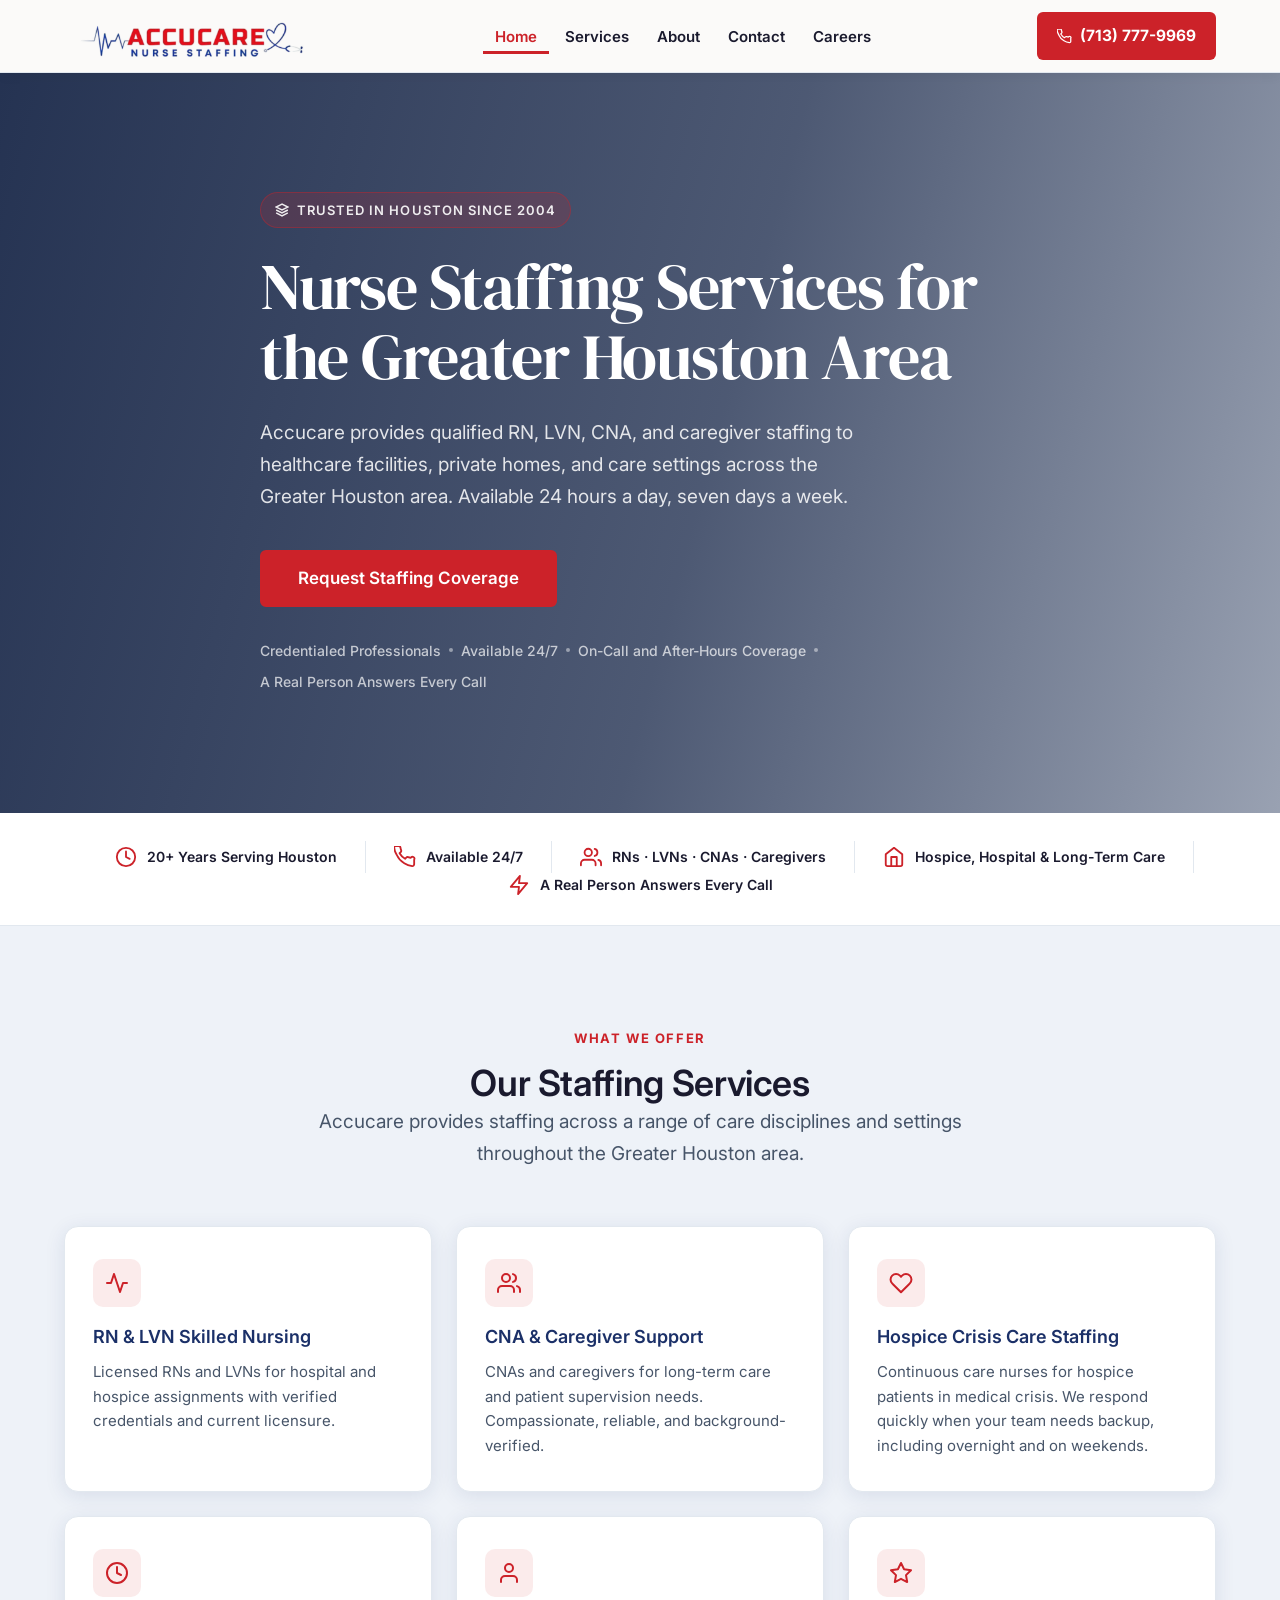
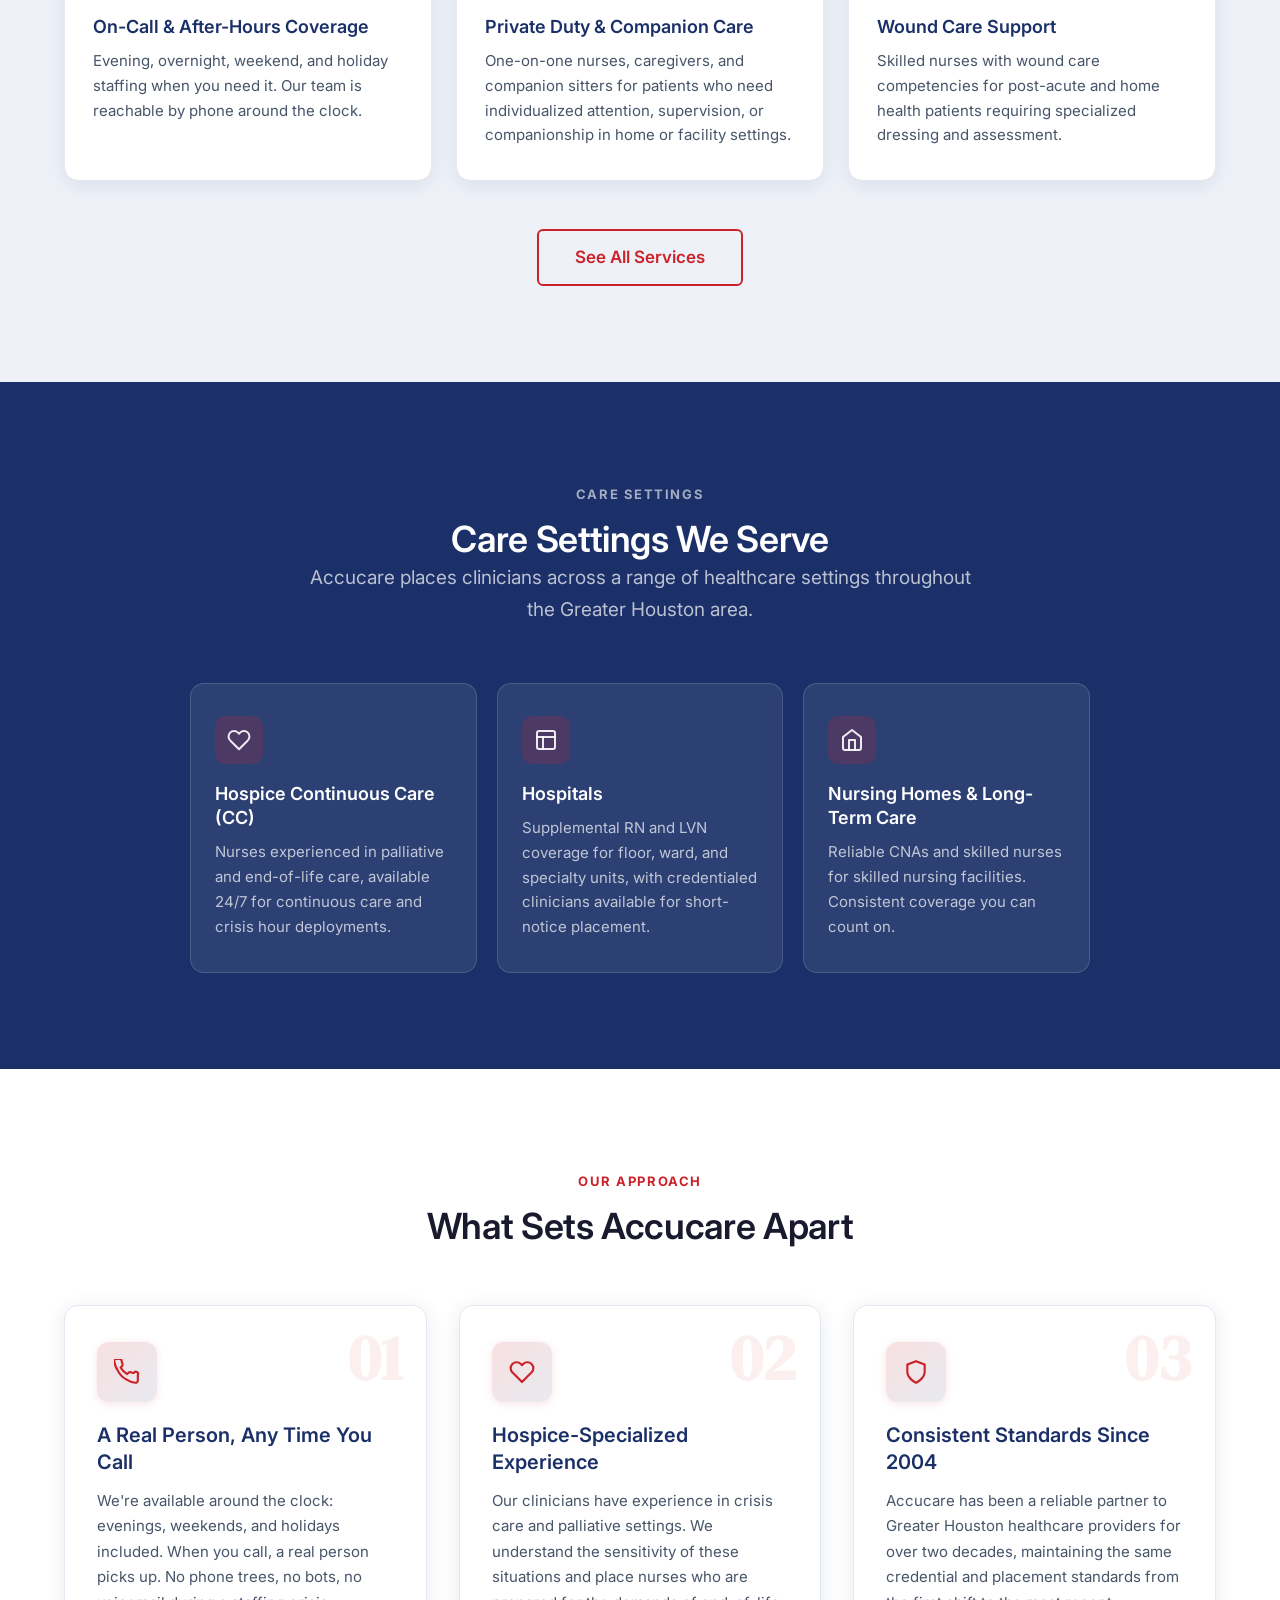
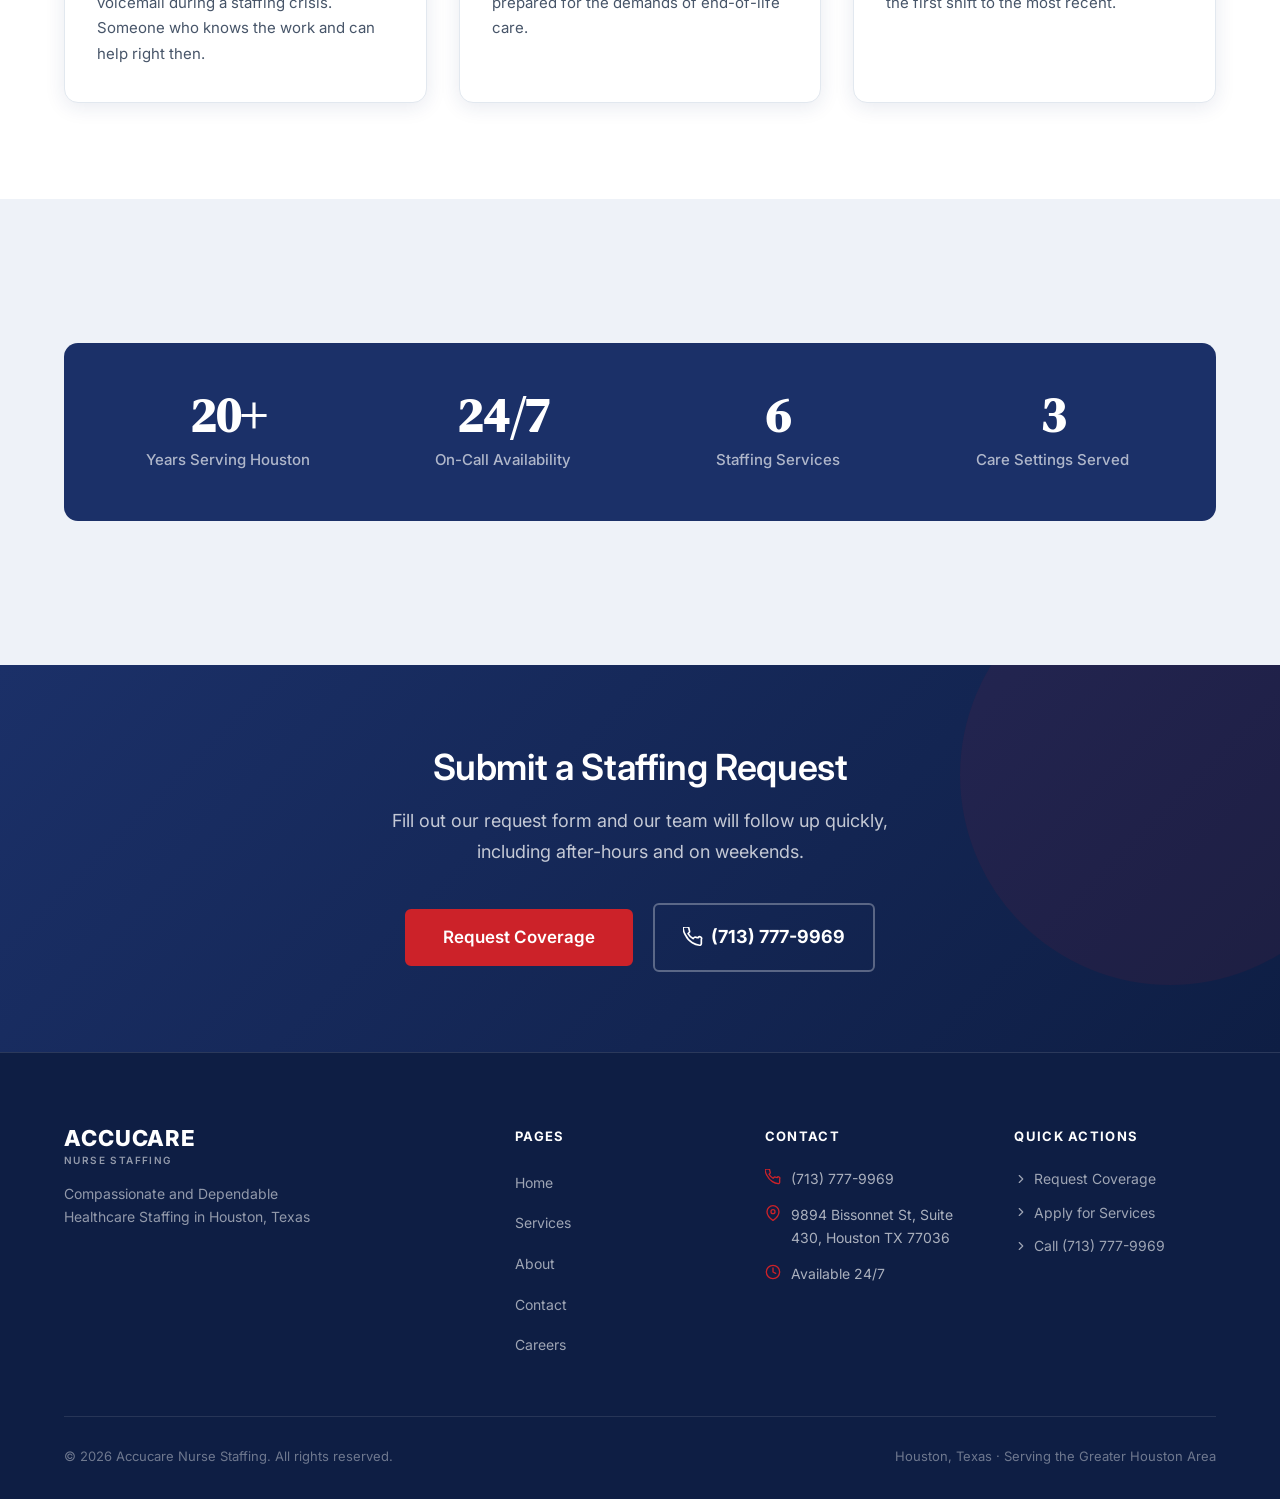
==== commit c818107f: "Update trust bar copy on homepage - Remove redundant 'Including After-Hours' from 'Available 24/7' -" ====
--- a/index.html
+++ b/index.html
@@ -52,21 +52,6 @@
             </svg>
             (713) 777-9969
           </a>
-
-          <!-- Social Icons -->
-          <div class="nav__socials">
-            <a href="https://www.linkedin.com/company/accucarenursestaffing/" class="nav__social-link nav__social-link--linkedin" target="_blank" rel="noopener noreferrer" aria-label="Follow Accucare on LinkedIn">
-              <svg viewBox="0 0 24 24" fill="currentColor" aria-hidden="true">
-                <path d="M20.447 20.452h-3.554v-5.569c0-1.328-.027-3.037-1.852-3.037-1.853 0-2.136 1.445-2.136 2.939v5.667H9.351V9h3.414v1.561h.046c.477-.9 1.637-1.85 3.37-1.85 3.601 0 4.267 2.37 4.267 5.455v6.286zM5.337 7.433a2.062 2.062 0 01-2.063-2.065 2.064 2.064 0 112.063 2.065zm1.782 13.019H3.555V9h3.564v11.452zM22.225 0H1.771C.792 0 0 .774 0 1.729v20.542C0 23.227.792 24 1.771 24h20.451C23.2 24 24 23.227 24 22.271V1.729C24 .774 23.2 0 22.222 0h.003z"/>
-              </svg>
-            </a>
-            <a href="https://www.indeed.com/cmp/Accucare-Nure-Staffing" class="nav__social-link nav__social-link--indeed" target="_blank" rel="noopener noreferrer" aria-label="View Accucare on Indeed">
-              <svg viewBox="0 0 24 24" fill="currentColor" aria-hidden="true">
-                <circle cx="12" cy="5.5" r="2.5"/>
-                <rect x="9.5" y="9.5" width="5" height="11" rx="2.5"/>
-              </svg>
-            </a>
-          </div>
 
           <!-- Hamburger -->
           <button class="nav__hamburger" aria-label="Open navigation menu" aria-expanded="false" aria-controls="mobile-menu">
@@ -145,7 +130,7 @@
             <svg viewBox="0 0 24 24" fill="none" stroke="currentColor" stroke-width="2" stroke-linecap="round" stroke-linejoin="round" aria-hidden="true">
               <path d="M22 16.92v3a2 2 0 01-2.18 2 19.79 19.79 0 01-8.63-3.07A19.5 19.5 0 013.07 9.82 19.79 19.79 0 01.07 1.18 2 2 0 012.07 0h3a2 2 0 012 1.72c.127.96.361 1.903.7 2.81a2 2 0 01-.45 2.11L6.09 7.91a16 16 0 006 6l1.27-1.27a2 2 0 012.11-.45c.907.339 1.85.573 2.81.7A2 2 0 0122 14.92v2z"/>
             </svg>
-            Available 24/7 Including After-Hours
+            Available 24/7
           </li>
           <span class="trust-bar__divider" aria-hidden="true"></span>
           <li class="trust-bar__item">
@@ -166,7 +151,7 @@
             <svg viewBox="0 0 24 24" fill="none" stroke="currentColor" stroke-width="2" stroke-linecap="round" stroke-linejoin="round" aria-hidden="true">
               <polygon points="13 2 3 14 12 14 11 22 21 10 12 10 13 2"/>
             </svg>
-            On-Call and After-Hours Response
+            A Real Person Answers Every Call
           </li>
         </ul>
       </div>
@@ -472,19 +457,6 @@
             </span>
           </a>
           <p class="footer__tagline">Compassionate and Dependable Healthcare Staffing in Houston, Texas</p>
-          <div class="footer__socials">
-            <a href="https://www.linkedin.com/company/accucarenursestaffing/" class="footer__social-link footer__social-link--linkedin" target="_blank" rel="noopener noreferrer" aria-label="Follow Accucare on LinkedIn">
-              <svg viewBox="0 0 24 24" fill="currentColor" aria-hidden="true">
-                <path d="M20.447 20.452h-3.554v-5.569c0-1.328-.027-3.037-1.852-3.037-1.853 0-2.136 1.445-2.136 2.939v5.667H9.351V9h3.414v1.561h.046c.477-.9 1.637-1.85 3.37-1.85 3.601 0 4.267 2.37 4.267 5.455v6.286zM5.337 7.433a2.062 2.062 0 01-2.063-2.065 2.064 2.064 0 112.063 2.065zm1.782 13.019H3.555V9h3.564v11.452zM22.225 0H1.771C.792 0 0 .774 0 1.729v20.542C0 23.227.792 24 1.771 24h20.451C23.2 24 24 23.227 24 22.271V1.729C24 .774 23.2 0 22.222 0h.003z"/>
-              </svg>
-            </a>
-            <a href="https://www.indeed.com/cmp/Accucare-Nure-Staffing" class="footer__social-link footer__social-link--indeed" target="_blank" rel="noopener noreferrer" aria-label="View Accucare on Indeed">
-              <svg viewBox="0 0 24 24" fill="currentColor" aria-hidden="true">
-                <circle cx="12" cy="5.5" r="2.5"/>
-                <rect x="9.5" y="9.5" width="5" height="11" rx="2.5"/>
-              </svg>
-            </a>
-          </div>
         </div>
 
         <!-- Navigation -->
